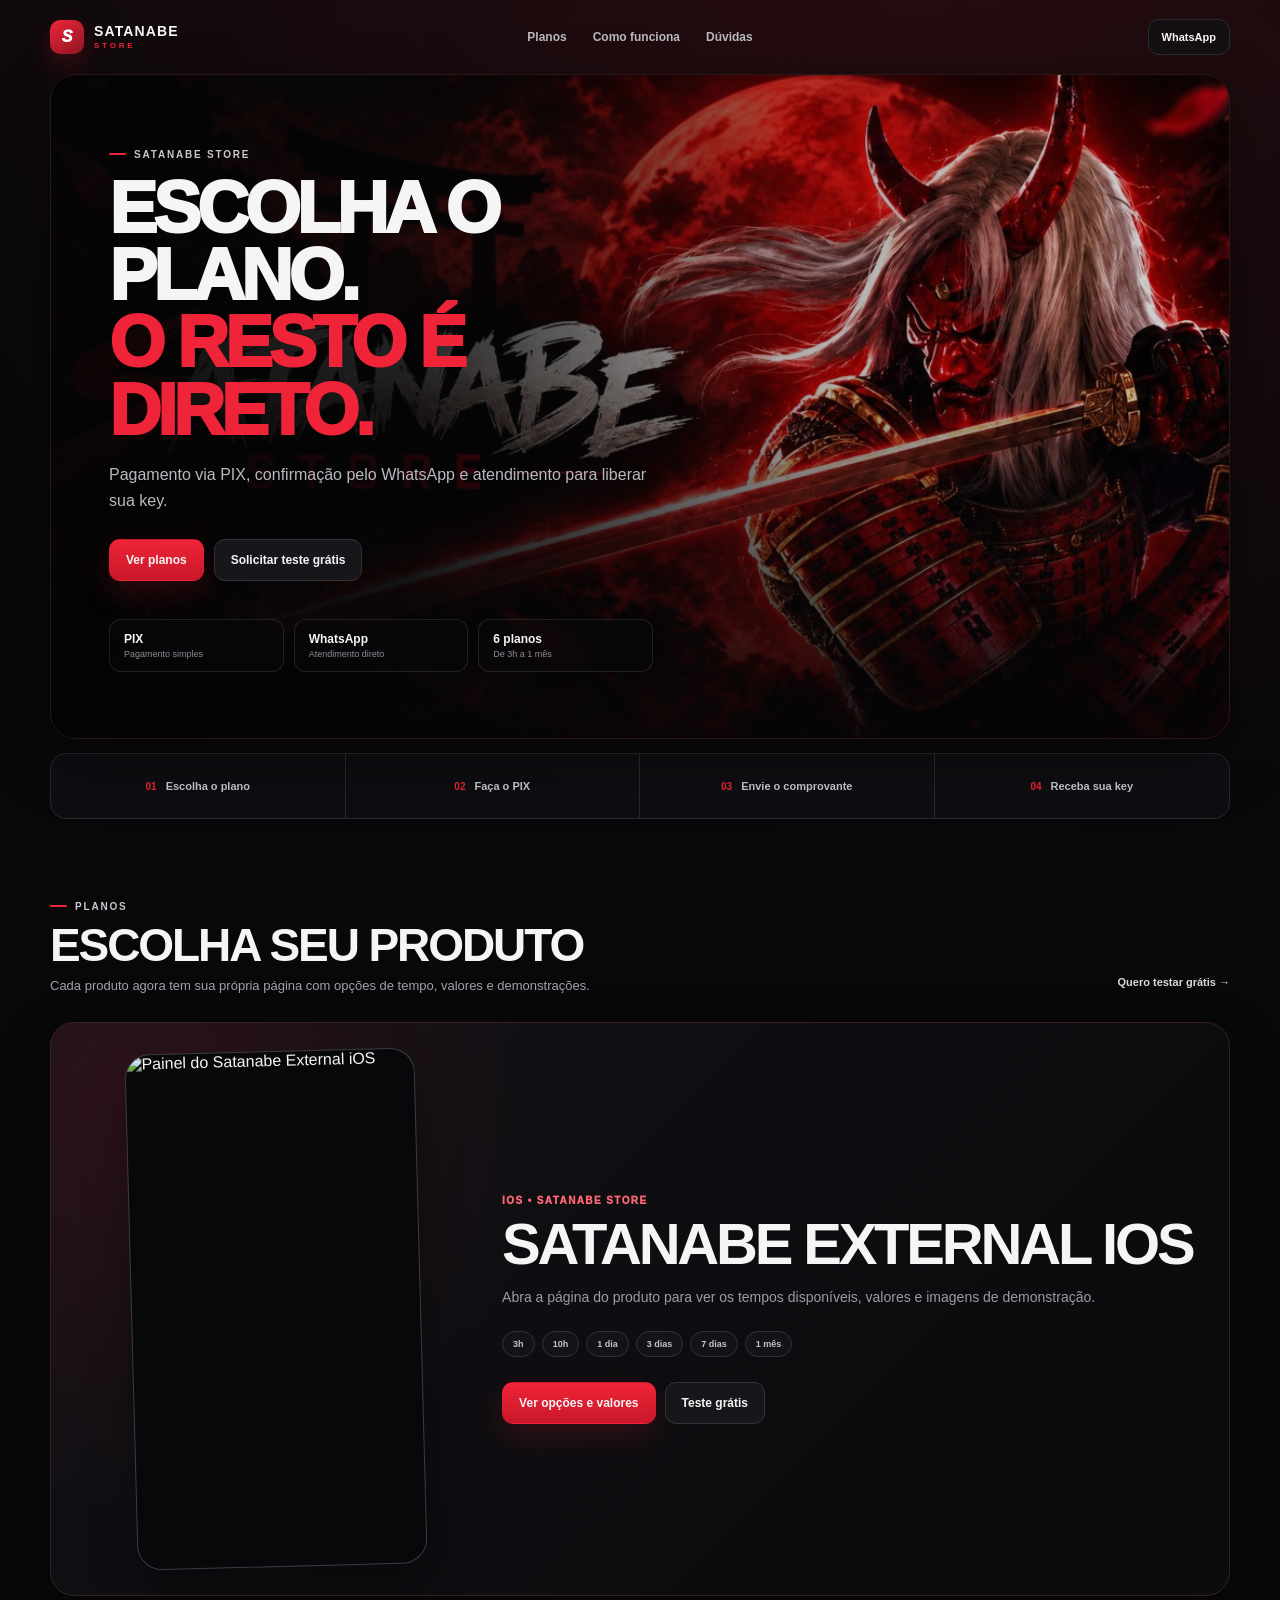
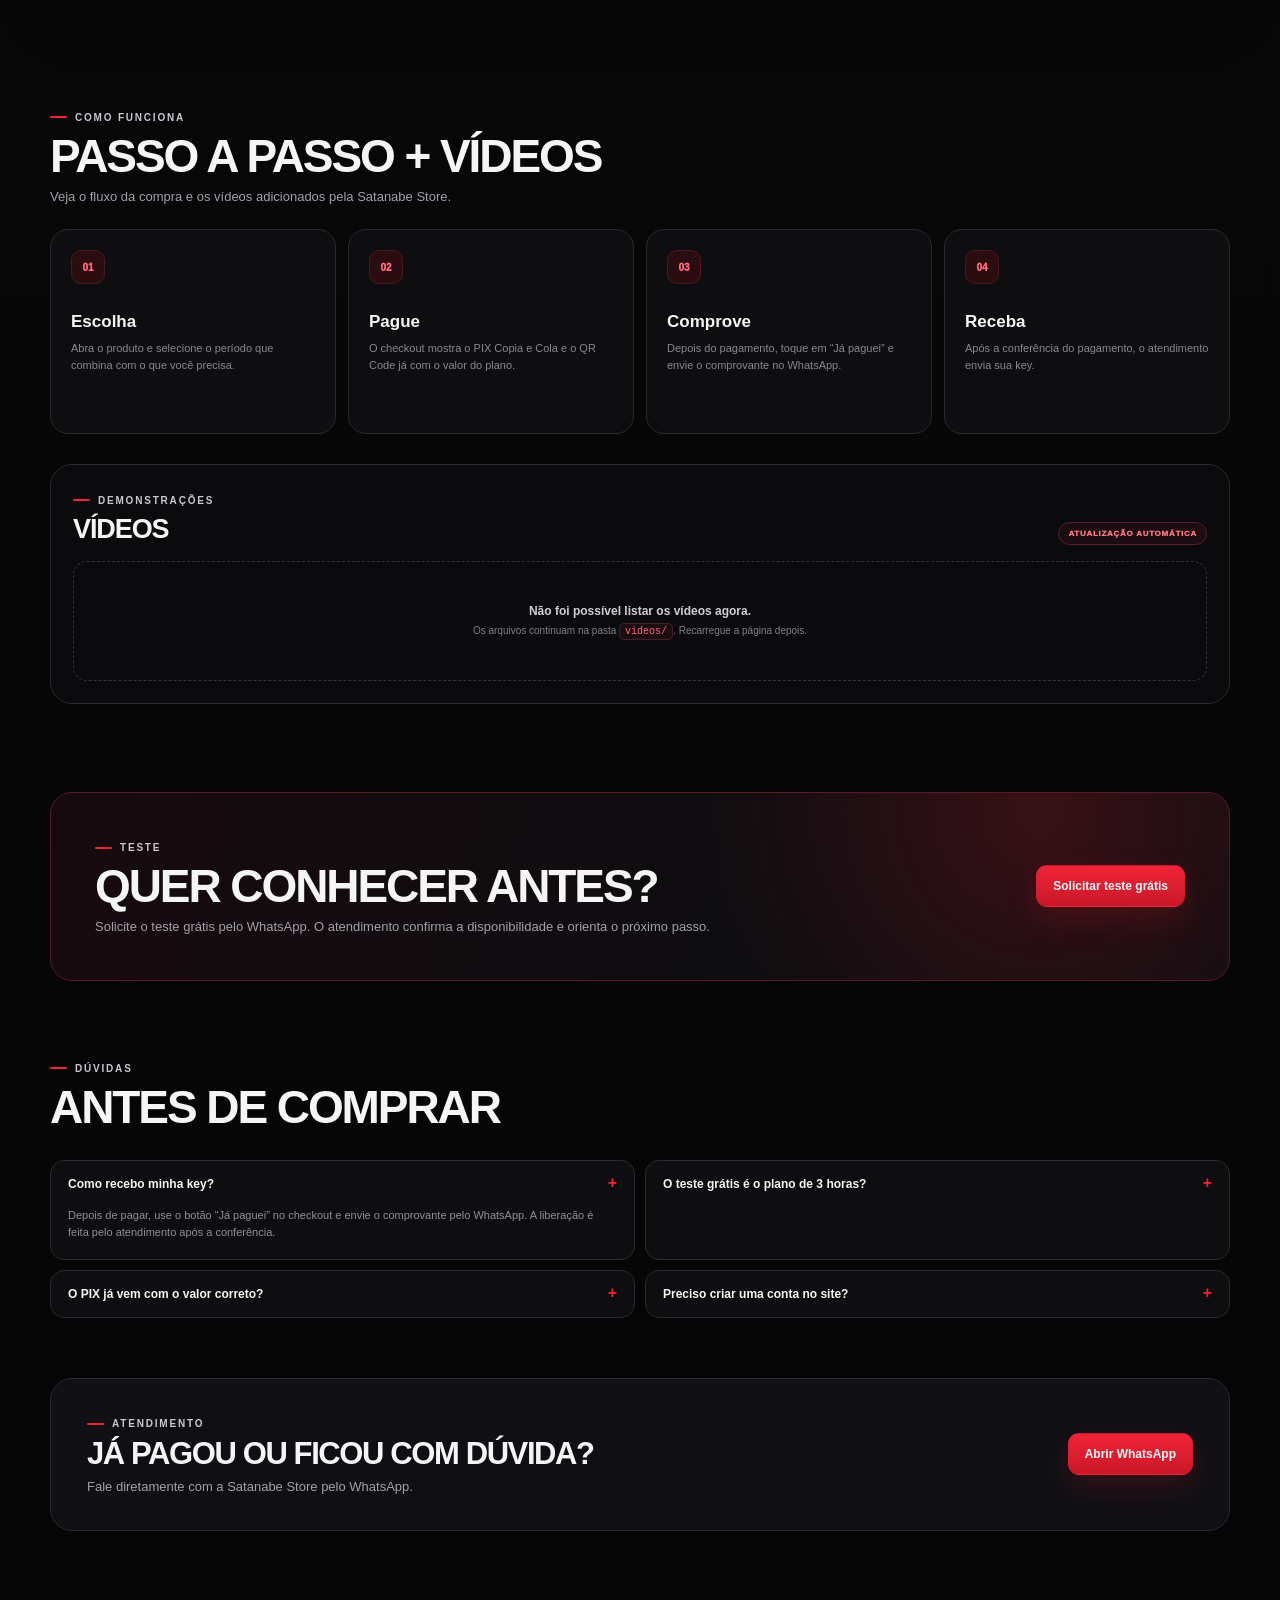
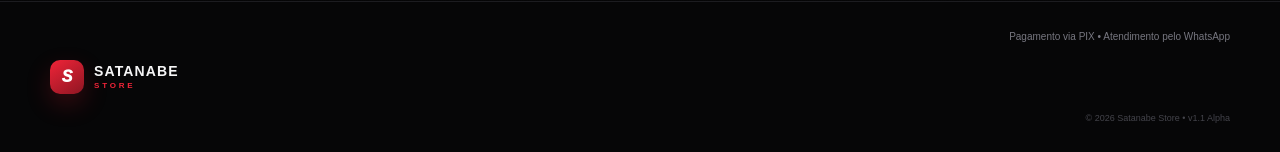
==== index.html @ 2d2bd542 "Add files via upload" ====
<!doctype html>
<html lang="pt-BR">
<head>
  <meta charset="utf-8">
  <meta name="viewport" content="width=device-width,initial-scale=1,viewport-fit=cover">
  <meta name="theme-color" content="#09090b">
  <meta name="color-scheme" content="dark">
  <title>Satanabe Store — Planos e Keys</title>
  <meta name="description" content="Satanabe Store — escolha seu plano, pague via PIX e envie o comprovante pelo WhatsApp para receber sua key.">
  <link rel="canonical" href="https://espancashots.github.io/satanabe-store/">
  <meta property="og:type" content="website">
  <meta property="og:locale" content="pt_BR">
  <meta property="og:site_name" content="Satanabe Store">
  <meta property="og:title" content="Satanabe Store">
  <meta property="og:description" content="Escolha seu plano, pague via PIX e envie o comprovante pelo WhatsApp.">
  <meta property="og:url" content="https://espancashots.github.io/satanabe-store/">
  <meta property="og:image" content="https://espancashots.github.io/satanabe-store/assets/satanabe-preview.jpg">
  <meta property="og:image:width" content="1200">
  <meta property="og:image:height" content="628">
  <meta property="og:image:alt" content="Satanabe Store">
  <meta name="twitter:card" content="summary_large_image">
  <meta name="twitter:title" content="Satanabe Store">
  <meta name="twitter:description" content="Planos, pagamento via PIX e atendimento pelo WhatsApp.">
  <meta name="twitter:image" content="https://espancashots.github.io/satanabe-store/assets/satanabe-preview.jpg">
  <link rel="stylesheet" href="styles.css?v=11">
</head>
<body>
  <header class="topbar">
    <a class="brand" href="#top" aria-label="Satanabe Store">
      <span class="brand-mark">S</span>
      <span class="brand-copy"><b>SATANABE</b><small>STORE</small></span>
    </a>
    <nav class="desktop-nav" aria-label="Navegação principal">
      <a href="#planos">Planos</a>
      <a href="#como-funciona">Como funciona</a>
      <a href="#duvidas">Dúvidas</a>
    </nav>
    <a class="btn btn-ghost btn-small" href="https://wa.me/5521987269193" target="_blank" rel="noopener">WhatsApp</a>
  </header>

  <main id="top">
    <section class="hero-shell">
      <div class="hero-media" role="img" aria-label="Satanabe Store"></div>
      <div class="hero-overlay"></div>
      <div class="hero-content">
        <span class="eyebrow"><i></i> SATANABE STORE</span>
        <h1>ESCOLHA O PLANO.<br><span>O RESTO É DIRETO.</span></h1>
        <p>Pagamento via PIX, confirmação pelo WhatsApp e atendimento para liberar sua key.</p>
        <div class="hero-actions">
          <a class="btn btn-primary" href="#planos">Ver planos</a>
          <button class="btn btn-soft" type="button" data-trial>Solicitar teste grátis</button>
        </div>
        <div class="hero-points" aria-label="Vantagens">
          <span><b>PIX</b><small>Pagamento simples</small></span>
          <span><b>WhatsApp</b><small>Atendimento direto</small></span>
          <span><b>6 planos</b><small>De 3h a 1 mês</small></span>
        </div>
      </div>
    </section>

    <section class="trust-strip" aria-label="Fluxo da compra">
      <span><b>01</b> Escolha o plano</span>
      <span><b>02</b> Faça o PIX</span>
      <span><b>03</b> Envie o comprovante</span>
      <span><b>04</b> Receba sua key</span>
    </section>

    <section id="planos" class="section plans-section">
      <div class="section-heading">
        <div>
          <span class="eyebrow"><i></i> PLANOS</span>
          <h2>ESCOLHA SEU PRODUTO</h2>
          <p>Cada produto agora tem sua própria página com opções de tempo, valores e demonstrações.</p>
        </div>
        <button class="text-action" type="button" data-trial>Quero testar grátis →</button>
      </div>

      <article class="product-card product-card-external">
        <div class="product-shot">
          <img src="assets/satanabe-external-ios-panel.jpeg" alt="Painel do Satanabe External iOS" loading="lazy">
        </div>
        <div class="product-copy">
          <span class="product-kicker">iOS • Satanabe Store</span>
          <h3>SATANABE EXTERNAL IOS</h3>
          <p>Abra a página do produto para ver os tempos disponíveis, valores e imagens de demonstração.</p>
          <div class="product-chips" aria-label="Tempos disponíveis">
            <span>3h</span><span>10h</span><span>1 dia</span><span>3 dias</span><span>7 dias</span><span>1 mês</span>
          </div>
          <div class="product-actions">
            <a class="btn btn-primary" href="planos/satanabe-external-ios/">Ver opções e valores</a>
            <button class="btn btn-soft" type="button" data-trial>Teste grátis</button>
          </div>
        </div>
      </article>
    </section>

    <section id="como-funciona" class="section how-section">
      <div class="section-heading compact-heading">
        <div>
          <span class="eyebrow"><i></i> COMO FUNCIONA</span>
          <h2>PASSO A PASSO + VÍDEOS</h2>
          <p>Veja o fluxo da compra e os vídeos adicionados pela Satanabe Store.</p>
        </div>
      </div>
      <div class="steps-grid">
        <article class="step-card"><span>01</span><h3>Escolha</h3><p>Abra o produto e selecione o período que combina com o que você precisa.</p></article>
        <article class="step-card"><span>02</span><h3>Pague</h3><p>O checkout mostra o PIX Copia e Cola e o QR Code já com o valor do plano.</p></article>
        <article class="step-card"><span>03</span><h3>Comprove</h3><p>Depois do pagamento, toque em “Já paguei” e envie o comprovante no WhatsApp.</p></article>
        <article class="step-card"><span>04</span><h3>Receba</h3><p>Após a conferência do pagamento, o atendimento envia sua key.</p></article>
      </div>

      <div class="videos-block">
        <div class="videos-heading">
          <div>
            <span class="eyebrow"><i></i> DEMONSTRAÇÕES</span>
            <h3>VÍDEOS</h3>
          </div>
          <span class="videos-auto-badge">Atualização automática</span>
        </div>
        <div id="videosGrid" class="videos-grid" aria-live="polite">
          <div class="videos-empty">Carregando vídeos…</div>
        </div>
      </div>
    </section>

    <section class="section spotlight">
      <div>
        <span class="eyebrow"><i></i> TESTE</span>
        <h2>QUER CONHECER ANTES?</h2>
        <p>Solicite o teste grátis pelo WhatsApp. O atendimento confirma a disponibilidade e orienta o próximo passo.</p>
      </div>
      <button class="btn btn-primary" type="button" data-trial>Solicitar teste grátis</button>
    </section>

    <section id="duvidas" class="section faq-section">
      <div class="section-heading compact-heading">
        <div>
          <span class="eyebrow"><i></i> DÚVIDAS</span>
          <h2>ANTES DE COMPRAR</h2>
        </div>
      </div>
      <div class="faq-grid">
        <details open>
          <summary>Como recebo minha key?<span>+</span></summary>
          <p>Depois de pagar, use o botão “Já paguei” no checkout e envie o comprovante pelo WhatsApp. A liberação é feita pelo atendimento após a conferência.</p>
        </details>
        <details>
          <summary>O teste grátis é o plano de 3 horas?<span>+</span></summary>
          <p>Não. O plano de 3 horas custa R$ 4. O teste grátis é solicitado separadamente pelo WhatsApp e depende da disponibilidade do atendimento.</p>
        </details>
        <details>
          <summary>O PIX já vem com o valor correto?<span>+</span></summary>
          <p>Sim. Ao escolher um plano pago, o checkout abre o QR Code e o PIX Copia e Cola correspondentes ao valor daquele plano.</p>
        </details>
        <details>
          <summary>Preciso criar uma conta no site?<span>+</span></summary>
          <p>Não. O fluxo da Store é direto: plano, PIX e WhatsApp.</p>
        </details>
      </div>
    </section>

    <section class="section final-cta">
      <div>
        <span class="eyebrow"><i></i> ATENDIMENTO</span>
        <h2>JÁ PAGOU OU FICOU COM DÚVIDA?</h2>
        <p>Fale diretamente com a Satanabe Store pelo WhatsApp.</p>
      </div>
      <a class="btn btn-primary" href="https://wa.me/5521987269193" target="_blank" rel="noopener">Abrir WhatsApp</a>
    </section>
  </main>

  <div class="mobile-buybar" aria-label="Atalho de compra">
    <div><small>A partir de</small><strong>R$ 4</strong></div>
    <a class="btn btn-primary" href="#planos">Ver planos</a>
  </div>

  <footer>
    <div class="footer-inner">
      <a class="brand footer-brand" href="#top"><span class="brand-mark">S</span><span class="brand-copy"><b>SATANABE</b><small>STORE</small></span></a>
      <p>Pagamento via PIX • Atendimento pelo WhatsApp</p>
      <small>© 2026 Satanabe Store • v1.1 Alpha</small>
    </div>
  </footer>

  <div id="toast" class="toast" role="status" aria-live="polite"></div>
  <script src="app.js?v=11"></script>
</body>
</html>
---- styles.css ----
:root{
  --bg:#08080a;
  --bg-deep:#050506;
  --surface:#101014;
  --surface-2:#151519;
  --surface-3:#1b1b20;
  --line:#29292f;
  --line-red:#4a171d;
  --text:#f5f5f6;
  --muted:#a1a1aa;
  --muted-2:#6f6f78;
  --red:#e11d2e;
  --red-strong:#f02438;
  --red-dark:#8f1623;
  --red-soft:#2a0c11;
  --green:#31c46c;
  --shadow:0 22px 60px rgba(0,0,0,.36);
  --radius:18px;
  --content:1180px;
}
*{box-sizing:border-box}
html{scroll-behavior:smooth;background:var(--bg)}
body{
  margin:0;
  color:var(--text);
  background:
    radial-gradient(circle at 72% -8%,rgba(225,29,46,.16),transparent 30%),
    linear-gradient(180deg,#09090b 0%,#070708 58%,#050506 100%);
  font-family:Inter,-apple-system,BlinkMacSystemFont,"Segoe UI",Roboto,Helvetica,Arial,sans-serif;
  -webkit-font-smoothing:antialiased;
}
a{color:inherit;text-decoration:none}
button,input,textarea{font:inherit}
button{color:inherit}
button,a{-webkit-tap-highlight-color:transparent}
img{max-width:100%}

.topbar{
  width:min(calc(100% - 34px),var(--content));
  min-height:74px;
  margin:auto;
  display:grid;
  grid-template-columns:1fr auto 1fr;
  align-items:center;
  gap:24px;
  position:relative;
  z-index:20;
}
.brand{display:inline-flex;align-items:center;gap:10px;width:max-content}
.brand-mark{
  width:34px;height:34px;border-radius:10px;
  display:grid;place-items:center;
  color:white;font-weight:1000;font-style:italic;
  background:linear-gradient(145deg,var(--red-strong),var(--red-dark));
  box-shadow:0 10px 24px rgba(225,29,46,.22);
}
.brand-copy{display:flex;flex-direction:column;line-height:.9}
.brand-copy b{font-size:14px;letter-spacing:.08em}
.brand-copy small{margin-top:5px;color:var(--red-strong);font-size:8px;letter-spacing:.35em;font-weight:900}
.desktop-nav{display:flex;align-items:center;gap:26px}
.desktop-nav a{font-size:12px;color:#b8b8c0;font-weight:750;transition:.18s}
.desktop-nav a:hover{color:white}
.topbar>.btn{justify-self:end}

main{width:min(calc(100% - 34px),var(--content));margin:auto}
.section{padding:74px 0}
.eyebrow{display:inline-flex;align-items:center;gap:8px;color:#c8c8cf;font-size:10px;font-weight:900;letter-spacing:.18em;text-transform:uppercase}
.eyebrow i{display:block;width:17px;height:2px;background:var(--red-strong);border-radius:999px}

.btn{
  min-height:42px;
  border:1px solid transparent;
  border-radius:11px;
  padding:10px 16px;
  display:inline-flex;align-items:center;justify-content:center;gap:8px;
  cursor:pointer;
  font-size:12px;font-weight:900;
  transition:transform .18s ease,border-color .18s ease,background .18s ease,box-shadow .18s ease;
}
.btn:hover{transform:translateY(-1px)}
.btn:active{transform:translateY(0)}
.btn-primary{background:linear-gradient(180deg,var(--red-strong),#c91829);box-shadow:0 12px 30px rgba(225,29,46,.17)}
.btn-primary:hover{box-shadow:0 15px 36px rgba(225,29,46,.25)}
.btn-soft{background:#17171b;border-color:#33333a}
.btn-soft:hover{border-color:#55555f;background:#1d1d22}
.btn-ghost{background:rgba(16,16,20,.78);border-color:#2c2c32}
.btn-small{min-height:36px;padding:8px 13px;font-size:11px}
.btn-full{width:100%}
.btn-large{min-height:50px}

.hero-shell{
  min-height:620px;
  border:1px solid #2b171a;
  border-radius:26px;
  overflow:hidden;
  position:relative;
  display:flex;align-items:flex-end;
  box-shadow:var(--shadow);
  isolation:isolate;
}
.hero-media{
  position:absolute;inset:0;
  background-image:url("assets/satanabe-preview.jpg");
  background-size:cover;background-position:center;
  transform:scale(1.025);
  z-index:-3;
}
.hero-overlay{
  position:absolute;inset:0;z-index:-2;
  background:
    linear-gradient(90deg,rgba(4,4,5,.96) 0%,rgba(5,5,6,.88) 30%,rgba(6,6,8,.32) 62%,rgba(7,7,8,.16) 100%),
    linear-gradient(0deg,rgba(4,4,5,.92),transparent 55%);
}
.hero-content{width:min(660px,62%);padding:66px 58px}
.hero-content h1{font-size:clamp(44px,5.6vw,74px);line-height:.94;letter-spacing:-.055em;margin:15px 0 18px;font-weight:950}
.hero-content h1 span{color:var(--red-strong)}
.hero-content>p{max-width:540px;color:#b9b9c0;font-size:16px;line-height:1.6;margin:0 0 26px}
.hero-actions{display:flex;gap:10px;flex-wrap:wrap}
.hero-points{margin-top:38px;display:grid;grid-template-columns:repeat(3,1fr);gap:10px}
.hero-points span{display:flex;flex-direction:column;gap:3px;padding:12px 14px;border:1px solid rgba(255,255,255,.11);border-radius:12px;background:rgba(8,8,10,.5);backdrop-filter:blur(10px)}
.hero-points b{font-size:12px}
.hero-points small{color:#8e8e97;font-size:9px}

.trust-strip{
  margin-top:14px;
  min-height:66px;
  border:1px solid var(--line);
  border-radius:16px;
  background:rgba(16,16,20,.82);
  display:grid;grid-template-columns:repeat(4,1fr);
  overflow:hidden;
}
.trust-strip span{display:flex;align-items:center;justify-content:center;gap:9px;border-right:1px solid var(--line);font-size:11px;font-weight:800;color:#c9c9cf}
.trust-strip span:last-child{border-right:0}
.trust-strip b{color:var(--red-strong);font-size:10px}

.section-heading{display:flex;align-items:flex-end;justify-content:space-between;gap:28px;margin-bottom:26px}
.section-heading h2,.spotlight h2,.final-cta h2{font-size:clamp(30px,4vw,46px);line-height:1;letter-spacing:-.045em;margin:10px 0 8px}
.section-heading p,.spotlight p,.final-cta p{color:var(--muted);font-size:13px;line-height:1.6;margin:0}
.text-action{border:0;background:none;color:#d8d8dd;font-size:11px;font-weight:850;cursor:pointer;padding:8px 0}
.text-action:hover{color:var(--red-strong)}
.plans-section{padding-bottom:54px}
.plans-grid{display:grid;grid-template-columns:repeat(3,1fr);gap:12px}
.plan-card{
  min-height:300px;
  padding:20px;
  border:1px solid var(--line);
  border-radius:var(--radius);
  background:linear-gradient(180deg,#121216 0%,#0d0d10 100%);
  display:flex;flex-direction:column;
  position:relative;
  transition:transform .2s ease,border-color .2s ease,box-shadow .2s ease;
}
.plan-card:hover{transform:translateY(-3px);border-color:#3a3a42;box-shadow:0 18px 42px rgba(0,0,0,.22)}
.plan-card.featured{border-color:#5a1d25;background:linear-gradient(180deg,#190e11,#0e0d10)}
.plan-card-top{display:flex;justify-content:space-between;align-items:center}
.plan-number{color:#61616a;font-size:10px;font-weight:900;letter-spacing:.1em}
.plan-tag{padding:5px 8px;border-radius:999px;background:#281015;border:1px solid #591b24;color:#ff7180;font-size:8px;font-weight:950;letter-spacing:.08em}
.plan-card h3{font-size:26px;letter-spacing:-.04em;margin:30px 0 4px}
.plan-card>p{margin:0;color:#75757e;font-size:11px}
.plan-price{margin:28px 0 14px;display:flex;align-items:flex-end;gap:8px}
.plan-price strong{font-size:34px;line-height:1;letter-spacing:-.04em}
.plan-price small{color:#6d6d76;font-size:8px;margin-bottom:4px;text-transform:uppercase;letter-spacing:.06em}
.plan-card .btn{margin-top:auto}
.plan-trial{border:0;background:transparent;color:#aaaab3;font-size:9px;font-weight:800;margin:9px 0 -4px;cursor:pointer;padding:4px}
.plan-trial:hover{color:white}

.how-section{padding-top:54px}
.compact-heading{margin-bottom:22px}
.steps-grid{display:grid;grid-template-columns:repeat(4,1fr);gap:12px}
.step-card{min-height:205px;padding:20px;border:1px solid var(--line);border-radius:var(--radius);background:#0e0e11}
.step-card>span{display:inline-grid;place-items:center;width:34px;height:34px;border-radius:10px;background:var(--red-soft);border:1px solid var(--line-red);color:#ff6979;font-size:10px;font-weight:950}
.step-card h3{font-size:17px;margin:28px 0 8px}
.step-card p{color:#878790;font-size:11px;line-height:1.55;margin:0}

.spotlight{
  margin:14px 0 0;
  padding:42px 44px;
  border:1px solid #571b24;
  border-radius:22px;
  background:
    radial-gradient(circle at 84% 10%,rgba(225,29,46,.2),transparent 34%),
    linear-gradient(110deg,#170a0e,#0d0d10 66%);
  display:flex;justify-content:space-between;align-items:center;gap:28px;
}
.spotlight>div{max-width:690px}

.faq-section{padding-bottom:60px}
.faq-grid{display:grid;grid-template-columns:1fr 1fr;gap:10px}
.faq-grid details{border:1px solid var(--line);border-radius:14px;background:#0e0e11;overflow:hidden}
.faq-grid summary{list-style:none;cursor:pointer;padding:16px 17px;font-size:12px;font-weight:850;display:flex;justify-content:space-between;gap:14px}
.faq-grid summary::-webkit-details-marker{display:none}
.faq-grid summary span{color:var(--red-strong);font-size:16px;line-height:.8}
.faq-grid p{margin:0;padding:0 17px 17px;color:#8f8f98;font-size:11px;line-height:1.6}

.final-cta{
  margin-bottom:70px;
  padding:32px 36px;
  border:1px solid var(--line);
  border-radius:22px;
  background:#101014;
  display:flex;align-items:center;justify-content:space-between;gap:28px;
}
.final-cta h2{font-size:31px;margin-top:9px}

footer{border-top:1px solid #1c1c20;background:#060607}
.footer-inner{width:min(calc(100% - 34px),var(--content));margin:auto;min-height:150px;display:grid;grid-template-columns:1fr auto;align-items:center;gap:14px}
.footer-brand{grid-row:1/3}
.footer-inner p{color:#777780;font-size:10px;margin:0;text-align:right}
.footer-inner>small{color:#44444b;font-size:9px;text-align:right}
.mobile-buybar{display:none}

/* Checkout */
.checkout-page main{width:min(calc(100% - 34px),1020px)}
.checkout-main{padding:54px 0 80px}
.checkout-title{max-width:660px;margin-bottom:26px}
.checkout-title h1{font-size:clamp(34px,5vw,54px);letter-spacing:-.05em;line-height:1;margin:10px 0}
.checkout-title>p{color:var(--muted);font-size:13px;line-height:1.55;margin:0}
.checkout-grid{display:grid;grid-template-columns:.9fr 1.1fr;gap:14px;align-items:start}
.order-card,.payment-card{border:1px solid var(--line);border-radius:20px;background:linear-gradient(180deg,#121216,#0c0c0f);padding:22px;box-shadow:0 18px 45px rgba(0,0,0,.15)}
.order-head{display:flex;align-items:center;gap:13px}
.plan-icon{width:42px;height:42px;border-radius:12px;display:grid;place-items:center;background:var(--red-soft);border:1px solid var(--line-red);color:#ff6373;font-size:16px;font-weight:1000;font-style:italic}
.order-head small{display:block;color:#777780;font-size:9px;margin-bottom:3px;text-transform:uppercase;letter-spacing:.08em}
.order-head h2{font-size:22px;margin:0}
.checkout-price{font-size:48px;letter-spacing:-.05em;font-weight:950;color:#ff4051;margin:28px 0 18px}
.order-meta{margin:0;display:grid;border:1px solid var(--line);border-radius:12px;overflow:hidden}
.order-meta>div{display:flex;justify-content:space-between;gap:14px;padding:10px 12px;border-bottom:1px solid var(--line)}
.order-meta>div:last-child{border-bottom:0}
.order-meta dt{color:#777780;font-size:9px}
.order-meta dd{margin:0;color:#d7d7dc;font-size:9px;font-weight:850;text-align:right}
.checkout-fields{display:grid;gap:10px;margin-top:14px}
.checkout-fields label,.pix-code-label{display:grid;gap:6px;color:#a5a5ad;font-size:10px;font-weight:750}
.checkout-fields label small{color:#57575f;font-size:8px;margin-left:4px}
input,textarea{width:100%;border:1px solid #2d2d34;border-radius:11px;background:#08080a;color:white;outline:none;padding:11px 12px;font-size:14px}
input:focus,textarea:focus{border-color:#71303a;box-shadow:0 0 0 3px rgba(225,29,46,.08)}
textarea{resize:none;line-height:1.35}
.order-note{margin-top:12px;color:#676770;font-size:9px;line-height:1.5}
.payment-head{display:flex;justify-content:space-between;gap:14px;align-items:flex-start}
.payment-head h2{font-size:25px;margin:6px 0 0}
.status-pill{padding:6px 9px;border-radius:999px;border:1px solid #55400e;background:#1b1608;color:#d8b349;font-size:8px;font-weight:950;text-transform:uppercase;letter-spacing:.08em}
.qr-wrap{width:min(270px,76%);aspect-ratio:1;margin:20px auto;padding:12px;border-radius:18px;background:white;box-shadow:0 18px 45px rgba(0,0,0,.2)}
.qr-wrap img{display:block;width:100%;height:100%;object-fit:contain}
.receiver{display:flex;justify-content:space-between;gap:14px;border:1px solid var(--line);border-radius:11px;padding:10px 12px;margin-bottom:11px;color:#777780;font-size:9px}
.receiver strong{color:#d7d7dc;text-align:right}
.payment-card .btn{margin-top:9px}
.checkout-warning{margin:12px 0 2px;padding:11px 12px;border-radius:11px;border:1px solid #4d1a21;background:#180b0e;color:#bba1a5;font-size:10px;line-height:1.5}
.checkout-warning b{color:#f0d9dc}
.help-link{display:block;text-align:center;color:#7d7d86;font-size:9px;font-weight:800;margin:12px 0 0}
.help-link:hover{color:white}

.toast{position:fixed;left:50%;bottom:24px;transform:translate(-50%,15px);opacity:0;z-index:100;padding:10px 14px;border-radius:10px;border:1px solid #35353c;background:#151519;box-shadow:0 15px 35px rgba(0,0,0,.28);font-size:11px;font-weight:800;pointer-events:none;transition:.18s}
.toast.show{opacity:1;transform:translate(-50%,0)}

@media(max-width:900px){
  .hero-shell{min-height:560px}
  .hero-content{width:72%;padding:46px 40px}
  .plans-grid{grid-template-columns:repeat(2,1fr)}
  .steps-grid{grid-template-columns:repeat(2,1fr)}
}

@media(max-width:700px){
  body{padding-bottom:74px}
  .topbar{width:min(calc(100% - 22px),var(--content));min-height:64px;grid-template-columns:1fr auto}
  .desktop-nav{display:none}
  .topbar>.btn{font-size:9px;min-height:34px;padding:7px 10px}
  main,.checkout-page main{width:min(calc(100% - 22px),var(--content))}
  .section{padding:52px 0}
  .hero-shell{min-height:570px;border-radius:20px;align-items:flex-end}
  .hero-media{background-position:66% center}
  .hero-overlay{background:linear-gradient(0deg,rgba(5,5,6,.98) 0%,rgba(5,5,6,.89) 48%,rgba(6,6,7,.24) 82%,rgba(6,6,7,.08) 100%)}
  .hero-content{width:100%;padding:32px 22px 24px}
  .hero-content h1{font-size:42px;margin-top:12px}
  .hero-content>p{font-size:13px;line-height:1.52}
  .hero-actions{display:grid;grid-template-columns:1fr 1fr}
  .hero-actions .btn{padding-left:8px;padding-right:8px;font-size:10px}
  .hero-points{margin-top:24px;gap:6px}
  .hero-points span{padding:9px 8px}
  .hero-points b{font-size:10px}
  .hero-points small{font-size:7px}
  .trust-strip{grid-template-columns:1fr 1fr;min-height:auto}
  .trust-strip span{min-height:48px;font-size:9px}
  .trust-strip span:nth-child(2){border-right:0}
  .trust-strip span:nth-child(-n+2){border-bottom:1px solid var(--line)}
  .section-heading{align-items:flex-start;flex-direction:column;margin-bottom:18px}
  .section-heading h2,.spotlight h2{font-size:31px}
  .text-action{margin-top:-14px}
  .plans-grid{grid-template-columns:1fr 1fr;gap:8px}
  .plan-card{min-height:250px;padding:14px;border-radius:15px}
  .plan-card h3{font-size:20px;margin-top:23px}
  .plan-card>p{font-size:9px}
  .plan-price{margin-top:22px;display:block}
  .plan-price strong{font-size:27px}
  .plan-price small{display:block;margin-top:4px}
  .plan-card .btn{min-height:38px;font-size:10px;padding:8px}
  .plan-tag{font-size:6px;padding:4px 5px}
  .steps-grid{grid-template-columns:1fr 1fr;gap:8px}
  .step-card{min-height:180px;padding:15px;border-radius:15px}
  .step-card h3{margin-top:22px}
  .spotlight{padding:26px 22px;flex-direction:column;align-items:stretch}
  .spotlight .btn{width:100%}
  .faq-grid{grid-template-columns:1fr}
  .final-cta{padding:25px 22px;flex-direction:column;align-items:stretch;margin-bottom:36px}
  .final-cta .btn{width:100%}
  .footer-inner{width:min(calc(100% - 22px),var(--content));grid-template-columns:1fr;min-height:170px;align-content:center}
  .footer-brand{grid-row:auto}
  .footer-inner p,.footer-inner>small{text-align:left}
  .mobile-buybar{display:flex;position:fixed;z-index:80;left:10px;right:10px;bottom:calc(10px + env(safe-area-inset-bottom));min-height:58px;border:1px solid #37373e;border-radius:16px;background:rgba(16,16,20,.94);backdrop-filter:blur(16px);box-shadow:0 18px 45px rgba(0,0,0,.45);padding:7px 8px 7px 13px;align-items:center;justify-content:space-between;gap:12px}
  .mobile-buybar div{display:flex;flex-direction:column}
  .mobile-buybar small{color:#777780;font-size:8px}
  .mobile-buybar strong{font-size:16px}
  .mobile-buybar .btn{min-height:42px;padding:9px 16px}

  .checkout-main{padding:34px 0 45px}
  .checkout-title{margin-bottom:18px}
  .checkout-title h1{font-size:36px}
  .checkout-grid{grid-template-columns:1fr}
  .order-card,.payment-card{padding:16px;border-radius:17px}
  .checkout-price{font-size:40px;margin:22px 0 14px}
  .qr-wrap{width:min(245px,82%)}
  .checkout-page{padding-bottom:0}
  .checkout-page .mobile-buybar{display:none}
}

@media(max-width:390px){
  .hero-content h1{font-size:37px}
  .plans-grid{grid-template-columns:1fr}
  .plan-card{min-height:240px}
  .steps-grid{grid-template-columns:1fr}
}

@media(prefers-reduced-motion:reduce){*{scroll-behavior:auto!important;transition:none!important}}

/* v1.1 — produtos, subpáginas e vídeos */
.product-card{
  display:grid;
  grid-template-columns:minmax(220px,.72fr) 1.28fr;
  gap:30px;
  align-items:center;
  padding:28px;
  border:1px solid #352126;
  border-radius:24px;
  background:
    radial-gradient(circle at 8% 14%,rgba(225,29,46,.13),transparent 34%),
    linear-gradient(135deg,#121216,#0c0c0f 72%);
  box-shadow:0 20px 55px rgba(0,0,0,.22);
  overflow:hidden;
}
.product-shot{
  width:min(100%,290px);
  justify-self:center;
  aspect-ratio:9/16;
  border-radius:25px;
  overflow:hidden;
  border:1px solid #3b3b43;
  background:#08080a;
  box-shadow:0 22px 45px rgba(0,0,0,.34);
  transform:rotate(-1.5deg);
}
.product-shot img{width:100%;height:100%;object-fit:cover;display:block}
.product-kicker{display:block;color:#ff6675;font-size:10px;font-weight:950;letter-spacing:.14em;text-transform:uppercase;margin-bottom:10px}
.product-copy h3{font-size:clamp(32px,5vw,58px);letter-spacing:-.055em;line-height:.95;margin:0 0 15px;max-width:700px}
.product-copy>p{color:#9b9ba4;font-size:14px;line-height:1.65;max-width:650px;margin:0}
.product-chips{display:flex;flex-wrap:wrap;gap:7px;margin:22px 0 25px}
.product-chips span{padding:7px 10px;border:1px solid #313139;border-radius:999px;background:#141418;color:#c2c2ca;font-size:9px;font-weight:850}
.product-actions{display:flex;flex-wrap:wrap;gap:9px}

.videos-block{margin-top:30px;padding:22px;border:1px solid var(--line);border-radius:22px;background:#0b0b0e}
.videos-heading{display:flex;align-items:flex-end;justify-content:space-between;gap:20px;margin-bottom:16px}
.videos-heading h3{font-size:27px;letter-spacing:-.04em;margin:8px 0 0}
.videos-auto-badge{font-size:8px;font-weight:950;letter-spacing:.09em;text-transform:uppercase;color:#ff7885;border:1px solid #55202a;background:#1b0d11;border-radius:999px;padding:6px 9px}
.videos-grid{display:grid;grid-template-columns:repeat(2,minmax(0,1fr));gap:12px}
.video-card{overflow:hidden;border:1px solid #2c2c33;border-radius:16px;background:#111115}
.video-card video{display:block;width:100%;aspect-ratio:16/9;background:#050506;object-fit:contain}
.video-info{display:flex;align-items:center;justify-content:space-between;gap:12px;padding:11px 13px}
.video-info strong{font-size:11px;line-height:1.25;overflow:hidden;text-overflow:ellipsis;white-space:nowrap}
.video-info span{color:#6f6f78;font-size:8px;flex:0 0 auto}
.videos-empty{grid-column:1/-1;min-height:120px;border:1px dashed #33333a;border-radius:14px;display:flex;flex-direction:column;align-items:center;justify-content:center;text-align:center;gap:7px;color:#7f7f88;padding:20px;font-size:10px}
.videos-empty b{color:#cfcfd5;font-size:12px}
.videos-empty code{color:#ff6979;background:#1b0d11;border:1px solid #442029;border-radius:5px;padding:2px 5px}

/* Product subpage */
.product-page main{width:min(calc(100% - 34px),var(--content));margin:auto}
.product-hero{
  min-height:650px;
  display:grid;
  grid-template-columns:1.15fr .85fr;
  align-items:center;
  gap:42px;
  padding:48px 54px;
  border:1px solid #392027;
  border-radius:28px;
  background:
    radial-gradient(circle at 78% 18%,rgba(225,29,46,.22),transparent 30%),
    radial-gradient(circle at 12% 84%,rgba(143,22,35,.13),transparent 32%),
    linear-gradient(135deg,#111115,#070709 72%);
  overflow:hidden;
  box-shadow:var(--shadow);
}
.back-link{display:inline-flex;color:#7f7f88;font-size:10px;font-weight:800;margin-bottom:28px;transition:.18s}
.back-link:hover{color:white}
.product-hero-copy h1{font-size:clamp(52px,7vw,86px);line-height:.86;letter-spacing:-.065em;margin:15px 0 22px;font-weight:1000}
.product-hero-copy h1 span{color:var(--red-strong)}
.product-hero-copy>p{max-width:660px;color:#ababB3;font-size:15px;line-height:1.65;margin:0 0 26px}
.product-hero-actions{display:flex;flex-wrap:wrap;gap:9px}
.product-meta-row{display:grid;grid-template-columns:repeat(3,1fr);gap:8px;margin-top:34px;max-width:600px}
.product-meta-row span{padding:11px 12px;border:1px solid #29292f;border-radius:12px;background:rgba(18,18,22,.72)}
.product-meta-row b,.product-meta-row small{display:block}
.product-meta-row b{font-size:10px}
.product-meta-row small{color:#6f6f78;font-size:8px;margin-top:4px}
.product-hero-shot{display:flex;align-items:center;justify-content:center;min-width:0}
.phone-frame{width:min(100%,320px);aspect-ratio:9/18.6;border-radius:43px;padding:7px;background:linear-gradient(145deg,#37373f,#111116);border:1px solid #4b4b54;box-shadow:0 30px 70px rgba(0,0,0,.48);transform:rotate(2deg)}
.phone-frame img{display:block;width:100%;height:100%;object-fit:cover;border-radius:36px;background:#08080a}
.product-options-section{padding-bottom:36px}
.product-showcase-section{padding-top:36px}
.showcase-grid{display:grid;grid-template-columns:repeat(2,1fr);gap:12px}
.showcase-card{padding:0;border:1px solid #303038;border-radius:18px;background:#0d0d10;overflow:hidden;cursor:zoom-in;min-height:0;transition:.18s;box-shadow:0 12px 28px rgba(0,0,0,.14)}
.showcase-card:hover{transform:translateY(-2px);border-color:#5a2630}
.showcase-card img{display:block;width:100%;aspect-ratio:16/10;object-fit:cover}
.product-help{margin-bottom:70px}
.gallery-modal{position:fixed;inset:0;z-index:200;background:rgba(2,2,3,.92);backdrop-filter:blur(12px);display:none;align-items:center;justify-content:center;padding:30px}
.gallery-modal.open{display:flex}
.gallery-modal img{max-width:min(1100px,94vw);max-height:88vh;border-radius:18px;border:1px solid #3b3b43;box-shadow:0 30px 90px rgba(0,0,0,.65);object-fit:contain;background:#08080a}
.gallery-close{position:absolute;top:calc(18px + env(safe-area-inset-top));right:18px;width:44px;height:44px;border-radius:50%;border:1px solid #45454d;background:#17171b;color:white;font-size:28px;line-height:1;cursor:pointer}
.modal-open{overflow:hidden}

@media(max-width:900px){
  .product-card{grid-template-columns:minmax(180px,.6fr) 1.4fr;gap:22px}
  .product-hero{grid-template-columns:1fr .72fr;padding:40px 34px;gap:28px;min-height:600px}
  .phone-frame{width:min(100%,270px)}
}

@media(max-width:700px){
  .product-card{grid-template-columns:1fr;padding:16px;gap:18px;border-radius:19px}
  .product-shot{width:min(64vw,245px);transform:none}
  .product-copy{padding:2px 3px 4px}
  .product-copy h3{font-size:36px}
  .product-copy>p{font-size:12px}
  .product-actions{display:grid;grid-template-columns:1fr 1fr}
  .product-actions .btn{padding-left:8px;padding-right:8px;font-size:10px}
  .videos-block{padding:14px;border-radius:17px;margin-top:22px}
  .videos-heading{align-items:flex-start;flex-direction:column;gap:10px}
  .videos-grid{grid-template-columns:1fr}
  .video-info span{display:none}

  .product-page main{width:min(calc(100% - 22px),var(--content))}
  .product-hero{min-height:auto;grid-template-columns:1fr;padding:28px 20px 22px;gap:28px;border-radius:20px}
  .product-hero-copy{order:2}
  .product-hero-shot{order:1}
  .phone-frame{width:min(68vw,260px);transform:none;border-radius:36px}
  .phone-frame img{border-radius:30px}
  .back-link{margin-bottom:18px}
  .product-hero-copy h1{font-size:50px;margin:13px 0 18px}
  .product-hero-copy>p{font-size:13px}
  .product-hero-actions{display:grid;grid-template-columns:1fr 1fr}
  .product-hero-actions .btn{font-size:9px;padding:8px}
  .product-meta-row{margin-top:24px;gap:6px}
  .product-meta-row span{padding:9px 8px}
  .showcase-grid{grid-template-columns:1fr;gap:9px}
  .showcase-card{border-radius:14px}
  .gallery-modal{padding:14px}
  .product-help{margin-bottom:36px}
}

@media(max-width:390px){
  .product-actions,.product-hero-actions{grid-template-columns:1fr}
  .product-hero-copy h1{font-size:43px}
  .product-meta-row{grid-template-columns:1fr 1fr}
  .product-meta-row span:last-child{grid-column:1/-1}
}
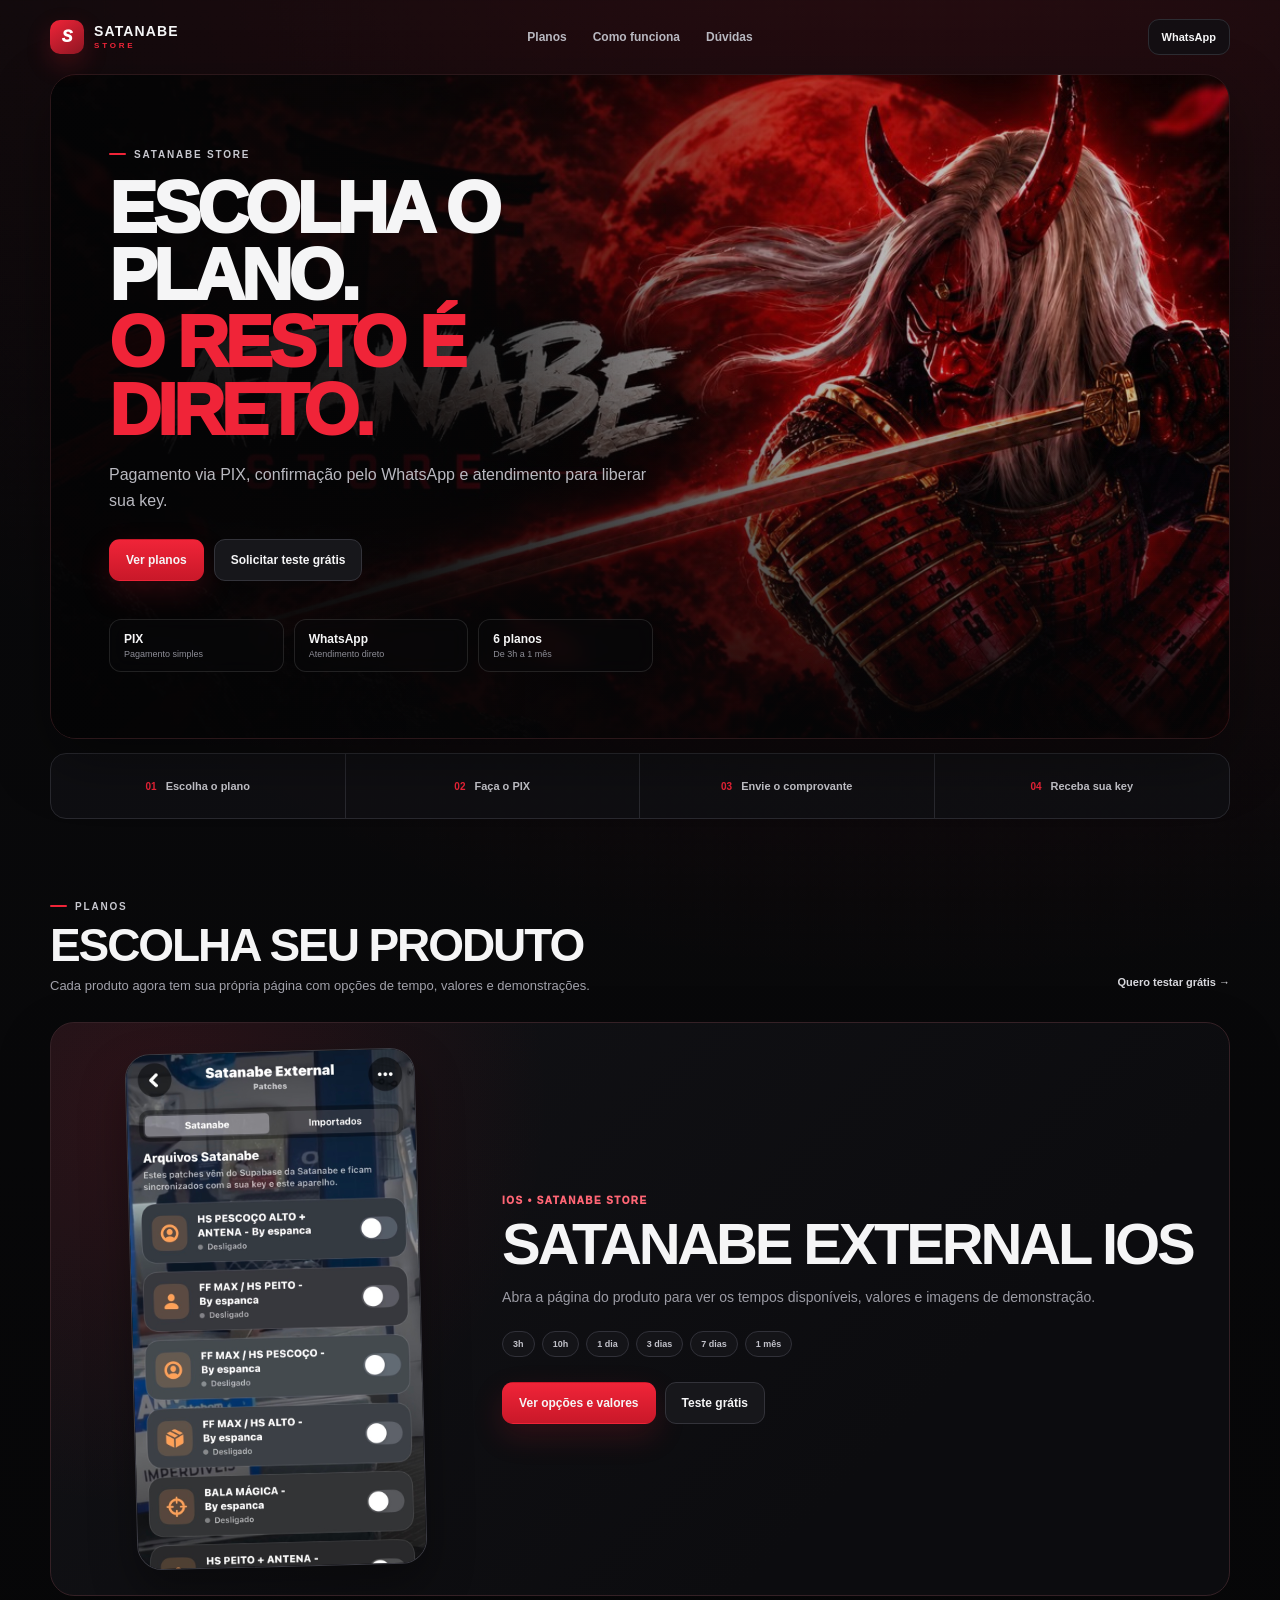
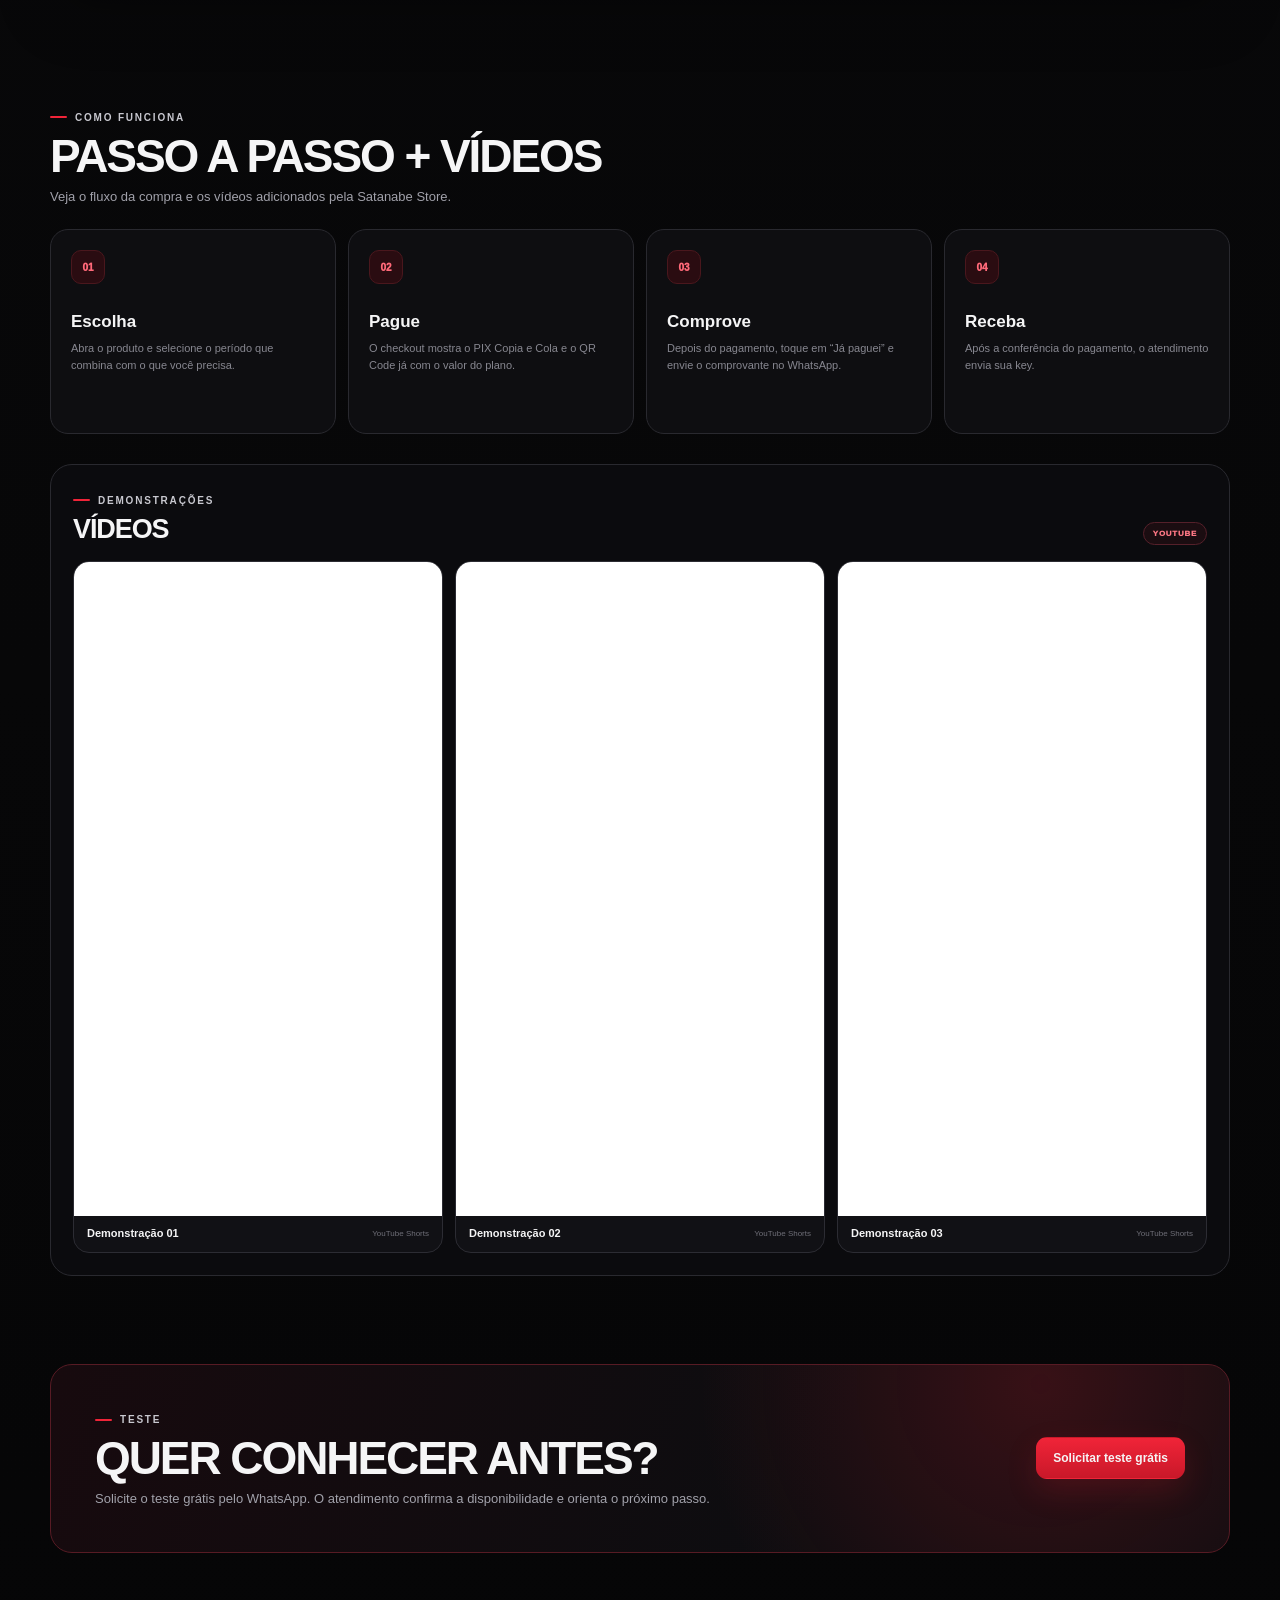
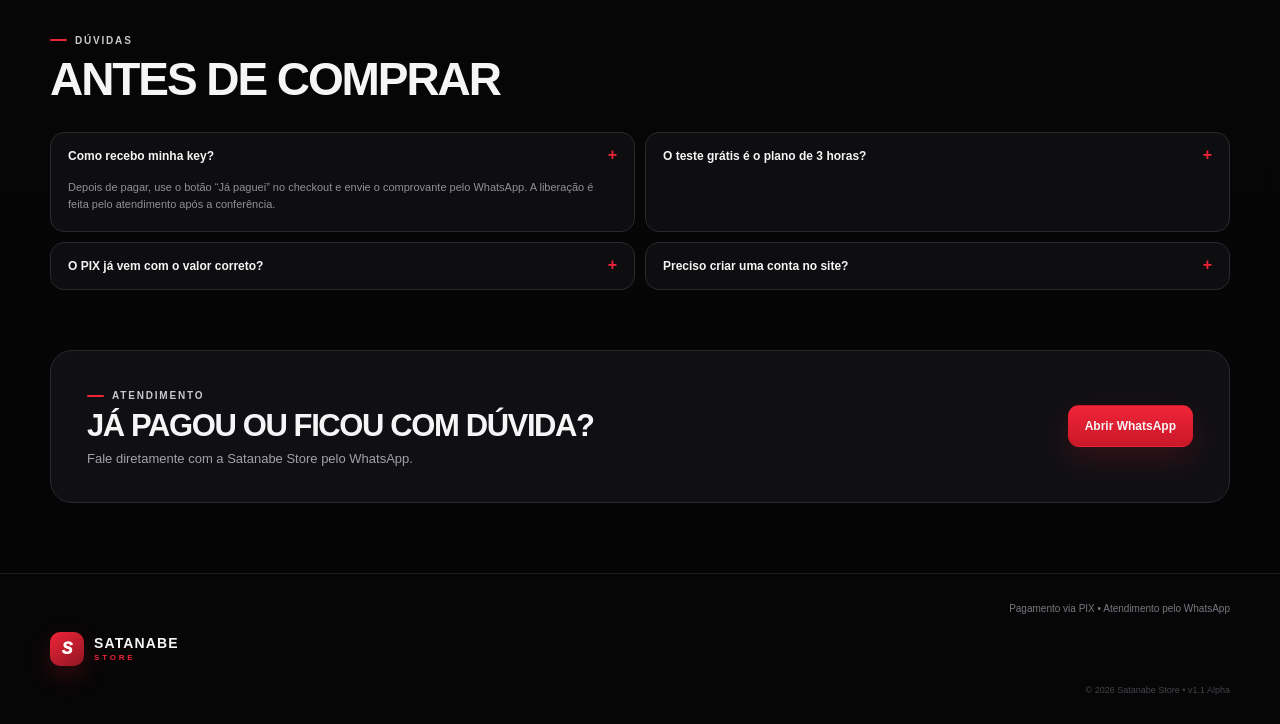
==== commit 290e3818: "Add files via upload" ====
--- a/index.html
+++ b/index.html
@@ -115,10 +115,10 @@
             <span class="eyebrow"><i></i> DEMONSTRAÇÕES</span>
             <h3>VÍDEOS</h3>
           </div>
-          <span class="videos-auto-badge">Atualização automática</span>
+          <span class="videos-auto-badge">YouTube</span>
         </div>
         <div id="videosGrid" class="videos-grid" aria-live="polite">
-          <div class="videos-empty">Carregando vídeos…</div>
+          <div class="videos-empty">Carregando vídeos do YouTube…</div>
         </div>
       </div>
     </section>
--- a/styles.css
+++ b/styles.css
@@ -368,9 +368,12 @@
 .videos-heading{display:flex;align-items:flex-end;justify-content:space-between;gap:20px;margin-bottom:16px}
 .videos-heading h3{font-size:27px;letter-spacing:-.04em;margin:8px 0 0}
 .videos-auto-badge{font-size:8px;font-weight:950;letter-spacing:.09em;text-transform:uppercase;color:#ff7885;border:1px solid #55202a;background:#1b0d11;border-radius:999px;padding:6px 9px}
-.videos-grid{display:grid;grid-template-columns:repeat(2,minmax(0,1fr));gap:12px}
+.videos-grid{display:grid;grid-template-columns:repeat(3,minmax(0,1fr));gap:12px;align-items:start}
 .video-card{overflow:hidden;border:1px solid #2c2c33;border-radius:16px;background:#111115}
 .video-card video{display:block;width:100%;aspect-ratio:16/9;background:#050506;object-fit:contain}
+.youtube-card{max-width:430px;justify-self:center;width:100%}
+.youtube-frame{position:relative;width:100%;aspect-ratio:9/16;background:#050506;overflow:hidden}
+.youtube-frame iframe{position:absolute;inset:0;width:100%;height:100%;border:0;display:block}
 .video-info{display:flex;align-items:center;justify-content:space-between;gap:12px;padding:11px 13px}
 .video-info strong{font-size:11px;line-height:1.25;overflow:hidden;text-overflow:ellipsis;white-space:nowrap}
 .video-info span{color:#6f6f78;font-size:8px;flex:0 0 auto}
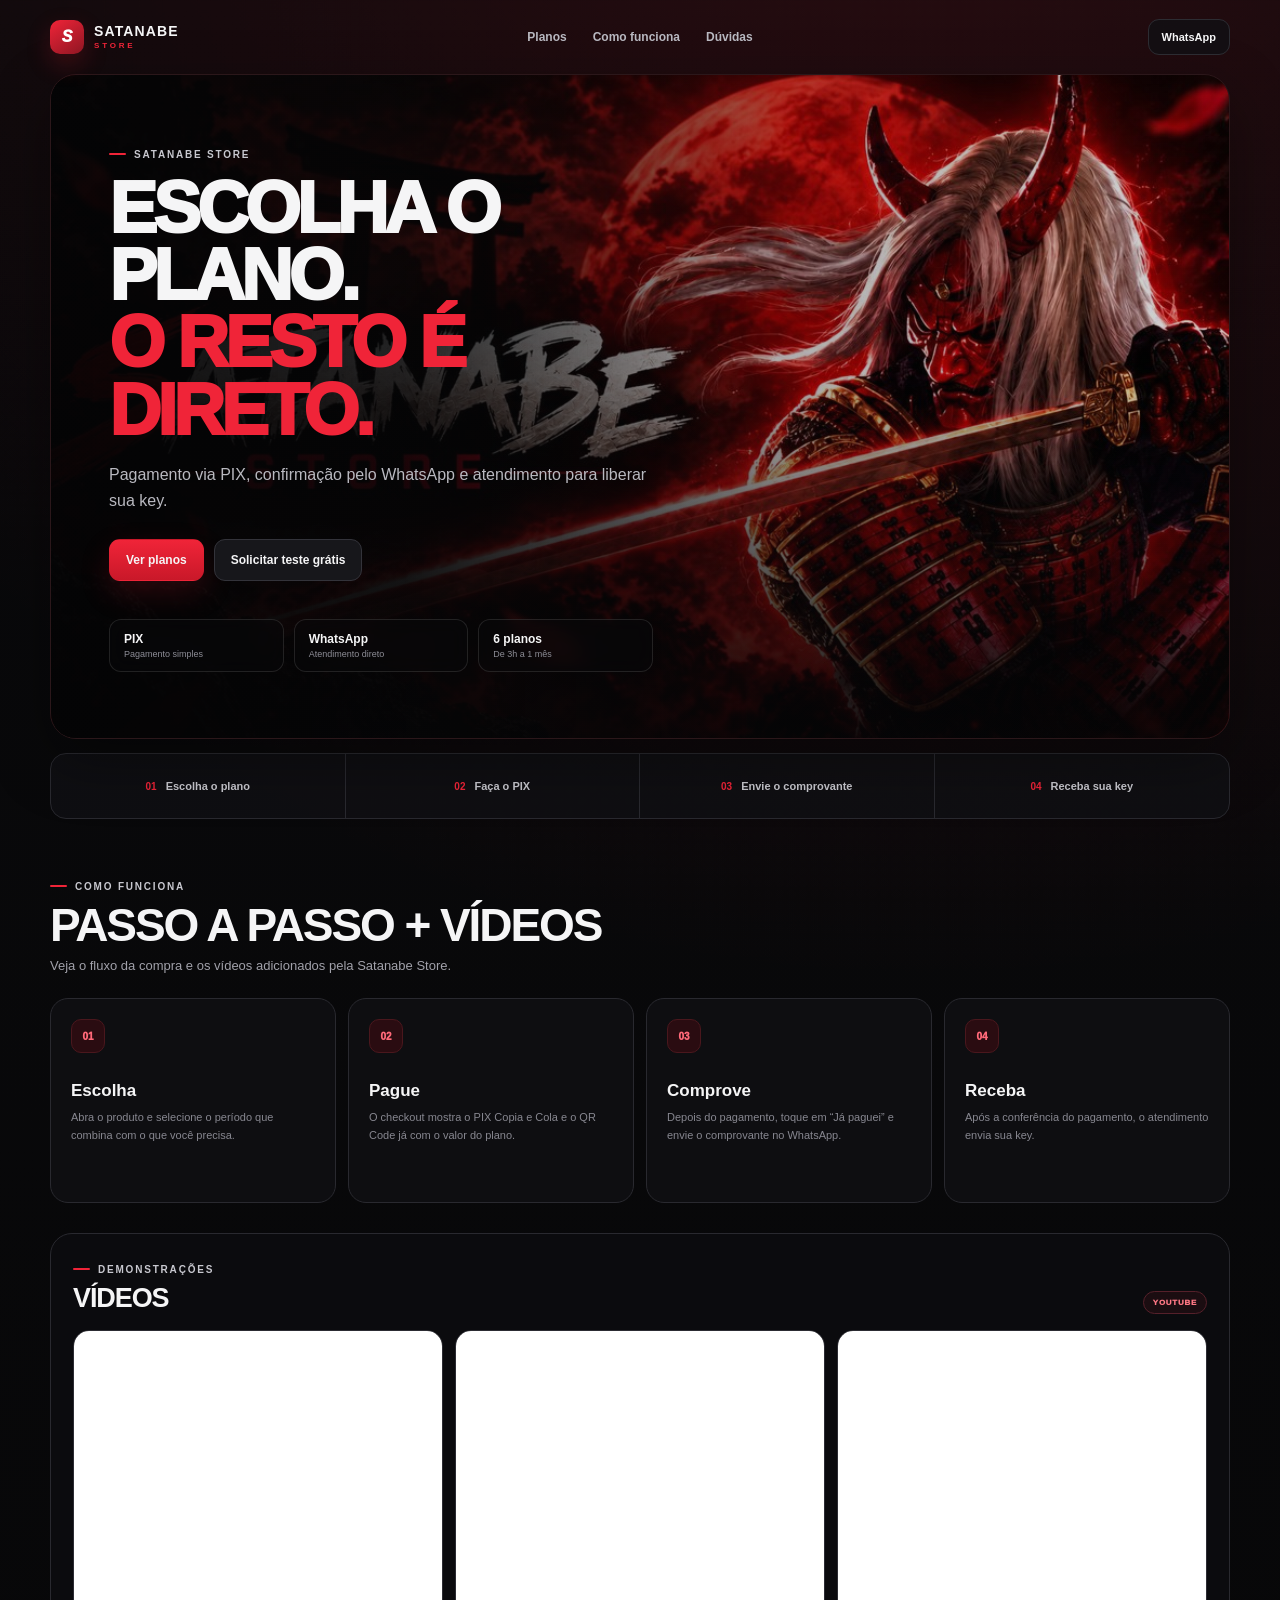
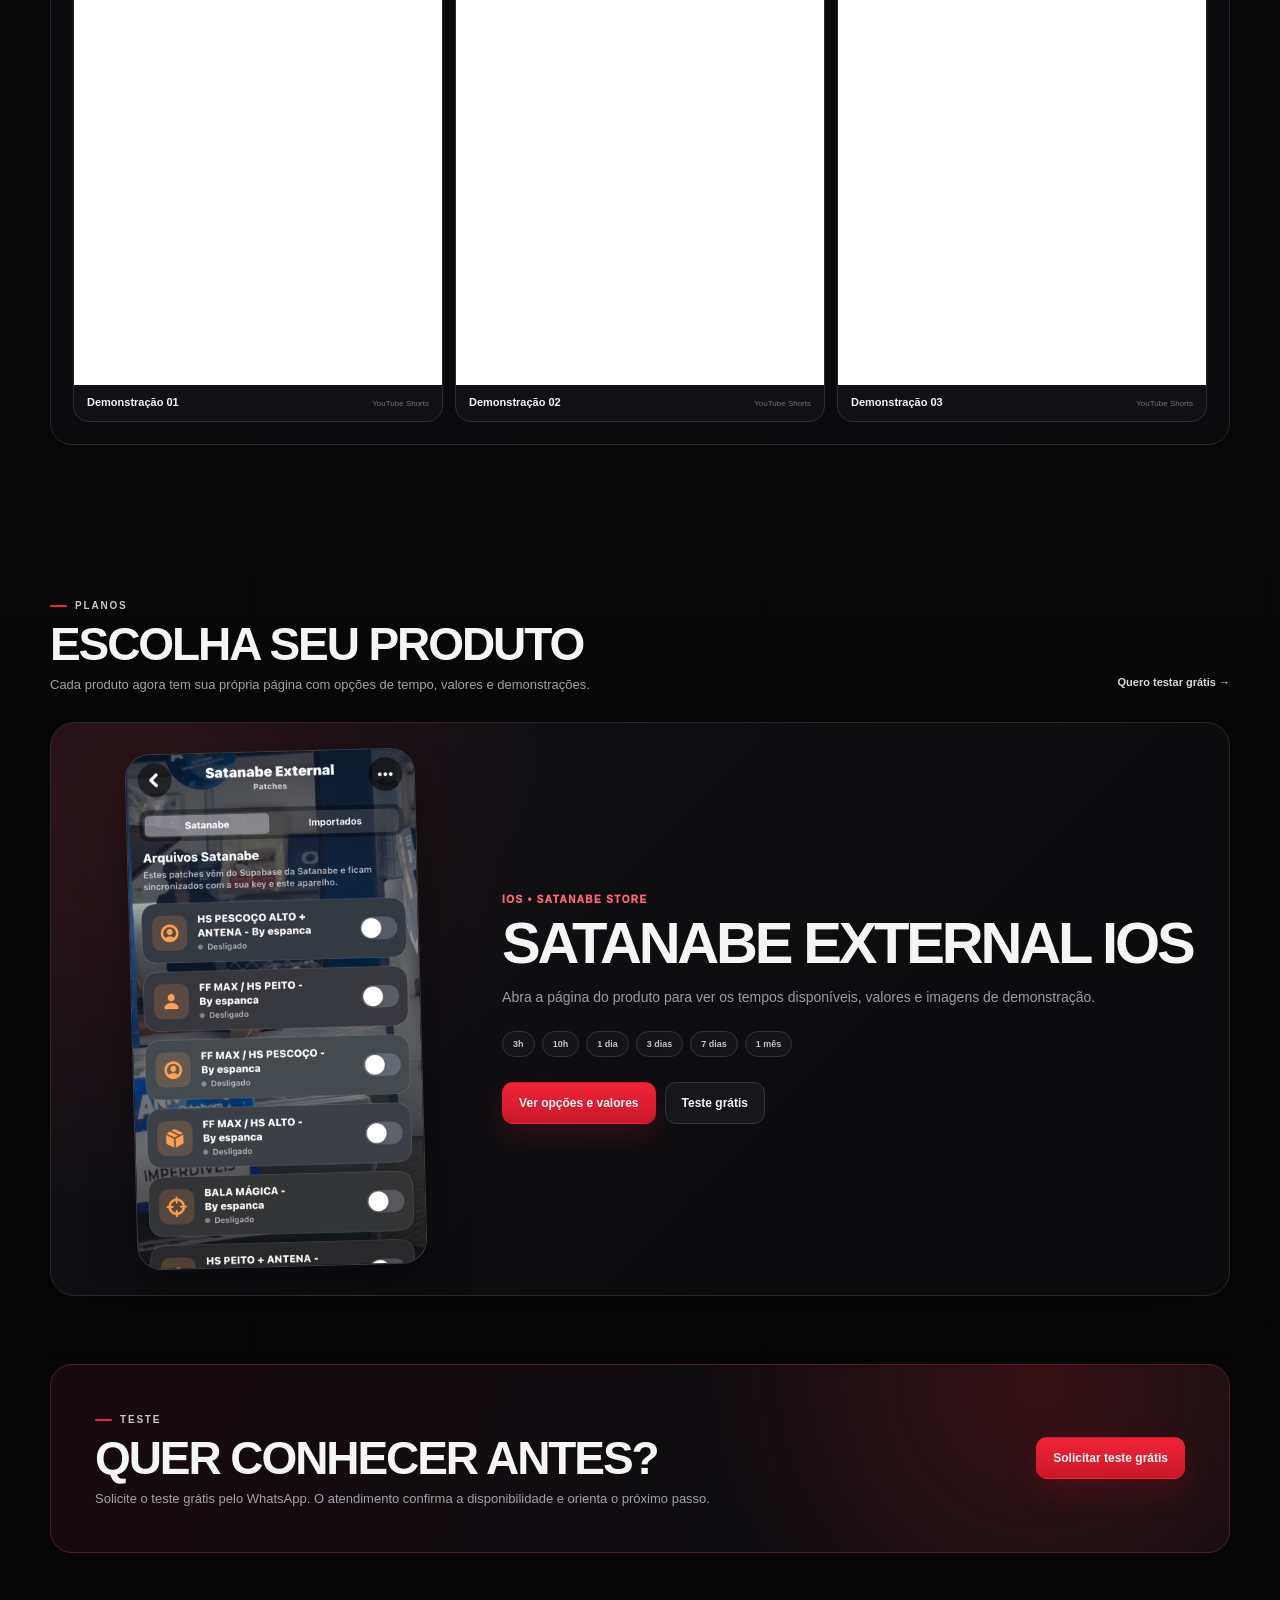
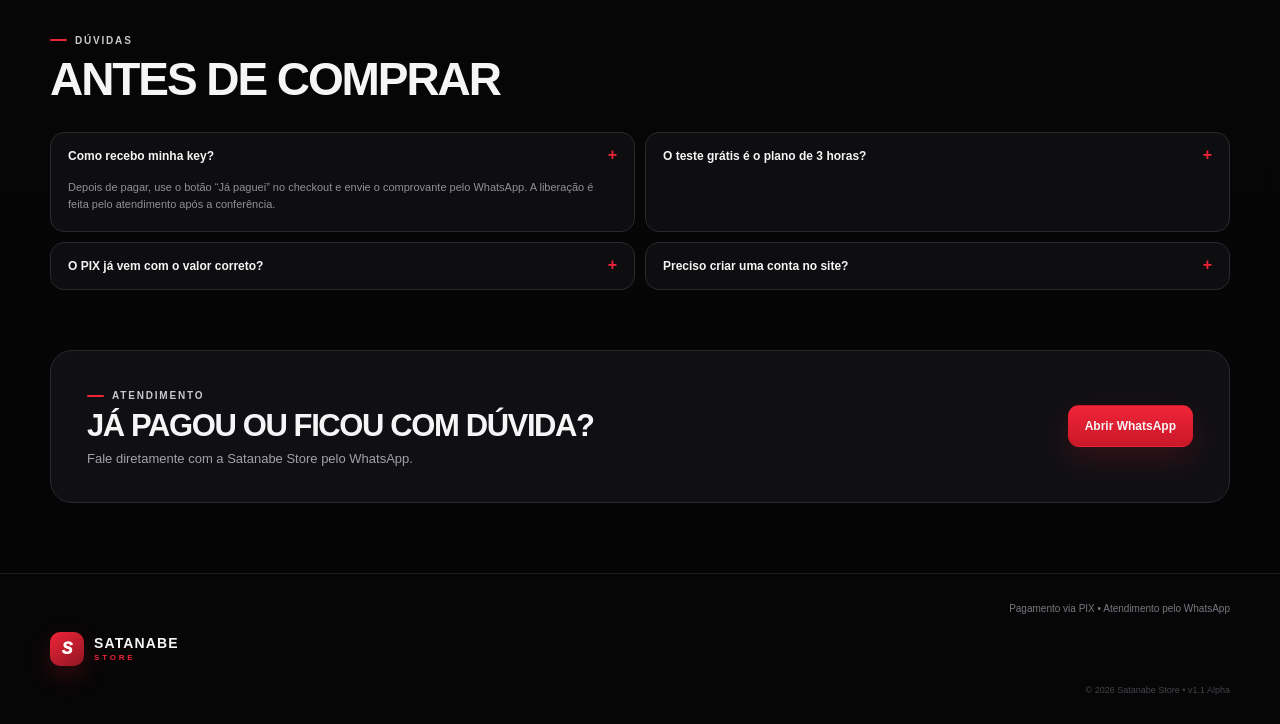
==== commit fbfef2d7: "Add files via upload" ====
--- a/index.html
+++ b/index.html
@@ -65,6 +65,53 @@
       <span><b>04</b> Receba sua key</span>
     </section>
 
+    <section id="como-funciona" class="section how-section">
+      <div class="section-heading compact-heading">
+        <div>
+          <span class="eyebrow"><i></i> COMO FUNCIONA</span>
+          <h2>PASSO A PASSO + VÍDEOS</h2>
+          <p>Veja o fluxo da compra e os vídeos adicionados pela Satanabe Store.</p>
+        </div>
+      </div>
+      <div class="steps-grid">
+        <article class="step-card"><span>01</span><h3>Escolha</h3><p>Abra o produto e selecione o período que combina com o que você precisa.</p></article>
+        <article class="step-card"><span>02</span><h3>Pague</h3><p>O checkout mostra o PIX Copia e Cola e o QR Code já com o valor do plano.</p></article>
+        <article class="step-card"><span>03</span><h3>Comprove</h3><p>Depois do pagamento, toque em “Já paguei” e envie o comprovante no WhatsApp.</p></article>
+        <article class="step-card"><span>04</span><h3>Receba</h3><p>Após a conferência do pagamento, o atendimento envia sua key.</p></article>
+      </div>
+
+      <div class="videos-block">
+        <div class="videos-heading">
+          <div>
+            <span class="eyebrow"><i></i> DEMONSTRAÇÕES</span>
+            <h3>VÍDEOS</h3>
+          </div>
+          <span class="videos-auto-badge">YouTube</span>
+        </div>
+        <div id="videosGrid" class="videos-grid" aria-label="Demonstrações em vídeo">
+          <article class="video-card youtube-card">
+            <div class="youtube-frame">
+              <iframe src="https://www.youtube-nocookie.com/embed/o0QebYpxfCA?rel=0&amp;playsinline=1" title="Demonstração 01" loading="lazy" allow="accelerometer; autoplay; clipboard-write; encrypted-media; gyroscope; picture-in-picture; web-share" referrerpolicy="strict-origin-when-cross-origin" allowfullscreen></iframe>
+            </div>
+            <div class="video-info"><strong>Demonstração 01</strong><span>YouTube Shorts</span></div>
+          </article>
+          <article class="video-card youtube-card">
+            <div class="youtube-frame">
+              <iframe src="https://www.youtube-nocookie.com/embed/PXmhWlTUtaA?rel=0&amp;playsinline=1" title="Demonstração 02" loading="lazy" allow="accelerometer; autoplay; clipboard-write; encrypted-media; gyroscope; picture-in-picture; web-share" referrerpolicy="strict-origin-when-cross-origin" allowfullscreen></iframe>
+            </div>
+            <div class="video-info"><strong>Demonstração 02</strong><span>YouTube Shorts</span></div>
+          </article>
+          <article class="video-card youtube-card">
+            <div class="youtube-frame">
+              <iframe src="https://www.youtube-nocookie.com/embed/f8fMdw7Pz6U?rel=0&amp;playsinline=1" title="Demonstração 03" loading="lazy" allow="accelerometer; autoplay; clipboard-write; encrypted-media; gyroscope; picture-in-picture; web-share" referrerpolicy="strict-origin-when-cross-origin" allowfullscreen></iframe>
+            </div>
+            <div class="video-info"><strong>Demonstração 03</strong><span>YouTube Shorts</span></div>
+          </article>
+        </div>
+      </div>
+    </section>
+
+
     <section id="planos" class="section plans-section">
       <div class="section-heading">
         <div>
@@ -94,35 +141,6 @@
       </article>
     </section>
 
-    <section id="como-funciona" class="section how-section">
-      <div class="section-heading compact-heading">
-        <div>
-          <span class="eyebrow"><i></i> COMO FUNCIONA</span>
-          <h2>PASSO A PASSO + VÍDEOS</h2>
-          <p>Veja o fluxo da compra e os vídeos adicionados pela Satanabe Store.</p>
-        </div>
-      </div>
-      <div class="steps-grid">
-        <article class="step-card"><span>01</span><h3>Escolha</h3><p>Abra o produto e selecione o período que combina com o que você precisa.</p></article>
-        <article class="step-card"><span>02</span><h3>Pague</h3><p>O checkout mostra o PIX Copia e Cola e o QR Code já com o valor do plano.</p></article>
-        <article class="step-card"><span>03</span><h3>Comprove</h3><p>Depois do pagamento, toque em “Já paguei” e envie o comprovante no WhatsApp.</p></article>
-        <article class="step-card"><span>04</span><h3>Receba</h3><p>Após a conferência do pagamento, o atendimento envia sua key.</p></article>
-      </div>
-
-      <div class="videos-block">
-        <div class="videos-heading">
-          <div>
-            <span class="eyebrow"><i></i> DEMONSTRAÇÕES</span>
-            <h3>VÍDEOS</h3>
-          </div>
-          <span class="videos-auto-badge">YouTube</span>
-        </div>
-        <div id="videosGrid" class="videos-grid" aria-live="polite">
-          <div class="videos-empty">Carregando vídeos do YouTube…</div>
-        </div>
-      </div>
-    </section>
-
     <section class="section spotlight">
       <div>
         <span class="eyebrow"><i></i> TESTE</span>
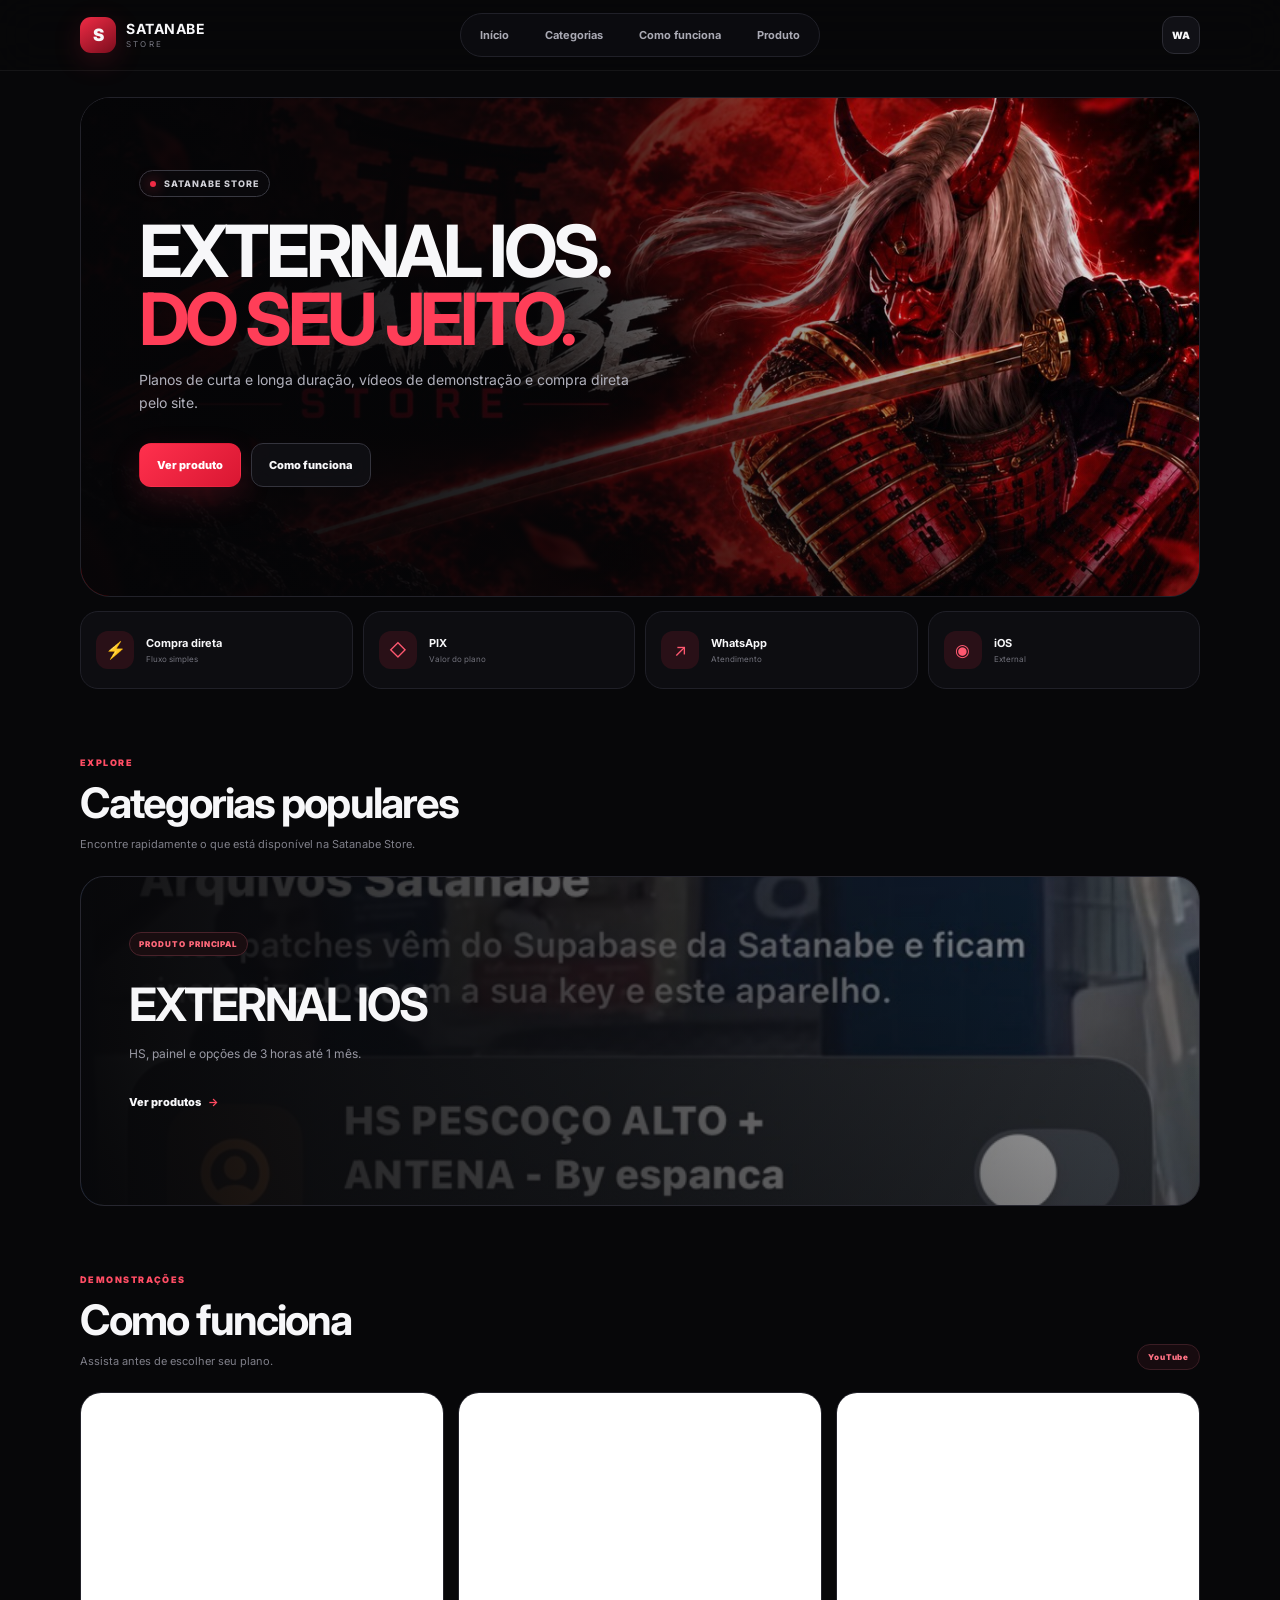
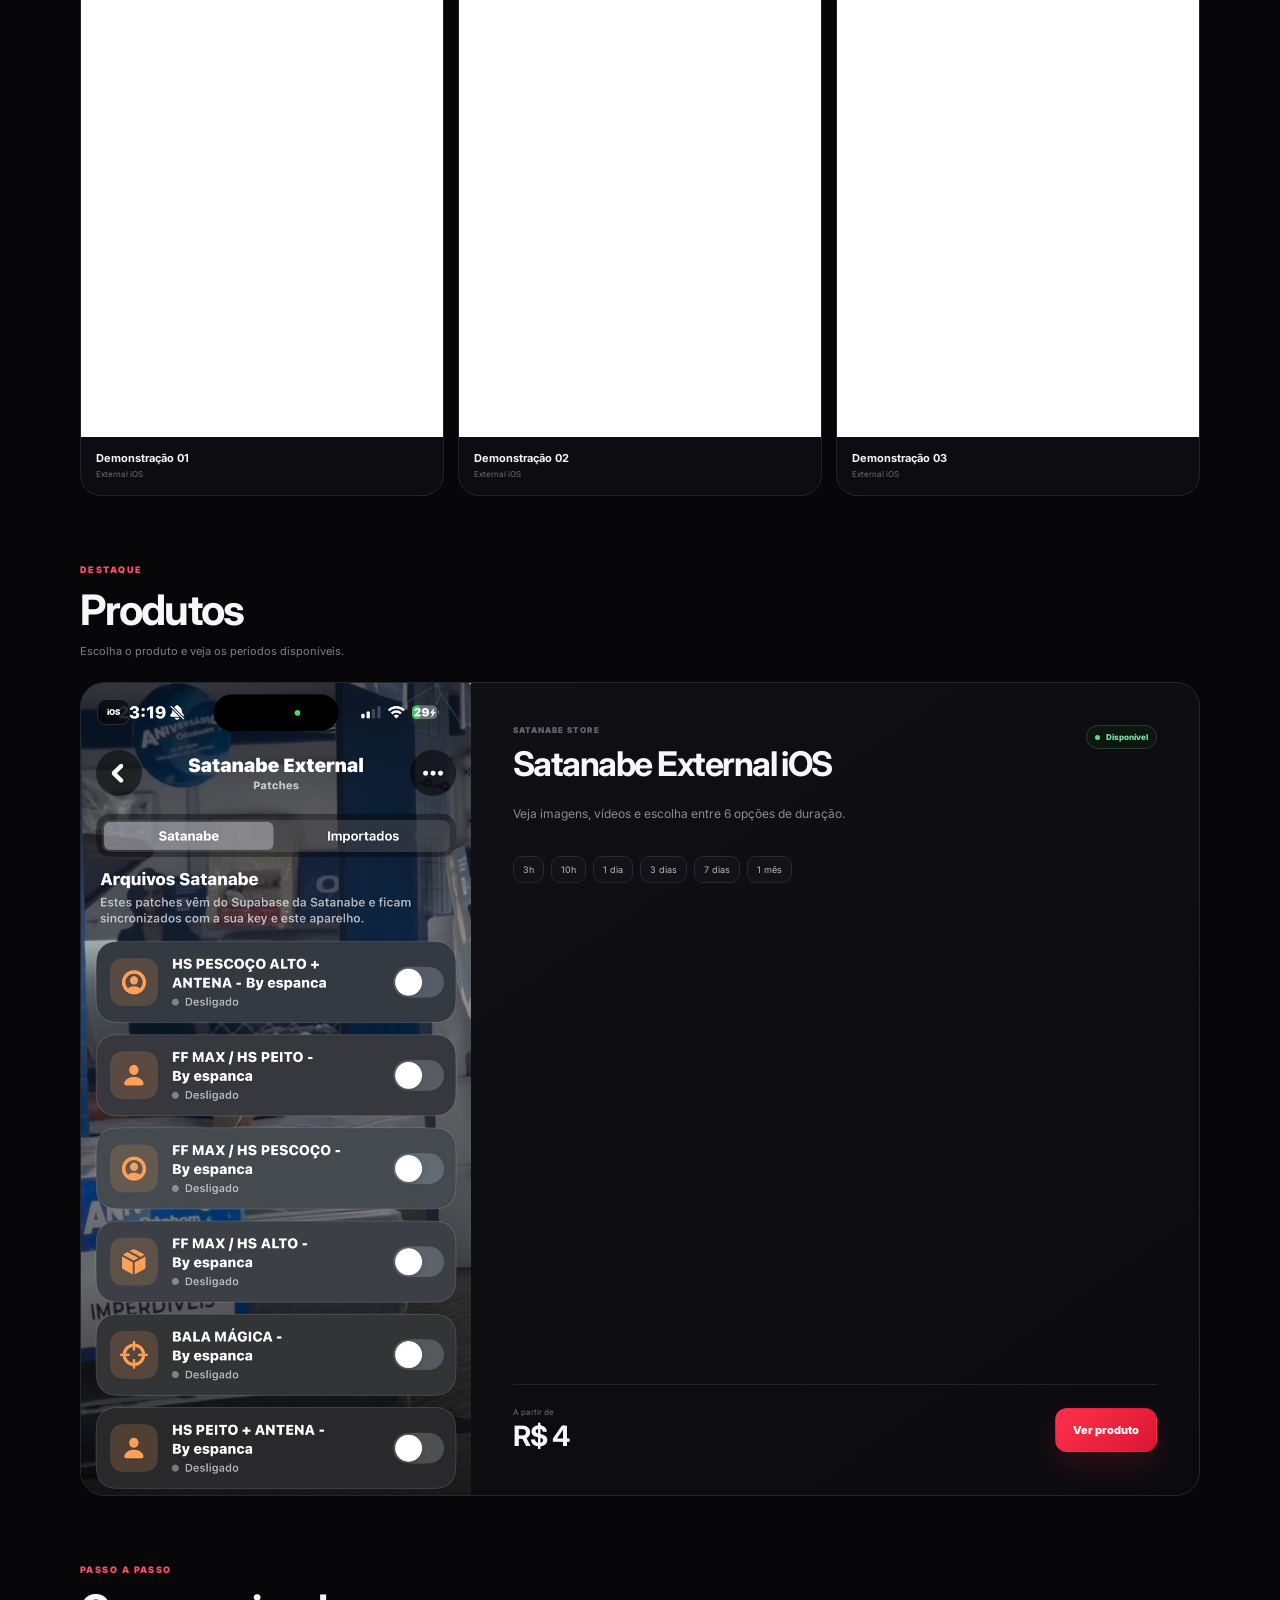
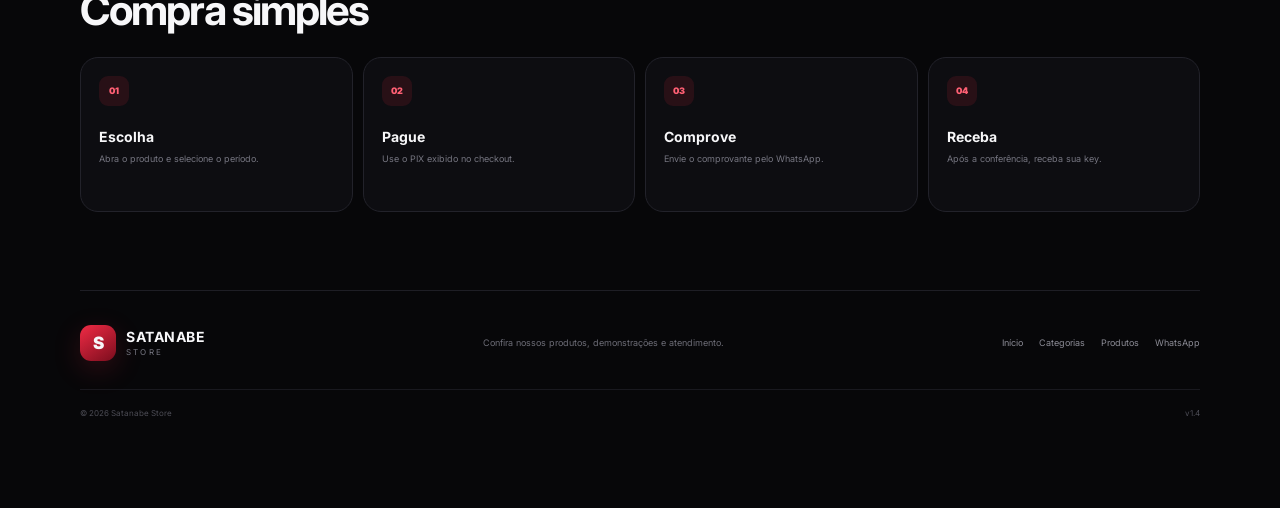
==== commit 69747b33: "Add files via upload" ====
--- a/index.html
+++ b/index.html
@@ -3,204 +3,173 @@
 <head>
   <meta charset="utf-8">
   <meta name="viewport" content="width=device-width,initial-scale=1,viewport-fit=cover">
-  <meta name="theme-color" content="#09090b">
+  <meta name="theme-color" content="#070709">
   <meta name="color-scheme" content="dark">
-  <title>Satanabe Store — Planos e Keys</title>
-  <meta name="description" content="Satanabe Store — escolha seu plano, pague via PIX e envie o comprovante pelo WhatsApp para receber sua key.">
+  <title>Satanabe Store</title>
+  <meta name="description" content="Satanabe Store — produtos, demonstrações, planos e checkout via PIX.">
   <link rel="canonical" href="https://espancashots.github.io/satanabe-store/">
   <meta property="og:type" content="website">
   <meta property="og:locale" content="pt_BR">
   <meta property="og:site_name" content="Satanabe Store">
   <meta property="og:title" content="Satanabe Store">
-  <meta property="og:description" content="Escolha seu plano, pague via PIX e envie o comprovante pelo WhatsApp.">
+  <meta property="og:description" content="Planos, demonstrações, pagamento via PIX e atendimento pelo WhatsApp.">
   <meta property="og:url" content="https://espancashots.github.io/satanabe-store/">
   <meta property="og:image" content="https://espancashots.github.io/satanabe-store/assets/satanabe-preview.jpg">
-  <meta property="og:image:width" content="1200">
-  <meta property="og:image:height" content="628">
-  <meta property="og:image:alt" content="Satanabe Store">
-  <meta name="twitter:card" content="summary_large_image">
-  <meta name="twitter:title" content="Satanabe Store">
-  <meta name="twitter:description" content="Planos, pagamento via PIX e atendimento pelo WhatsApp.">
-  <meta name="twitter:image" content="https://espancashots.github.io/satanabe-store/assets/satanabe-preview.jpg">
-  <link rel="stylesheet" href="styles.css?v=11">
+  <link rel="stylesheet" href="styles.css?v=14">
 </head>
 <body>
-  <header class="topbar">
-    <a class="brand" href="#top" aria-label="Satanabe Store">
-      <span class="brand-mark">S</span>
-      <span class="brand-copy"><b>SATANABE</b><small>STORE</small></span>
-    </a>
-    <nav class="desktop-nav" aria-label="Navegação principal">
-      <a href="#planos">Planos</a>
-      <a href="#como-funciona">Como funciona</a>
-      <a href="#duvidas">Dúvidas</a>
-    </nav>
-    <a class="btn btn-ghost btn-small" href="https://wa.me/5521987269193" target="_blank" rel="noopener">WhatsApp</a>
+  <header class="store-header">
+    <div class="header-inner">
+      <a class="brand" href="#top" aria-label="Satanabe Store">
+        <span class="brand-mark">S</span>
+        <span class="brand-copy"><b>SATANABE</b><small>STORE</small></span>
+      </a>
+      <nav class="desktop-nav" aria-label="Navegação principal">
+        <a href="#top">Início</a>
+        <a href="#categorias">Categorias</a>
+        <a href="#como-funciona">Como funciona</a>
+        <a href="#produto">Produto</a>
+      </nav>
+      <a class="icon-action" href="https://wa.me/5521987269193" target="_blank" rel="noopener" aria-label="Abrir WhatsApp">WA</a>
+    </div>
   </header>
 
   <main id="top">
-    <section class="hero-shell">
-      <div class="hero-media" role="img" aria-label="Satanabe Store"></div>
-      <div class="hero-overlay"></div>
-      <div class="hero-content">
-        <span class="eyebrow"><i></i> SATANABE STORE</span>
-        <h1>ESCOLHA O PLANO.<br><span>O RESTO É DIRETO.</span></h1>
-        <p>Pagamento via PIX, confirmação pelo WhatsApp e atendimento para liberar sua key.</p>
+    <section class="hero-banner">
+      <img src="assets/satanabe-preview.jpg" alt="Satanabe Store" class="hero-banner-img">
+      <div class="hero-banner-shade"></div>
+      <div class="hero-banner-content">
+        <span class="pill pill-live"><i></i> SATANABE STORE</span>
+        <h1>EXTERNAL IOS.<br><span>DO SEU JEITO.</span></h1>
+        <p>Planos de curta e longa duração, vídeos de demonstração e compra direta pelo site.</p>
         <div class="hero-actions">
-          <a class="btn btn-primary" href="#planos">Ver planos</a>
-          <button class="btn btn-soft" type="button" data-trial>Solicitar teste grátis</button>
-        </div>
-        <div class="hero-points" aria-label="Vantagens">
-          <span><b>PIX</b><small>Pagamento simples</small></span>
-          <span><b>WhatsApp</b><small>Atendimento direto</small></span>
-          <span><b>6 planos</b><small>De 3h a 1 mês</small></span>
+          <a class="btn btn-primary" href="#produto">Ver produto</a>
+          <a class="btn btn-glass" href="#como-funciona">Como funciona</a>
         </div>
       </div>
     </section>
 
-    <section class="trust-strip" aria-label="Fluxo da compra">
-      <span><b>01</b> Escolha o plano</span>
-      <span><b>02</b> Faça o PIX</span>
-      <span><b>03</b> Envie o comprovante</span>
-      <span><b>04</b> Receba sua key</span>
+    <section class="quick-benefits" aria-label="Vantagens da loja">
+      <article><span>⚡</span><div><b>Compra direta</b><small>Fluxo simples</small></div></article>
+      <article><span>◇</span><div><b>PIX</b><small>Valor do plano</small></div></article>
+      <article><span>↗</span><div><b>WhatsApp</b><small>Atendimento</small></div></article>
+      <article><span>◉</span><div><b>iOS</b><small>External</small></div></article>
     </section>
 
-    <section id="como-funciona" class="section how-section">
-      <div class="section-heading compact-heading">
+    <section id="categorias" class="section-block">
+      <div class="section-title-row">
         <div>
-          <span class="eyebrow"><i></i> COMO FUNCIONA</span>
-          <h2>PASSO A PASSO + VÍDEOS</h2>
-          <p>Veja o fluxo da compra e os vídeos adicionados pela Satanabe Store.</p>
+          <span class="section-kicker">EXPLORE</span>
+          <h2>Categorias populares</h2>
+          <p>Encontre rapidamente o que está disponível na Satanabe Store.</p>
         </div>
       </div>
-      <div class="steps-grid">
-        <article class="step-card"><span>01</span><h3>Escolha</h3><p>Abra o produto e selecione o período que combina com o que você precisa.</p></article>
-        <article class="step-card"><span>02</span><h3>Pague</h3><p>O checkout mostra o PIX Copia e Cola e o QR Code já com o valor do plano.</p></article>
-        <article class="step-card"><span>03</span><h3>Comprove</h3><p>Depois do pagamento, toque em “Já paguei” e envie o comprovante no WhatsApp.</p></article>
-        <article class="step-card"><span>04</span><h3>Receba</h3><p>Após a conferência do pagamento, o atendimento envia sua key.</p></article>
+
+      <a class="category-card" href="planos/satanabe-external-ios/">
+        <div class="category-image">
+          <img src="assets/satanabe-external-ios-panel.jpeg" alt="Satanabe External iOS" loading="lazy">
+        </div>
+        <div class="category-overlay"></div>
+        <div class="category-content">
+          <span class="category-badge">PRODUTO PRINCIPAL</span>
+          <h3>EXTERNAL IOS</h3>
+          <p>HS, painel e opções de 3 horas até 1 mês.</p>
+          <span class="category-link">Ver produtos <b>→</b></span>
+        </div>
+      </a>
+    </section>
+
+    <section id="como-funciona" class="section-block">
+      <div class="section-title-row">
+        <div>
+          <span class="section-kicker">DEMONSTRAÇÕES</span>
+          <h2>Como funciona</h2>
+          <p>Assista antes de escolher seu plano.</p>
+        </div>
+        <span class="youtube-badge">YouTube</span>
       </div>
 
-      <div class="videos-block">
-        <div class="videos-heading">
-          <div>
-            <span class="eyebrow"><i></i> DEMONSTRAÇÕES</span>
-            <h3>VÍDEOS</h3>
-          </div>
-          <span class="videos-auto-badge">YouTube</span>
-        </div>
-        <div id="videosGrid" class="videos-grid" aria-label="Demonstrações em vídeo">
-          <article class="video-card youtube-card">
-            <div class="youtube-frame">
-              <iframe src="https://www.youtube-nocookie.com/embed/o0QebYpxfCA?rel=0&amp;playsinline=1" title="Demonstração 01" loading="lazy" allow="accelerometer; autoplay; clipboard-write; encrypted-media; gyroscope; picture-in-picture; web-share" referrerpolicy="strict-origin-when-cross-origin" allowfullscreen></iframe>
-            </div>
-            <div class="video-info"><strong>Demonstração 01</strong><span>YouTube Shorts</span></div>
-          </article>
-          <article class="video-card youtube-card">
-            <div class="youtube-frame">
-              <iframe src="https://www.youtube-nocookie.com/embed/PXmhWlTUtaA?rel=0&amp;playsinline=1" title="Demonstração 02" loading="lazy" allow="accelerometer; autoplay; clipboard-write; encrypted-media; gyroscope; picture-in-picture; web-share" referrerpolicy="strict-origin-when-cross-origin" allowfullscreen></iframe>
-            </div>
-            <div class="video-info"><strong>Demonstração 02</strong><span>YouTube Shorts</span></div>
-          </article>
-          <article class="video-card youtube-card">
-            <div class="youtube-frame">
-              <iframe src="https://www.youtube-nocookie.com/embed/f8fMdw7Pz6U?rel=0&amp;playsinline=1" title="Demonstração 03" loading="lazy" allow="accelerometer; autoplay; clipboard-write; encrypted-media; gyroscope; picture-in-picture; web-share" referrerpolicy="strict-origin-when-cross-origin" allowfullscreen></iframe>
-            </div>
-            <div class="video-info"><strong>Demonstração 03</strong><span>YouTube Shorts</span></div>
-          </article>
-        </div>
+      <div class="video-strip" aria-label="Demonstrações em vídeo">
+        <article class="short-card">
+          <div class="short-frame"><iframe src="https://www.youtube-nocookie.com/embed/o0QebYpxfCA?rel=0&playsinline=1" title="Demonstração 1" loading="lazy" allow="accelerometer; autoplay; clipboard-write; encrypted-media; gyroscope; picture-in-picture; web-share" referrerpolicy="strict-origin-when-cross-origin" allowfullscreen></iframe></div>
+          <div class="short-meta"><b>Demonstração 01</b><span>External iOS</span></div>
+        </article>
+        <article class="short-card">
+          <div class="short-frame"><iframe src="https://www.youtube-nocookie.com/embed/PXmhWlTUtaA?rel=0&playsinline=1" title="Demonstração 2" loading="lazy" allow="accelerometer; autoplay; clipboard-write; encrypted-media; gyroscope; picture-in-picture; web-share" referrerpolicy="strict-origin-when-cross-origin" allowfullscreen></iframe></div>
+          <div class="short-meta"><b>Demonstração 02</b><span>External iOS</span></div>
+        </article>
+        <article class="short-card">
+          <div class="short-frame"><iframe src="https://www.youtube-nocookie.com/embed/f8fMdw7Pz6U?rel=0&playsinline=1" title="Demonstração 3" loading="lazy" allow="accelerometer; autoplay; clipboard-write; encrypted-media; gyroscope; picture-in-picture; web-share" referrerpolicy="strict-origin-when-cross-origin" allowfullscreen></iframe></div>
+          <div class="short-meta"><b>Demonstração 03</b><span>External iOS</span></div>
+        </article>
       </div>
     </section>
 
-
-    <section id="planos" class="section plans-section">
-      <div class="section-heading">
+    <section id="produto" class="section-block">
+      <div class="section-title-row">
         <div>
-          <span class="eyebrow"><i></i> PLANOS</span>
-          <h2>ESCOLHA SEU PRODUTO</h2>
-          <p>Cada produto agora tem sua própria página com opções de tempo, valores e demonstrações.</p>
+          <span class="section-kicker">DESTAQUE</span>
+          <h2>Produtos</h2>
+          <p>Escolha o produto e veja os períodos disponíveis.</p>
         </div>
-        <button class="text-action" type="button" data-trial>Quero testar grátis →</button>
       </div>
 
-      <article class="product-card product-card-external">
-        <div class="product-shot">
+      <article class="store-product-card">
+        <a class="store-product-image" href="planos/satanabe-external-ios/">
           <img src="assets/satanabe-external-ios-panel.jpeg" alt="Painel do Satanabe External iOS" loading="lazy">
-        </div>
-        <div class="product-copy">
-          <span class="product-kicker">iOS • Satanabe Store</span>
-          <h3>SATANABE EXTERNAL IOS</h3>
-          <p>Abra a página do produto para ver os tempos disponíveis, valores e imagens de demonstração.</p>
-          <div class="product-chips" aria-label="Tempos disponíveis">
-            <span>3h</span><span>10h</span><span>1 dia</span><span>3 dias</span><span>7 dias</span><span>1 mês</span>
+          <span class="floating-badge">iOS</span>
+        </a>
+        <div class="store-product-body">
+          <div class="product-headline">
+            <div>
+              <span class="muted-label">SATANABE STORE</span>
+              <h3>Satanabe External iOS</h3>
+            </div>
+            <span class="status-dot">Disponível</span>
           </div>
-          <div class="product-actions">
-            <a class="btn btn-primary" href="planos/satanabe-external-ios/">Ver opções e valores</a>
-            <button class="btn btn-soft" type="button" data-trial>Teste grátis</button>
+          <p>Veja imagens, vídeos e escolha entre 6 opções de duração.</p>
+          <div class="duration-chips"><span>3h</span><span>10h</span><span>1 dia</span><span>3 dias</span><span>7 dias</span><span>1 mês</span></div>
+          <div class="product-buy-row">
+            <div><small>A partir de</small><strong>R$ 4</strong></div>
+            <a class="btn btn-primary" href="planos/satanabe-external-ios/">Ver produto</a>
           </div>
         </div>
       </article>
     </section>
 
-    <section class="section spotlight">
-      <div>
-        <span class="eyebrow"><i></i> TESTE</span>
-        <h2>QUER CONHECER ANTES?</h2>
-        <p>Solicite o teste grátis pelo WhatsApp. O atendimento confirma a disponibilidade e orienta o próximo passo.</p>
-      </div>
-      <button class="btn btn-primary" type="button" data-trial>Solicitar teste grátis</button>
-    </section>
-
-    <section id="duvidas" class="section faq-section">
-      <div class="section-heading compact-heading">
+    <section class="purchase-flow section-block">
+      <div class="section-title-row">
         <div>
-          <span class="eyebrow"><i></i> DÚVIDAS</span>
-          <h2>ANTES DE COMPRAR</h2>
+          <span class="section-kicker">PASSO A PASSO</span>
+          <h2>Compra simples</h2>
         </div>
       </div>
-      <div class="faq-grid">
-        <details open>
-          <summary>Como recebo minha key?<span>+</span></summary>
-          <p>Depois de pagar, use o botão “Já paguei” no checkout e envie o comprovante pelo WhatsApp. A liberação é feita pelo atendimento após a conferência.</p>
-        </details>
-        <details>
-          <summary>O teste grátis é o plano de 3 horas?<span>+</span></summary>
-          <p>Não. O plano de 3 horas custa R$ 4. O teste grátis é solicitado separadamente pelo WhatsApp e depende da disponibilidade do atendimento.</p>
-        </details>
-        <details>
-          <summary>O PIX já vem com o valor correto?<span>+</span></summary>
-          <p>Sim. Ao escolher um plano pago, o checkout abre o QR Code e o PIX Copia e Cola correspondentes ao valor daquele plano.</p>
-        </details>
-        <details>
-          <summary>Preciso criar uma conta no site?<span>+</span></summary>
-          <p>Não. O fluxo da Store é direto: plano, PIX e WhatsApp.</p>
-        </details>
+      <div class="flow-grid">
+        <article><span>01</span><b>Escolha</b><p>Abra o produto e selecione o período.</p></article>
+        <article><span>02</span><b>Pague</b><p>Use o PIX exibido no checkout.</p></article>
+        <article><span>03</span><b>Comprove</b><p>Envie o comprovante pelo WhatsApp.</p></article>
+        <article><span>04</span><b>Receba</b><p>Após a conferência, receba sua key.</p></article>
       </div>
-    </section>
-
-    <section class="section final-cta">
-      <div>
-        <span class="eyebrow"><i></i> ATENDIMENTO</span>
-        <h2>JÁ PAGOU OU FICOU COM DÚVIDA?</h2>
-        <p>Fale diretamente com a Satanabe Store pelo WhatsApp.</p>
-      </div>
-      <a class="btn btn-primary" href="https://wa.me/5521987269193" target="_blank" rel="noopener">Abrir WhatsApp</a>
     </section>
   </main>
 
-  <div class="mobile-buybar" aria-label="Atalho de compra">
-    <div><small>A partir de</small><strong>R$ 4</strong></div>
-    <a class="btn btn-primary" href="#planos">Ver planos</a>
-  </div>
-
-  <footer>
-    <div class="footer-inner">
-      <a class="brand footer-brand" href="#top"><span class="brand-mark">S</span><span class="brand-copy"><b>SATANABE</b><small>STORE</small></span></a>
-      <p>Pagamento via PIX • Atendimento pelo WhatsApp</p>
-      <small>© 2026 Satanabe Store • v1.1 Alpha</small>
+  <footer class="store-footer">
+    <div class="footer-main">
+      <a class="brand" href="#top"><span class="brand-mark">S</span><span class="brand-copy"><b>SATANABE</b><small>STORE</small></span></a>
+      <p>Confira nossos produtos, demonstrações e atendimento.</p>
+      <div class="footer-links"><a href="#top">Início</a><a href="#categorias">Categorias</a><a href="#produto">Produtos</a><a href="https://wa.me/5521987269193" target="_blank" rel="noopener">WhatsApp</a></div>
     </div>
+    <div class="footer-bottom"><span>© 2026 Satanabe Store</span><span>v1.4</span></div>
   </footer>
 
+  <nav class="mobile-nav" aria-label="Navegação móvel">
+    <a href="#top"><span>⌂</span><small>Início</small></a>
+    <a href="#categorias"><span>▦</span><small>Categorias</small></a>
+    <a href="#como-funciona"><span>▶</span><small>Vídeos</small></a>
+    <a href="#produto"><span>◈</span><small>Produtos</small></a>
+  </nav>
+
   <div id="toast" class="toast" role="status" aria-live="polite"></div>
-  <script src="app.js?v=11"></script>
+  <script src="app.js?v=14"></script>
 </body>
 </html>
--- a/styles.css
+++ b/styles.css
@@ -1,472 +1,49 @@
+@import url('https://fonts.googleapis.com/css2?family=Inter:wght@400;500;600;700;800;900&display=swap');
+
 :root{
-  --bg:#08080a;
-  --bg-deep:#050506;
-  --surface:#101014;
-  --surface-2:#151519;
-  --surface-3:#1b1b20;
-  --line:#29292f;
-  --line-red:#4a171d;
-  --text:#f5f5f6;
-  --muted:#a1a1aa;
-  --muted-2:#6f6f78;
-  --red:#e11d2e;
-  --red-strong:#f02438;
-  --red-dark:#8f1623;
-  --red-soft:#2a0c11;
-  --green:#31c46c;
-  --shadow:0 22px 60px rgba(0,0,0,.36);
-  --radius:18px;
-  --content:1180px;
+  --bg:#070709;--panel:#0d0d11;--panel-2:#121218;--panel-3:#17171d;
+  --text:#f7f7f9;--muted:#9898a3;--muted-2:#676772;--line:#26262f;
+  --red:#f02b45;--red-2:#b5152c;--red-soft:rgba(240,43,69,.12);
+  --green:#62d58a;--radius:22px;--content:1120px;
 }
-*{box-sizing:border-box}
-html{scroll-behavior:smooth;background:var(--bg)}
-body{
-  margin:0;
-  color:var(--text);
-  background:
-    radial-gradient(circle at 72% -8%,rgba(225,29,46,.16),transparent 30%),
-    linear-gradient(180deg,#09090b 0%,#070708 58%,#050506 100%);
-  font-family:Inter,-apple-system,BlinkMacSystemFont,"Segoe UI",Roboto,Helvetica,Arial,sans-serif;
-  -webkit-font-smoothing:antialiased;
-}
-a{color:inherit;text-decoration:none}
-button,input,textarea{font:inherit}
-button{color:inherit}
-button,a{-webkit-tap-highlight-color:transparent}
-img{max-width:100%}
+*{box-sizing:border-box}html{scroll-behavior:smooth}body{margin:0;background:var(--bg);color:var(--text);font-family:Inter,-apple-system,BlinkMacSystemFont,"Segoe UI",sans-serif;-webkit-font-smoothing:antialiased}a{color:inherit;text-decoration:none}button,input,textarea{font:inherit}button{color:inherit}img{max-width:100%}body.modal-open{overflow:hidden}
 
-.topbar{
-  width:min(calc(100% - 34px),var(--content));
-  min-height:74px;
-  margin:auto;
-  display:grid;
-  grid-template-columns:1fr auto 1fr;
-  align-items:center;
-  gap:24px;
-  position:relative;
-  z-index:20;
-}
-.brand{display:inline-flex;align-items:center;gap:10px;width:max-content}
-.brand-mark{
-  width:34px;height:34px;border-radius:10px;
-  display:grid;place-items:center;
-  color:white;font-weight:1000;font-style:italic;
-  background:linear-gradient(145deg,var(--red-strong),var(--red-dark));
-  box-shadow:0 10px 24px rgba(225,29,46,.22);
-}
-.brand-copy{display:flex;flex-direction:column;line-height:.9}
-.brand-copy b{font-size:14px;letter-spacing:.08em}
-.brand-copy small{margin-top:5px;color:var(--red-strong);font-size:8px;letter-spacing:.35em;font-weight:900}
-.desktop-nav{display:flex;align-items:center;gap:26px}
-.desktop-nav a{font-size:12px;color:#b8b8c0;font-weight:750;transition:.18s}
-.desktop-nav a:hover{color:white}
-.topbar>.btn{justify-self:end}
+.store-header{position:sticky;top:0;z-index:70;background:rgba(7,7,9,.86);backdrop-filter:blur(20px);border-bottom:1px solid rgba(255,255,255,.06)}
+.header-inner{width:min(calc(100% - 34px),var(--content));height:70px;margin:auto;display:grid;grid-template-columns:1fr auto 1fr;align-items:center;gap:20px}
+.brand{display:inline-flex;align-items:center;gap:10px;width:max-content}.brand-mark{width:36px;height:36px;border-radius:11px;display:grid;place-items:center;font-weight:950;font-size:17px;background:linear-gradient(145deg,var(--red),#7b0d1d);box-shadow:0 8px 28px rgba(240,43,69,.18)}.brand-copy{display:grid;line-height:1}.brand-copy b{font-size:14px;letter-spacing:.04em}.brand-copy small{font-size:8px;letter-spacing:.28em;color:#777782;margin-top:4px}
+.desktop-nav{display:flex;gap:8px;padding:5px;border:1px solid #202028;background:#0b0b0f;border-radius:999px}.desktop-nav a{padding:9px 14px;border-radius:999px;color:#aaaab4;font-size:11px;font-weight:700;transition:.2s}.desktop-nav a:hover{background:#17171d;color:white}.icon-action{justify-self:end;width:38px;height:38px;border:1px solid #2b2b33;border-radius:12px;display:grid;place-items:center;background:#111116;font-size:10px;font-weight:900}.secure-label{font-size:9px;color:#8d8d97;font-weight:800;letter-spacing:.12em}
 
-main{width:min(calc(100% - 34px),var(--content));margin:auto}
-.section{padding:74px 0}
-.eyebrow{display:inline-flex;align-items:center;gap:8px;color:#c8c8cf;font-size:10px;font-weight:900;letter-spacing:.18em;text-transform:uppercase}
-.eyebrow i{display:block;width:17px;height:2px;background:var(--red-strong);border-radius:999px}
+main{width:min(calc(100% - 34px),var(--content));margin:auto}.hero-banner{position:relative;height:500px;margin-top:26px;border:1px solid #22222a;border-radius:30px;overflow:hidden;background:#111}.hero-banner-img{position:absolute;inset:0;width:100%;height:100%;object-fit:cover}.hero-banner-shade{position:absolute;inset:0;background:linear-gradient(90deg,rgba(5,5,7,.98) 0%,rgba(5,5,7,.82) 42%,rgba(5,5,7,.22) 76%,rgba(5,5,7,.08) 100%),linear-gradient(0deg,rgba(5,5,7,.42),transparent 55%)}.hero-banner-content{position:relative;z-index:2;max-width:630px;padding:72px 58px}.pill{display:inline-flex;align-items:center;gap:8px;border:1px solid #393942;border-radius:999px;padding:7px 10px;font-size:9px;font-weight:800;letter-spacing:.11em;color:#ceced5;background:rgba(12,12,15,.66);backdrop-filter:blur(8px)}.pill i{width:6px;height:6px;border-radius:50%;background:var(--red);box-shadow:0 0 14px var(--red)}.hero-banner h1{font-size:clamp(44px,6vw,72px);line-height:.94;letter-spacing:-.06em;margin:20px 0 16px;text-transform:uppercase}.hero-banner h1 span{color:#ff3e58}.hero-banner p{max-width:520px;color:#b0b0bb;font-size:14px;line-height:1.65;margin:0}.hero-actions{display:flex;gap:10px;margin-top:28px}.btn{min-height:44px;padding:10px 17px;border-radius:12px;border:1px solid transparent;display:inline-flex;align-items:center;justify-content:center;font-size:11px;font-weight:850;cursor:pointer;transition:.2s}.btn-primary{background:linear-gradient(135deg,#ff304d,#d91732);color:white;box-shadow:0 12px 30px rgba(240,43,69,.17)}.btn-primary:hover{transform:translateY(-1px);filter:brightness(1.05)}.btn-glass{background:rgba(18,18,24,.72);border-color:#34343d;backdrop-filter:blur(12px)}.btn-dark{background:#17171d;border-color:#303039}.btn-full{width:100%}.btn-large{min-height:50px}
 
-.btn{
-  min-height:42px;
-  border:1px solid transparent;
-  border-radius:11px;
-  padding:10px 16px;
-  display:inline-flex;align-items:center;justify-content:center;gap:8px;
-  cursor:pointer;
-  font-size:12px;font-weight:900;
-  transition:transform .18s ease,border-color .18s ease,background .18s ease,box-shadow .18s ease;
-}
-.btn:hover{transform:translateY(-1px)}
-.btn:active{transform:translateY(0)}
-.btn-primary{background:linear-gradient(180deg,var(--red-strong),#c91829);box-shadow:0 12px 30px rgba(225,29,46,.17)}
-.btn-primary:hover{box-shadow:0 15px 36px rgba(225,29,46,.25)}
-.btn-soft{background:#17171b;border-color:#33333a}
-.btn-soft:hover{border-color:#55555f;background:#1d1d22}
-.btn-ghost{background:rgba(16,16,20,.78);border-color:#2c2c32}
-.btn-small{min-height:36px;padding:8px 13px;font-size:11px}
-.btn-full{width:100%}
-.btn-large{min-height:50px}
+.quick-benefits{display:grid;grid-template-columns:repeat(4,1fr);gap:10px;margin:14px 0 0}.quick-benefits article{min-height:78px;border:1px solid #202028;border-radius:18px;background:#0d0d11;display:flex;align-items:center;gap:12px;padding:15px}.quick-benefits article>span{width:38px;height:38px;border-radius:12px;background:var(--red-soft);color:#ff5870;display:grid;place-items:center;font-size:17px}.quick-benefits b{display:block;font-size:11px}.quick-benefits small{display:block;font-size:8px;color:#72727c;margin-top:4px}
 
-.hero-shell{
-  min-height:620px;
-  border:1px solid #2b171a;
-  border-radius:26px;
-  overflow:hidden;
-  position:relative;
-  display:flex;align-items:flex-end;
-  box-shadow:var(--shadow);
-  isolation:isolate;
-}
-.hero-media{
-  position:absolute;inset:0;
-  background-image:url("assets/satanabe-preview.jpg");
-  background-size:cover;background-position:center;
-  transform:scale(1.025);
-  z-index:-3;
-}
-.hero-overlay{
-  position:absolute;inset:0;z-index:-2;
-  background:
-    linear-gradient(90deg,rgba(4,4,5,.96) 0%,rgba(5,5,6,.88) 30%,rgba(6,6,8,.32) 62%,rgba(7,7,8,.16) 100%),
-    linear-gradient(0deg,rgba(4,4,5,.92),transparent 55%);
-}
-.hero-content{width:min(660px,62%);padding:66px 58px}
-.hero-content h1{font-size:clamp(44px,5.6vw,74px);line-height:.94;letter-spacing:-.055em;margin:15px 0 18px;font-weight:950}
-.hero-content h1 span{color:var(--red-strong)}
-.hero-content>p{max-width:540px;color:#b9b9c0;font-size:16px;line-height:1.6;margin:0 0 26px}
-.hero-actions{display:flex;gap:10px;flex-wrap:wrap}
-.hero-points{margin-top:38px;display:grid;grid-template-columns:repeat(3,1fr);gap:10px}
-.hero-points span{display:flex;flex-direction:column;gap:3px;padding:12px 14px;border:1px solid rgba(255,255,255,.11);border-radius:12px;background:rgba(8,8,10,.5);backdrop-filter:blur(10px)}
-.hero-points b{font-size:12px}
-.hero-points small{color:#8e8e97;font-size:9px}
+.section-block{padding:68px 0 0}.compact-section{padding-top:54px}.section-title-row{display:flex;align-items:flex-end;justify-content:space-between;gap:20px;margin-bottom:22px}.section-kicker{display:block;color:#ff4d64;font-size:9px;font-weight:900;letter-spacing:.16em;margin-bottom:9px}.section-title-row h2{font-size:clamp(28px,4vw,42px);letter-spacing:-.045em;margin:0}.section-title-row p{color:#7f7f89;font-size:11px;line-height:1.6;margin:8px 0 0}.youtube-badge{border:1px solid #3b1d24;background:#170b0f;color:#ff7284;padding:7px 10px;border-radius:999px;font-size:8px;font-weight:900;letter-spacing:.1em}
 
-.trust-strip{
-  margin-top:14px;
-  min-height:66px;
-  border:1px solid var(--line);
-  border-radius:16px;
-  background:rgba(16,16,20,.82);
-  display:grid;grid-template-columns:repeat(4,1fr);
-  overflow:hidden;
-}
-.trust-strip span{display:flex;align-items:center;justify-content:center;gap:9px;border-right:1px solid var(--line);font-size:11px;font-weight:800;color:#c9c9cf}
-.trust-strip span:last-child{border-right:0}
-.trust-strip b{color:var(--red-strong);font-size:10px}
+.category-card{position:relative;display:block;height:330px;overflow:hidden;border:1px solid #272730;border-radius:24px;background:#111}.category-image{position:absolute;inset:0}.category-image img{width:100%;height:100%;object-fit:cover;object-position:50% 28%;filter:saturate(.85)}.category-overlay{position:absolute;inset:0;background:linear-gradient(90deg,rgba(7,7,9,.98),rgba(7,7,9,.64) 47%,rgba(7,7,9,.14)),linear-gradient(0deg,rgba(7,7,9,.35),transparent)}.category-content{position:relative;z-index:2;max-width:520px;padding:54px 48px}.category-badge{display:inline-flex;padding:6px 9px;border:1px solid #49222a;border-radius:999px;color:#ff687a;background:#190d10;font-size:8px;font-weight:900;letter-spacing:.12em}.category-content h3{font-size:46px;letter-spacing:-.05em;margin:20px 0 10px}.category-content p{max-width:410px;color:#9898a3;font-size:12px;line-height:1.6}.category-link{display:inline-flex;gap:7px;margin-top:20px;font-size:11px;font-weight:850}.category-link b{color:#ff4960}
 
-.section-heading{display:flex;align-items:flex-end;justify-content:space-between;gap:28px;margin-bottom:26px}
-.section-heading h2,.spotlight h2,.final-cta h2{font-size:clamp(30px,4vw,46px);line-height:1;letter-spacing:-.045em;margin:10px 0 8px}
-.section-heading p,.spotlight p,.final-cta p{color:var(--muted);font-size:13px;line-height:1.6;margin:0}
-.text-action{border:0;background:none;color:#d8d8dd;font-size:11px;font-weight:850;cursor:pointer;padding:8px 0}
-.text-action:hover{color:var(--red-strong)}
-.plans-section{padding-bottom:54px}
-.plans-grid{display:grid;grid-template-columns:repeat(3,1fr);gap:12px}
-.plan-card{
-  min-height:300px;
-  padding:20px;
-  border:1px solid var(--line);
-  border-radius:var(--radius);
-  background:linear-gradient(180deg,#121216 0%,#0d0d10 100%);
-  display:flex;flex-direction:column;
-  position:relative;
-  transition:transform .2s ease,border-color .2s ease,box-shadow .2s ease;
-}
-.plan-card:hover{transform:translateY(-3px);border-color:#3a3a42;box-shadow:0 18px 42px rgba(0,0,0,.22)}
-.plan-card.featured{border-color:#5a1d25;background:linear-gradient(180deg,#190e11,#0e0d10)}
-.plan-card-top{display:flex;justify-content:space-between;align-items:center}
-.plan-number{color:#61616a;font-size:10px;font-weight:900;letter-spacing:.1em}
-.plan-tag{padding:5px 8px;border-radius:999px;background:#281015;border:1px solid #591b24;color:#ff7180;font-size:8px;font-weight:950;letter-spacing:.08em}
-.plan-card h3{font-size:26px;letter-spacing:-.04em;margin:30px 0 4px}
-.plan-card>p{margin:0;color:#75757e;font-size:11px}
-.plan-price{margin:28px 0 14px;display:flex;align-items:flex-end;gap:8px}
-.plan-price strong{font-size:34px;line-height:1;letter-spacing:-.04em}
-.plan-price small{color:#6d6d76;font-size:8px;margin-bottom:4px;text-transform:uppercase;letter-spacing:.06em}
-.plan-card .btn{margin-top:auto}
-.plan-trial{border:0;background:transparent;color:#aaaab3;font-size:9px;font-weight:800;margin:9px 0 -4px;cursor:pointer;padding:4px}
-.plan-trial:hover{color:white}
+.video-strip{display:grid;grid-template-columns:repeat(3,minmax(0,1fr));gap:14px}.short-card{border:1px solid #23232b;border-radius:21px;overflow:hidden;background:#0d0d11}.short-frame{aspect-ratio:9/16;background:#050506}.short-frame iframe{width:100%;height:100%;border:0;display:block}.short-meta{padding:14px 15px 16px}.short-meta b{display:block;font-size:11px}.short-meta span{display:block;color:#6d6d78;font-size:8px;margin-top:4px}
 
-.how-section{padding-top:54px}
-.compact-heading{margin-bottom:22px}
-.steps-grid{display:grid;grid-template-columns:repeat(4,1fr);gap:12px}
-.step-card{min-height:205px;padding:20px;border:1px solid var(--line);border-radius:var(--radius);background:#0e0e11}
-.step-card>span{display:inline-grid;place-items:center;width:34px;height:34px;border-radius:10px;background:var(--red-soft);border:1px solid var(--line-red);color:#ff6979;font-size:10px;font-weight:950}
-.step-card h3{font-size:17px;margin:28px 0 8px}
-.step-card p{color:#878790;font-size:11px;line-height:1.55;margin:0}
+.store-product-card{display:grid;grid-template-columns:390px 1fr;border:1px solid #26262e;border-radius:24px;overflow:hidden;background:linear-gradient(145deg,#101015,#0b0b0f)}.store-product-image{position:relative;min-height:410px;background:#15151a;overflow:hidden}.store-product-image img{width:100%;height:100%;object-fit:cover;object-position:center 30%;transition:.3s}.store-product-card:hover .store-product-image img{transform:scale(1.025)}.floating-badge{position:absolute;left:16px;top:16px;padding:7px 9px;border:1px solid rgba(255,255,255,.14);border-radius:9px;background:rgba(5,5,7,.72);backdrop-filter:blur(10px);font-size:8px;font-weight:900}.store-product-body{padding:42px;display:flex;flex-direction:column;justify-content:center}.product-headline{display:flex;justify-content:space-between;gap:20px;align-items:flex-start}.muted-label{display:block;color:#676772;font-size:8px;font-weight:900;letter-spacing:.13em}.store-product-body h3{font-size:34px;letter-spacing:-.045em;margin:8px 0}.status-dot{display:inline-flex;align-items:center;gap:6px;border:1px solid #24402e;background:#0c1710;color:#77dfa0;padding:6px 8px;border-radius:999px;font-size:8px;font-weight:850;white-space:nowrap}.status-dot:before{content:"";width:5px;height:5px;border-radius:50%;background:#65d88e}.store-product-body>p{color:#8a8a95;font-size:12px;line-height:1.65}.duration-chips{display:flex;flex-wrap:wrap;gap:7px;margin:20px 0 30px}.duration-chips span{border:1px solid #282831;border-radius:9px;background:#121217;padding:7px 9px;font-size:9px;color:#b9b9c2}.product-buy-row{margin-top:auto;padding-top:22px;border-top:1px solid #222229;display:flex;align-items:center;justify-content:space-between;gap:18px}.product-buy-row div{display:grid}.product-buy-row small{color:#70707a;font-size:8px}.product-buy-row strong{font-size:28px;letter-spacing:-.04em;margin-top:2px}
 
-.spotlight{
-  margin:14px 0 0;
-  padding:42px 44px;
-  border:1px solid #571b24;
-  border-radius:22px;
-  background:
-    radial-gradient(circle at 84% 10%,rgba(225,29,46,.2),transparent 34%),
-    linear-gradient(110deg,#170a0e,#0d0d10 66%);
-  display:flex;justify-content:space-between;align-items:center;gap:28px;
-}
-.spotlight>div{max-width:690px}
+.flow-grid{display:grid;grid-template-columns:repeat(4,1fr);gap:10px}.flow-grid article{min-height:155px;border:1px solid #22222a;border-radius:18px;background:#0d0d11;padding:18px}.flow-grid article>span{display:grid;place-items:center;width:30px;height:30px;border-radius:9px;background:var(--red-soft);color:#ff6074;font-size:9px;font-weight:900}.flow-grid b{display:block;font-size:14px;margin-top:22px}.flow-grid p{color:#767681;font-size:9px;line-height:1.55;margin:7px 0 0}
 
-.faq-section{padding-bottom:60px}
-.faq-grid{display:grid;grid-template-columns:1fr 1fr;gap:10px}
-.faq-grid details{border:1px solid var(--line);border-radius:14px;background:#0e0e11;overflow:hidden}
-.faq-grid summary{list-style:none;cursor:pointer;padding:16px 17px;font-size:12px;font-weight:850;display:flex;justify-content:space-between;gap:14px}
-.faq-grid summary::-webkit-details-marker{display:none}
-.faq-grid summary span{color:var(--red-strong);font-size:16px;line-height:.8}
-.faq-grid p{margin:0;padding:0 17px 17px;color:#8f8f98;font-size:11px;line-height:1.6}
+.store-footer{width:min(calc(100% - 34px),var(--content));margin:78px auto 0;border-top:1px solid #1e1e25;padding:34px 0 90px}.footer-main{display:flex;align-items:center;justify-content:space-between;gap:25px}.footer-main p{color:#6d6d77;font-size:9px}.footer-links{display:flex;gap:16px}.footer-links a{font-size:9px;color:#8c8c96}.footer-bottom{display:flex;justify-content:space-between;margin-top:28px;padding-top:18px;border-top:1px solid #19191f;color:#4d4d56;font-size:8px}.mobile-nav{display:none}
 
-.final-cta{
-  margin-bottom:70px;
-  padding:32px 36px;
-  border:1px solid var(--line);
-  border-radius:22px;
-  background:#101014;
-  display:flex;align-items:center;justify-content:space-between;gap:28px;
-}
-.final-cta h2{font-size:31px;margin-top:9px}
+/* Product */
+.product-detail-shell{padding:38px 0 0}.back-chip{display:inline-flex;border:1px solid #25252d;background:#0f0f13;padding:8px 11px;border-radius:10px;color:#8c8c96;font-size:9px;font-weight:750;margin-bottom:18px}.product-detail-grid{display:grid;grid-template-columns:1fr 1fr;gap:18px;align-items:stretch}.product-detail-media,.product-detail-copy{border:1px solid #24242c;border-radius:24px;background:#0d0d11}.product-detail-media{padding:14px}.detail-main-image{height:500px;border-radius:17px;overflow:hidden;background:#141419}.detail-main-image img{width:100%;height:100%;object-fit:cover;object-position:center 25%}.detail-thumbs{display:grid;grid-template-columns:repeat(4,1fr);gap:8px;margin-top:10px}.detail-thumbs button{border:1px solid #2b2b33;border-radius:10px;padding:0;overflow:hidden;background:#111;aspect-ratio:1.35;cursor:pointer}.detail-thumbs img{width:100%;height:100%;object-fit:cover}.product-detail-copy{padding:44px;display:flex;flex-direction:column;justify-content:center}.product-detail-copy>.status-dot{width:max-content;margin-bottom:18px}.product-detail-copy h1{font-size:50px;line-height:1;letter-spacing:-.055em;margin:10px 0 17px}.detail-description{color:#8d8d98;font-size:12px;line-height:1.68;margin:0}.detail-price{display:grid;margin:28px 0 22px}.detail-price small{color:#6b6b75;font-size:8px}.detail-price strong{font-size:38px;letter-spacing:-.05em}.detail-facts{display:grid;grid-template-columns:repeat(3,1fr);gap:8px;margin-bottom:22px}.detail-facts span{border:1px solid #25252d;background:#121217;border-radius:12px;padding:11px}.detail-facts b{display:block;font-size:11px}.detail-facts small{display:block;color:#6e6e78;font-size:7px;margin-top:4px}.product-detail-copy .btn+.btn{margin-top:8px}
 
-footer{border-top:1px solid #1c1c20;background:#060607}
-.footer-inner{width:min(calc(100% - 34px),var(--content));margin:auto;min-height:150px;display:grid;grid-template-columns:1fr auto;align-items:center;gap:14px}
-.footer-brand{grid-row:1/3}
-.footer-inner p{color:#777780;font-size:10px;margin:0;text-align:right}
-.footer-inner>small{color:#44444b;font-size:9px;text-align:right}
-.mobile-buybar{display:none}
+.plans-grid{display:grid;grid-template-columns:repeat(3,1fr);gap:10px}.plan-card{border:1px solid #25252d;border-radius:18px;background:#0d0d11;padding:18px;display:flex;min-height:245px;flex-direction:column}.plan-card.featured{border-color:#54212b;background:linear-gradient(145deg,#160c10,#0d0d11)}.plan-card-top{display:flex;justify-content:space-between;align-items:center}.plan-number{color:#565660;font-size:9px;font-weight:900}.plan-tag{padding:5px 7px;border-radius:999px;background:#281018;color:#ff6478;font-size:6px;font-weight:900}.plan-card h3{font-size:21px;margin:25px 0 5px}.plan-card>p{font-size:9px;color:#70707a;margin:0}.plan-price{display:grid;margin:24px 0 14px}.plan-price strong{font-size:28px;letter-spacing:-.04em}.plan-price small{color:#5f5f69;font-size:7px;margin-top:3px}.plan-card .btn{margin-top:auto}.plan-trial{border:0;background:transparent;color:#7c7c86;font-size:8px;font-weight:750;margin-top:8px;cursor:pointer}.showcase-grid{display:grid;grid-template-columns:repeat(2,1fr);gap:10px}.showcase-card{padding:0;border:1px solid #25252d;border-radius:17px;background:#111;overflow:hidden;cursor:pointer;aspect-ratio:1.55}.showcase-card img{width:100%;height:100%;object-fit:cover;display:block;transition:.2s}.showcase-card:hover img{transform:scale(1.02)}.product-sticky-buy{display:none}
+
+.gallery-modal{position:fixed;inset:0;z-index:100;background:rgba(0,0,0,.9);backdrop-filter:blur(10px);display:none;place-items:center;padding:24px}.gallery-modal.open{display:grid}.gallery-modal img{max-width:min(100%,1100px);max-height:85vh;border-radius:16px}.gallery-close{position:fixed;top:18px;right:18px;width:42px;height:42px;border:1px solid #3b3b43;border-radius:50%;background:#15151a;font-size:24px;cursor:pointer}
 
 /* Checkout */
-.checkout-page main{width:min(calc(100% - 34px),1020px)}
-.checkout-main{padding:54px 0 80px}
-.checkout-title{max-width:660px;margin-bottom:26px}
-.checkout-title h1{font-size:clamp(34px,5vw,54px);letter-spacing:-.05em;line-height:1;margin:10px 0}
-.checkout-title>p{color:var(--muted);font-size:13px;line-height:1.55;margin:0}
-.checkout-grid{display:grid;grid-template-columns:.9fr 1.1fr;gap:14px;align-items:start}
-.order-card,.payment-card{border:1px solid var(--line);border-radius:20px;background:linear-gradient(180deg,#121216,#0c0c0f);padding:22px;box-shadow:0 18px 45px rgba(0,0,0,.15)}
-.order-head{display:flex;align-items:center;gap:13px}
-.plan-icon{width:42px;height:42px;border-radius:12px;display:grid;place-items:center;background:var(--red-soft);border:1px solid var(--line-red);color:#ff6373;font-size:16px;font-weight:1000;font-style:italic}
-.order-head small{display:block;color:#777780;font-size:9px;margin-bottom:3px;text-transform:uppercase;letter-spacing:.08em}
-.order-head h2{font-size:22px;margin:0}
-.checkout-price{font-size:48px;letter-spacing:-.05em;font-weight:950;color:#ff4051;margin:28px 0 18px}
-.order-meta{margin:0;display:grid;border:1px solid var(--line);border-radius:12px;overflow:hidden}
-.order-meta>div{display:flex;justify-content:space-between;gap:14px;padding:10px 12px;border-bottom:1px solid var(--line)}
-.order-meta>div:last-child{border-bottom:0}
-.order-meta dt{color:#777780;font-size:9px}
-.order-meta dd{margin:0;color:#d7d7dc;font-size:9px;font-weight:850;text-align:right}
-.checkout-fields{display:grid;gap:10px;margin-top:14px}
-.checkout-fields label,.pix-code-label{display:grid;gap:6px;color:#a5a5ad;font-size:10px;font-weight:750}
-.checkout-fields label small{color:#57575f;font-size:8px;margin-left:4px}
-input,textarea{width:100%;border:1px solid #2d2d34;border-radius:11px;background:#08080a;color:white;outline:none;padding:11px 12px;font-size:14px}
-input:focus,textarea:focus{border-color:#71303a;box-shadow:0 0 0 3px rgba(225,29,46,.08)}
-textarea{resize:none;line-height:1.35}
-.order-note{margin-top:12px;color:#676770;font-size:9px;line-height:1.5}
-.payment-head{display:flex;justify-content:space-between;gap:14px;align-items:flex-start}
-.payment-head h2{font-size:25px;margin:6px 0 0}
-.status-pill{padding:6px 9px;border-radius:999px;border:1px solid #55400e;background:#1b1608;color:#d8b349;font-size:8px;font-weight:950;text-transform:uppercase;letter-spacing:.08em}
-.qr-wrap{width:min(270px,76%);aspect-ratio:1;margin:20px auto;padding:12px;border-radius:18px;background:white;box-shadow:0 18px 45px rgba(0,0,0,.2)}
-.qr-wrap img{display:block;width:100%;height:100%;object-fit:contain}
-.receiver{display:flex;justify-content:space-between;gap:14px;border:1px solid var(--line);border-radius:11px;padding:10px 12px;margin-bottom:11px;color:#777780;font-size:9px}
-.receiver strong{color:#d7d7dc;text-align:right}
-.payment-card .btn{margin-top:9px}
-.checkout-warning{margin:12px 0 2px;padding:11px 12px;border-radius:11px;border:1px solid #4d1a21;background:#180b0e;color:#bba1a5;font-size:10px;line-height:1.5}
-.checkout-warning b{color:#f0d9dc}
-.help-link{display:block;text-align:center;color:#7d7d86;font-size:9px;font-weight:800;margin:12px 0 0}
-.help-link:hover{color:white}
+.checkout-main{padding:46px 0 80px}.checkout-heading{max-width:620px;margin-bottom:24px}.checkout-heading h1{font-size:44px;letter-spacing:-.05em;margin:7px 0}.checkout-heading p{color:#7b7b85;font-size:11px;line-height:1.55}.checkout-grid{display:grid;grid-template-columns:.9fr 1.1fr;gap:14px;align-items:start}.order-card,.payment-card{border:1px solid #26262e;border-radius:22px;background:#0d0d11;padding:22px}.checkout-card-title{display:flex;align-items:center;gap:11px;margin-bottom:20px}.checkout-card-title>div{flex:1}.checkout-card-title small{display:block;color:#63636d;font-size:7px;font-weight:900;letter-spacing:.12em}.checkout-card-title h2{font-size:18px;margin:4px 0 0}.checkout-step{width:34px;height:34px;border-radius:10px;background:var(--red-soft);color:#ff6074;display:grid;place-items:center;font-size:10px;font-weight:900}.selected-product-mini{display:grid;grid-template-columns:auto 1fr auto;align-items:center;gap:12px;border:1px solid #27272f;background:#121217;border-radius:14px;padding:13px}.selected-product-icon{width:39px;height:39px;border-radius:11px;background:linear-gradient(145deg,var(--red),#7d0d1d);display:grid;place-items:center;font-weight:900}.selected-product-mini small{display:block;color:#777781;font-size:8px}.selected-product-mini b{display:block;font-size:12px;margin-top:3px}.selected-product-mini>strong{font-size:18px}.order-meta{margin:12px 0 0;display:grid;border:1px solid #24242c;border-radius:12px;overflow:hidden}.order-meta>div{display:flex;justify-content:space-between;padding:10px 11px;border-bottom:1px solid #222229}.order-meta>div:last-child{border-bottom:0}.order-meta dt,.order-meta dd{font-size:8px}.order-meta dt{color:#686872}.order-meta dd{margin:0;font-weight:750}.checkout-fields{display:grid;gap:10px;margin-top:12px}.checkout-fields label,.pix-code-label{display:grid;gap:6px;color:#8d8d97;font-size:9px;font-weight:700}.checkout-fields small{color:#55555f}.checkout-fields input,.pix-code-label textarea{width:100%;border:1px solid #2a2a33;border-radius:11px;background:#09090c;color:white;padding:11px 12px;outline:none}.checkout-fields input:focus,.pix-code-label textarea:focus{border-color:#63303a}.pix-code-label textarea{resize:none}.status-pill{padding:6px 8px;border-radius:999px;border:1px solid #4d3a0f;background:#171308;color:#d6b44d;font-size:7px;font-weight:900}.qr-wrap{width:min(265px,78%);aspect-ratio:1;margin:14px auto 18px;padding:10px;background:white;border-radius:17px}.qr-wrap img{width:100%;height:100%;object-fit:contain}.receiver{display:flex;justify-content:space-between;gap:10px;padding:10px 11px;border:1px solid #27272f;border-radius:11px;margin-bottom:10px;color:#70707a;font-size:8px}.receiver strong{color:#ceced5}.payment-card .btn{margin-top:9px}.checkout-warning{margin-top:11px;border:1px solid #4a1c24;background:#160b0e;border-radius:11px;padding:10px 11px;color:#a98e93;font-size:9px;line-height:1.5}.checkout-warning b{color:#e3c9cd}.help-link{display:block;text-align:center;color:#70707a;font-size:8px;font-weight:750;margin-top:11px}
 
-.toast{position:fixed;left:50%;bottom:24px;transform:translate(-50%,15px);opacity:0;z-index:100;padding:10px 14px;border-radius:10px;border:1px solid #35353c;background:#151519;box-shadow:0 15px 35px rgba(0,0,0,.28);font-size:11px;font-weight:800;pointer-events:none;transition:.18s}
-.toast.show{opacity:1;transform:translate(-50%,0)}
+.toast{position:fixed;left:50%;bottom:25px;z-index:120;transform:translate(-50%,15px);opacity:0;pointer-events:none;padding:10px 13px;border:1px solid #383841;border-radius:10px;background:#15151a;font-size:10px;font-weight:800;transition:.18s}.toast.show{opacity:1;transform:translate(-50%,0)}
 
-@media(max-width:900px){
-  .hero-shell{min-height:560px}
-  .hero-content{width:72%;padding:46px 40px}
-  .plans-grid{grid-template-columns:repeat(2,1fr)}
-  .steps-grid{grid-template-columns:repeat(2,1fr)}
+@media(max-width:850px){
+  body{padding-bottom:74px}.header-inner{height:64px;grid-template-columns:1fr auto}.desktop-nav,.secure-label{display:none}.hero-banner{height:570px;margin-top:12px;border-radius:23px}.hero-banner-img{object-position:67% center}.hero-banner-shade{background:linear-gradient(0deg,rgba(5,5,7,.98) 0%,rgba(5,5,7,.88) 51%,rgba(5,5,7,.22) 86%,rgba(5,5,7,.05))}.hero-banner-content{position:absolute;left:0;right:0;bottom:0;padding:28px 22px}.hero-banner h1{font-size:43px}.hero-banner p{font-size:12px;max-width:94%}.hero-actions{display:grid;grid-template-columns:1fr 1fr}.quick-benefits{grid-template-columns:1fr 1fr}.section-block{padding-top:52px}.section-title-row{align-items:flex-start}.section-title-row h2{font-size:31px}.category-card{height:360px}.category-image img{object-position:55% 25%}.category-overlay{background:linear-gradient(0deg,rgba(7,7,9,.98),rgba(7,7,9,.73) 54%,rgba(7,7,9,.2))}.category-content{position:absolute;left:0;right:0;bottom:0;padding:24px 22px}.category-content h3{font-size:35px}.video-strip{display:flex;overflow-x:auto;scroll-snap-type:x mandatory;gap:10px;padding-bottom:6px;scrollbar-width:none}.video-strip::-webkit-scrollbar{display:none}.short-card{min-width:76%;scroll-snap-align:start}.store-product-card{grid-template-columns:1fr}.store-product-image{min-height:320px}.store-product-body{padding:22px}.product-headline{display:block}.product-headline .status-dot{margin-top:8px}.store-product-body h3{font-size:29px}.flow-grid{grid-template-columns:1fr 1fr}.footer-main{display:grid;justify-items:start}.footer-links{flex-wrap:wrap}.store-footer{padding-bottom:32px}.mobile-nav{position:fixed;z-index:80;left:10px;right:10px;bottom:calc(8px + env(safe-area-inset-bottom));display:grid;grid-template-columns:repeat(4,1fr);border:1px solid #2e2e36;background:rgba(15,15,19,.94);backdrop-filter:blur(18px);border-radius:18px;padding:7px;box-shadow:0 15px 40px rgba(0,0,0,.45)}.mobile-nav a{min-height:47px;border-radius:12px;display:flex;flex-direction:column;align-items:center;justify-content:center;gap:3px;color:#74747f}.mobile-nav a:active{background:#1b1b21;color:white}.mobile-nav span{font-size:14px}.mobile-nav small{font-size:7px;font-weight:750}
+  .product-detail-shell{padding-top:18px}.product-detail-grid{grid-template-columns:1fr}.detail-main-image{height:450px}.product-detail-copy{padding:24px}.product-detail-copy h1{font-size:38px}.plans-grid{grid-template-columns:1fr 1fr;gap:8px}.plan-card{min-height:225px;padding:14px}.plan-card h3{font-size:18px}.plan-price strong{font-size:24px}.showcase-grid{grid-template-columns:1fr 1fr;gap:8px}.product-sticky-buy{position:fixed;z-index:85;left:10px;right:10px;bottom:calc(8px + env(safe-area-inset-bottom));min-height:60px;border:1px solid #35353d;background:rgba(15,15,19,.96);backdrop-filter:blur(18px);border-radius:17px;padding:8px 8px 8px 14px;display:flex;align-items:center;justify-content:space-between;gap:10px;box-shadow:0 15px 40px rgba(0,0,0,.5)}.product-sticky-buy div{display:grid}.product-sticky-buy small{font-size:7px;color:#6d6d78}.product-sticky-buy strong{font-size:17px}.product-page{padding-bottom:80px}.product-page .store-footer{padding-bottom:20px}
+  .checkout-grid{grid-template-columns:1fr}.checkout-main{padding-top:30px}.checkout-heading h1{font-size:36px}.order-card,.payment-card{padding:16px}.qr-wrap{width:min(240px,82%)}.checkout-page{padding-bottom:0}
 }
-
-@media(max-width:700px){
-  body{padding-bottom:74px}
-  .topbar{width:min(calc(100% - 22px),var(--content));min-height:64px;grid-template-columns:1fr auto}
-  .desktop-nav{display:none}
-  .topbar>.btn{font-size:9px;min-height:34px;padding:7px 10px}
-  main,.checkout-page main{width:min(calc(100% - 22px),var(--content))}
-  .section{padding:52px 0}
-  .hero-shell{min-height:570px;border-radius:20px;align-items:flex-end}
-  .hero-media{background-position:66% center}
-  .hero-overlay{background:linear-gradient(0deg,rgba(5,5,6,.98) 0%,rgba(5,5,6,.89) 48%,rgba(6,6,7,.24) 82%,rgba(6,6,7,.08) 100%)}
-  .hero-content{width:100%;padding:32px 22px 24px}
-  .hero-content h1{font-size:42px;margin-top:12px}
-  .hero-content>p{font-size:13px;line-height:1.52}
-  .hero-actions{display:grid;grid-template-columns:1fr 1fr}
-  .hero-actions .btn{padding-left:8px;padding-right:8px;font-size:10px}
-  .hero-points{margin-top:24px;gap:6px}
-  .hero-points span{padding:9px 8px}
-  .hero-points b{font-size:10px}
-  .hero-points small{font-size:7px}
-  .trust-strip{grid-template-columns:1fr 1fr;min-height:auto}
-  .trust-strip span{min-height:48px;font-size:9px}
-  .trust-strip span:nth-child(2){border-right:0}
-  .trust-strip span:nth-child(-n+2){border-bottom:1px solid var(--line)}
-  .section-heading{align-items:flex-start;flex-direction:column;margin-bottom:18px}
-  .section-heading h2,.spotlight h2{font-size:31px}
-  .text-action{margin-top:-14px}
-  .plans-grid{grid-template-columns:1fr 1fr;gap:8px}
-  .plan-card{min-height:250px;padding:14px;border-radius:15px}
-  .plan-card h3{font-size:20px;margin-top:23px}
-  .plan-card>p{font-size:9px}
-  .plan-price{margin-top:22px;display:block}
-  .plan-price strong{font-size:27px}
-  .plan-price small{display:block;margin-top:4px}
-  .plan-card .btn{min-height:38px;font-size:10px;padding:8px}
-  .plan-tag{font-size:6px;padding:4px 5px}
-  .steps-grid{grid-template-columns:1fr 1fr;gap:8px}
-  .step-card{min-height:180px;padding:15px;border-radius:15px}
-  .step-card h3{margin-top:22px}
-  .spotlight{padding:26px 22px;flex-direction:column;align-items:stretch}
-  .spotlight .btn{width:100%}
-  .faq-grid{grid-template-columns:1fr}
-  .final-cta{padding:25px 22px;flex-direction:column;align-items:stretch;margin-bottom:36px}
-  .final-cta .btn{width:100%}
-  .footer-inner{width:min(calc(100% - 22px),var(--content));grid-template-columns:1fr;min-height:170px;align-content:center}
-  .footer-brand{grid-row:auto}
-  .footer-inner p,.footer-inner>small{text-align:left}
-  .mobile-buybar{display:flex;position:fixed;z-index:80;left:10px;right:10px;bottom:calc(10px + env(safe-area-inset-bottom));min-height:58px;border:1px solid #37373e;border-radius:16px;background:rgba(16,16,20,.94);backdrop-filter:blur(16px);box-shadow:0 18px 45px rgba(0,0,0,.45);padding:7px 8px 7px 13px;align-items:center;justify-content:space-between;gap:12px}
-  .mobile-buybar div{display:flex;flex-direction:column}
-  .mobile-buybar small{color:#777780;font-size:8px}
-  .mobile-buybar strong{font-size:16px}
-  .mobile-buybar .btn{min-height:42px;padding:9px 16px}
-
-  .checkout-main{padding:34px 0 45px}
-  .checkout-title{margin-bottom:18px}
-  .checkout-title h1{font-size:36px}
-  .checkout-grid{grid-template-columns:1fr}
-  .order-card,.payment-card{padding:16px;border-radius:17px}
-  .checkout-price{font-size:40px;margin:22px 0 14px}
-  .qr-wrap{width:min(245px,82%)}
-  .checkout-page{padding-bottom:0}
-  .checkout-page .mobile-buybar{display:none}
-}
-
-@media(max-width:390px){
-  .hero-content h1{font-size:37px}
-  .plans-grid{grid-template-columns:1fr}
-  .plan-card{min-height:240px}
-  .steps-grid{grid-template-columns:1fr}
-}
-
-@media(prefers-reduced-motion:reduce){*{scroll-behavior:auto!important;transition:none!important}}
-
-/* v1.1 — produtos, subpáginas e vídeos */
-.product-card{
-  display:grid;
-  grid-template-columns:minmax(220px,.72fr) 1.28fr;
-  gap:30px;
-  align-items:center;
-  padding:28px;
-  border:1px solid #352126;
-  border-radius:24px;
-  background:
-    radial-gradient(circle at 8% 14%,rgba(225,29,46,.13),transparent 34%),
-    linear-gradient(135deg,#121216,#0c0c0f 72%);
-  box-shadow:0 20px 55px rgba(0,0,0,.22);
-  overflow:hidden;
-}
-.product-shot{
-  width:min(100%,290px);
-  justify-self:center;
-  aspect-ratio:9/16;
-  border-radius:25px;
-  overflow:hidden;
-  border:1px solid #3b3b43;
-  background:#08080a;
-  box-shadow:0 22px 45px rgba(0,0,0,.34);
-  transform:rotate(-1.5deg);
-}
-.product-shot img{width:100%;height:100%;object-fit:cover;display:block}
-.product-kicker{display:block;color:#ff6675;font-size:10px;font-weight:950;letter-spacing:.14em;text-transform:uppercase;margin-bottom:10px}
-.product-copy h3{font-size:clamp(32px,5vw,58px);letter-spacing:-.055em;line-height:.95;margin:0 0 15px;max-width:700px}
-.product-copy>p{color:#9b9ba4;font-size:14px;line-height:1.65;max-width:650px;margin:0}
-.product-chips{display:flex;flex-wrap:wrap;gap:7px;margin:22px 0 25px}
-.product-chips span{padding:7px 10px;border:1px solid #313139;border-radius:999px;background:#141418;color:#c2c2ca;font-size:9px;font-weight:850}
-.product-actions{display:flex;flex-wrap:wrap;gap:9px}
-
-.videos-block{margin-top:30px;padding:22px;border:1px solid var(--line);border-radius:22px;background:#0b0b0e}
-.videos-heading{display:flex;align-items:flex-end;justify-content:space-between;gap:20px;margin-bottom:16px}
-.videos-heading h3{font-size:27px;letter-spacing:-.04em;margin:8px 0 0}
-.videos-auto-badge{font-size:8px;font-weight:950;letter-spacing:.09em;text-transform:uppercase;color:#ff7885;border:1px solid #55202a;background:#1b0d11;border-radius:999px;padding:6px 9px}
-.videos-grid{display:grid;grid-template-columns:repeat(3,minmax(0,1fr));gap:12px;align-items:start}
-.video-card{overflow:hidden;border:1px solid #2c2c33;border-radius:16px;background:#111115}
-.video-card video{display:block;width:100%;aspect-ratio:16/9;background:#050506;object-fit:contain}
-.youtube-card{max-width:430px;justify-self:center;width:100%}
-.youtube-frame{position:relative;width:100%;aspect-ratio:9/16;background:#050506;overflow:hidden}
-.youtube-frame iframe{position:absolute;inset:0;width:100%;height:100%;border:0;display:block}
-.video-info{display:flex;align-items:center;justify-content:space-between;gap:12px;padding:11px 13px}
-.video-info strong{font-size:11px;line-height:1.25;overflow:hidden;text-overflow:ellipsis;white-space:nowrap}
-.video-info span{color:#6f6f78;font-size:8px;flex:0 0 auto}
-.videos-empty{grid-column:1/-1;min-height:120px;border:1px dashed #33333a;border-radius:14px;display:flex;flex-direction:column;align-items:center;justify-content:center;text-align:center;gap:7px;color:#7f7f88;padding:20px;font-size:10px}
-.videos-empty b{color:#cfcfd5;font-size:12px}
-.videos-empty code{color:#ff6979;background:#1b0d11;border:1px solid #442029;border-radius:5px;padding:2px 5px}
-
-/* Product subpage */
-.product-page main{width:min(calc(100% - 34px),var(--content));margin:auto}
-.product-hero{
-  min-height:650px;
-  display:grid;
-  grid-template-columns:1.15fr .85fr;
-  align-items:center;
-  gap:42px;
-  padding:48px 54px;
-  border:1px solid #392027;
-  border-radius:28px;
-  background:
-    radial-gradient(circle at 78% 18%,rgba(225,29,46,.22),transparent 30%),
-    radial-gradient(circle at 12% 84%,rgba(143,22,35,.13),transparent 32%),
-    linear-gradient(135deg,#111115,#070709 72%);
-  overflow:hidden;
-  box-shadow:var(--shadow);
-}
-.back-link{display:inline-flex;color:#7f7f88;font-size:10px;font-weight:800;margin-bottom:28px;transition:.18s}
-.back-link:hover{color:white}
-.product-hero-copy h1{font-size:clamp(52px,7vw,86px);line-height:.86;letter-spacing:-.065em;margin:15px 0 22px;font-weight:1000}
-.product-hero-copy h1 span{color:var(--red-strong)}
-.product-hero-copy>p{max-width:660px;color:#ababB3;font-size:15px;line-height:1.65;margin:0 0 26px}
-.product-hero-actions{display:flex;flex-wrap:wrap;gap:9px}
-.product-meta-row{display:grid;grid-template-columns:repeat(3,1fr);gap:8px;margin-top:34px;max-width:600px}
-.product-meta-row span{padding:11px 12px;border:1px solid #29292f;border-radius:12px;background:rgba(18,18,22,.72)}
-.product-meta-row b,.product-meta-row small{display:block}
-.product-meta-row b{font-size:10px}
-.product-meta-row small{color:#6f6f78;font-size:8px;margin-top:4px}
-.product-hero-shot{display:flex;align-items:center;justify-content:center;min-width:0}
-.phone-frame{width:min(100%,320px);aspect-ratio:9/18.6;border-radius:43px;padding:7px;background:linear-gradient(145deg,#37373f,#111116);border:1px solid #4b4b54;box-shadow:0 30px 70px rgba(0,0,0,.48);transform:rotate(2deg)}
-.phone-frame img{display:block;width:100%;height:100%;object-fit:cover;border-radius:36px;background:#08080a}
-.product-options-section{padding-bottom:36px}
-.product-showcase-section{padding-top:36px}
-.showcase-grid{display:grid;grid-template-columns:repeat(2,1fr);gap:12px}
-.showcase-card{padding:0;border:1px solid #303038;border-radius:18px;background:#0d0d10;overflow:hidden;cursor:zoom-in;min-height:0;transition:.18s;box-shadow:0 12px 28px rgba(0,0,0,.14)}
-.showcase-card:hover{transform:translateY(-2px);border-color:#5a2630}
-.showcase-card img{display:block;width:100%;aspect-ratio:16/10;object-fit:cover}
-.product-help{margin-bottom:70px}
-.gallery-modal{position:fixed;inset:0;z-index:200;background:rgba(2,2,3,.92);backdrop-filter:blur(12px);display:none;align-items:center;justify-content:center;padding:30px}
-.gallery-modal.open{display:flex}
-.gallery-modal img{max-width:min(1100px,94vw);max-height:88vh;border-radius:18px;border:1px solid #3b3b43;box-shadow:0 30px 90px rgba(0,0,0,.65);object-fit:contain;background:#08080a}
-.gallery-close{position:absolute;top:calc(18px + env(safe-area-inset-top));right:18px;width:44px;height:44px;border-radius:50%;border:1px solid #45454d;background:#17171b;color:white;font-size:28px;line-height:1;cursor:pointer}
-.modal-open{overflow:hidden}
-
-@media(max-width:900px){
-  .product-card{grid-template-columns:minmax(180px,.6fr) 1.4fr;gap:22px}
-  .product-hero{grid-template-columns:1fr .72fr;padding:40px 34px;gap:28px;min-height:600px}
-  .phone-frame{width:min(100%,270px)}
-}
-
-@media(max-width:700px){
-  .product-card{grid-template-columns:1fr;padding:16px;gap:18px;border-radius:19px}
-  .product-shot{width:min(64vw,245px);transform:none}
-  .product-copy{padding:2px 3px 4px}
-  .product-copy h3{font-size:36px}
-  .product-copy>p{font-size:12px}
-  .product-actions{display:grid;grid-template-columns:1fr 1fr}
-  .product-actions .btn{padding-left:8px;padding-right:8px;font-size:10px}
-  .videos-block{padding:14px;border-radius:17px;margin-top:22px}
-  .videos-heading{align-items:flex-start;flex-direction:column;gap:10px}
-  .videos-grid{grid-template-columns:1fr}
-  .video-info span{display:none}
-
-  .product-page main{width:min(calc(100% - 22px),var(--content))}
-  .product-hero{min-height:auto;grid-template-columns:1fr;padding:28px 20px 22px;gap:28px;border-radius:20px}
-  .product-hero-copy{order:2}
-  .product-hero-shot{order:1}
-  .phone-frame{width:min(68vw,260px);transform:none;border-radius:36px}
-  .phone-frame img{border-radius:30px}
-  .back-link{margin-bottom:18px}
-  .product-hero-copy h1{font-size:50px;margin:13px 0 18px}
-  .product-hero-copy>p{font-size:13px}
-  .product-hero-actions{display:grid;grid-template-columns:1fr 1fr}
-  .product-hero-actions .btn{font-size:9px;padding:8px}
-  .product-meta-row{margin-top:24px;gap:6px}
-  .product-meta-row span{padding:9px 8px}
-  .showcase-grid{grid-template-columns:1fr;gap:9px}
-  .showcase-card{border-radius:14px}
-  .gallery-modal{padding:14px}
-  .product-help{margin-bottom:36px}
-}
-
-@media(max-width:390px){
-  .product-actions,.product-hero-actions{grid-template-columns:1fr}
-  .product-hero-copy h1{font-size:43px}
-  .product-meta-row{grid-template-columns:1fr 1fr}
-  .product-meta-row span:last-child{grid-column:1/-1}
-}
+@media(max-width:430px){.quick-benefits article{padding:12px}.quick-benefits article>span{width:34px;height:34px}.hero-banner h1{font-size:40px}.plans-grid{grid-template-columns:1fr 1fr}.product-buy-row .btn{padding-left:12px;padding-right:12px}.detail-main-image{height:390px}.detail-facts{grid-template-columns:repeat(3,1fr)}}
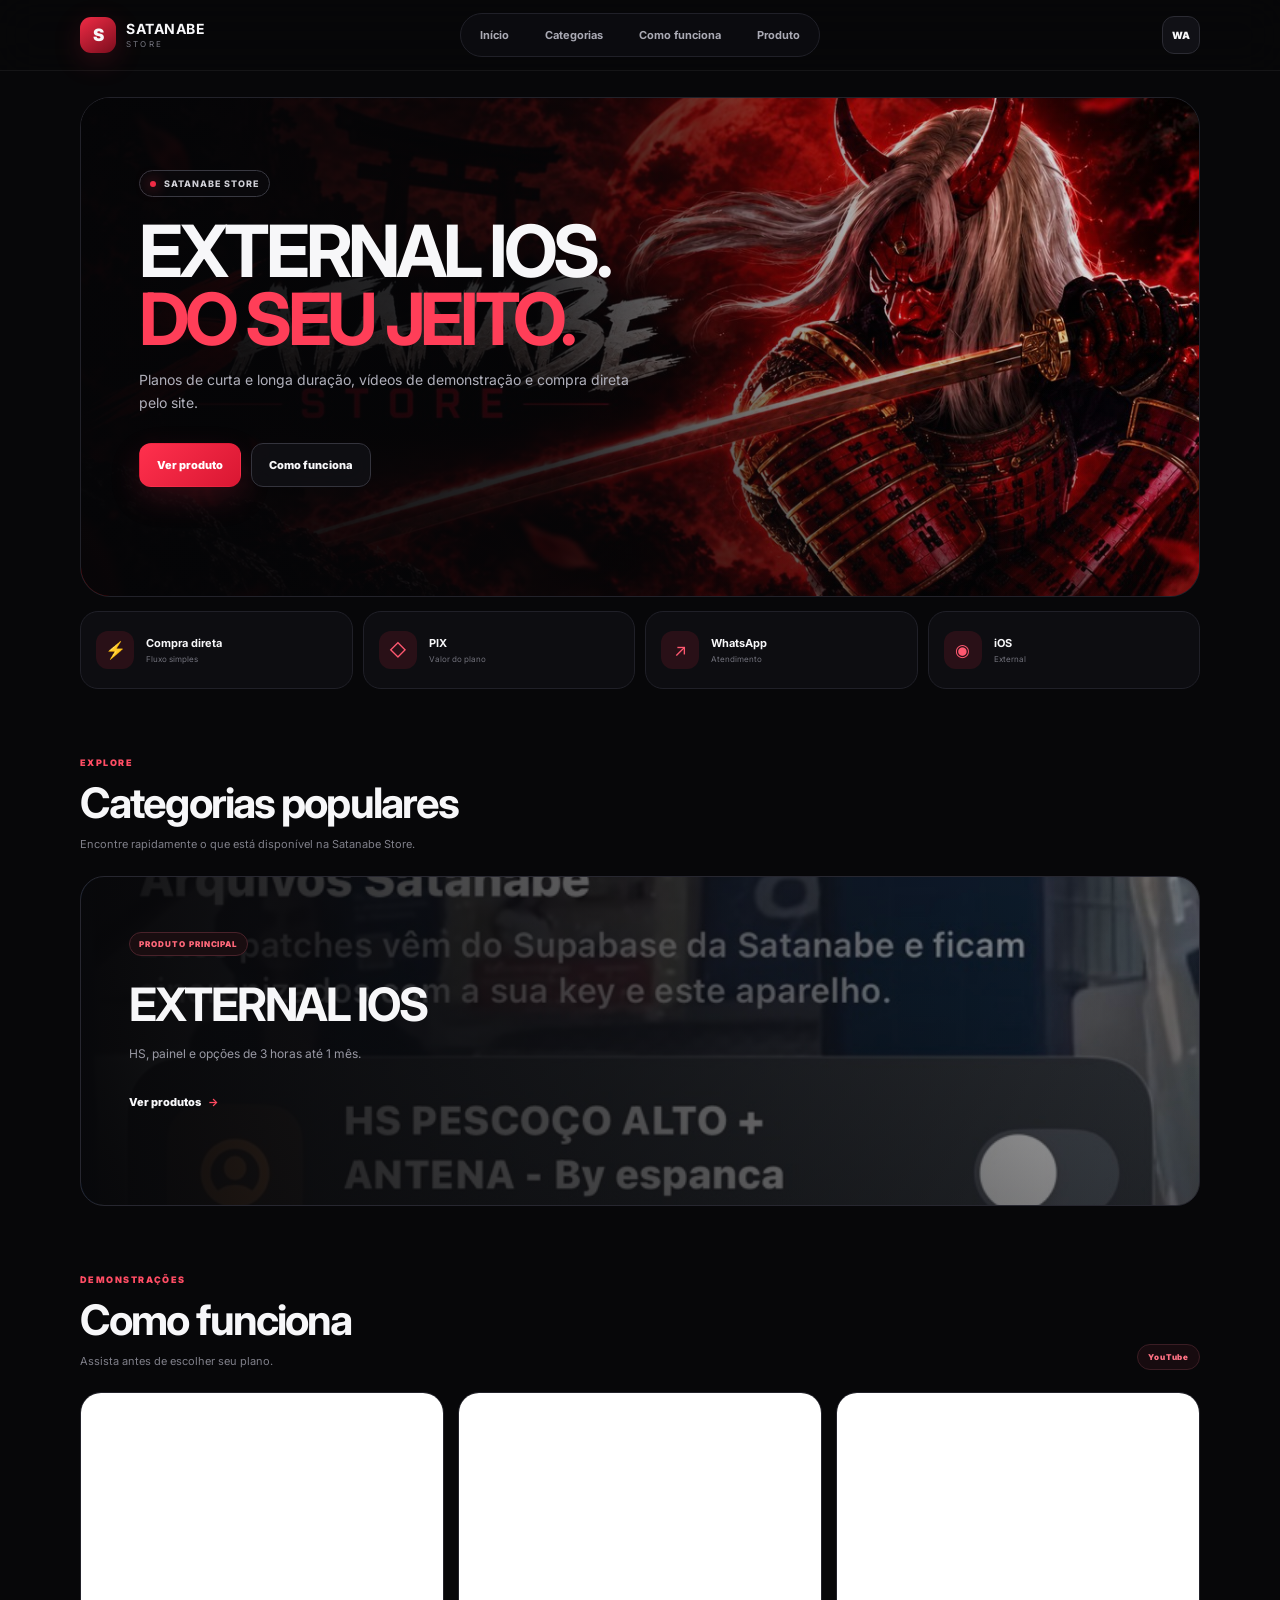
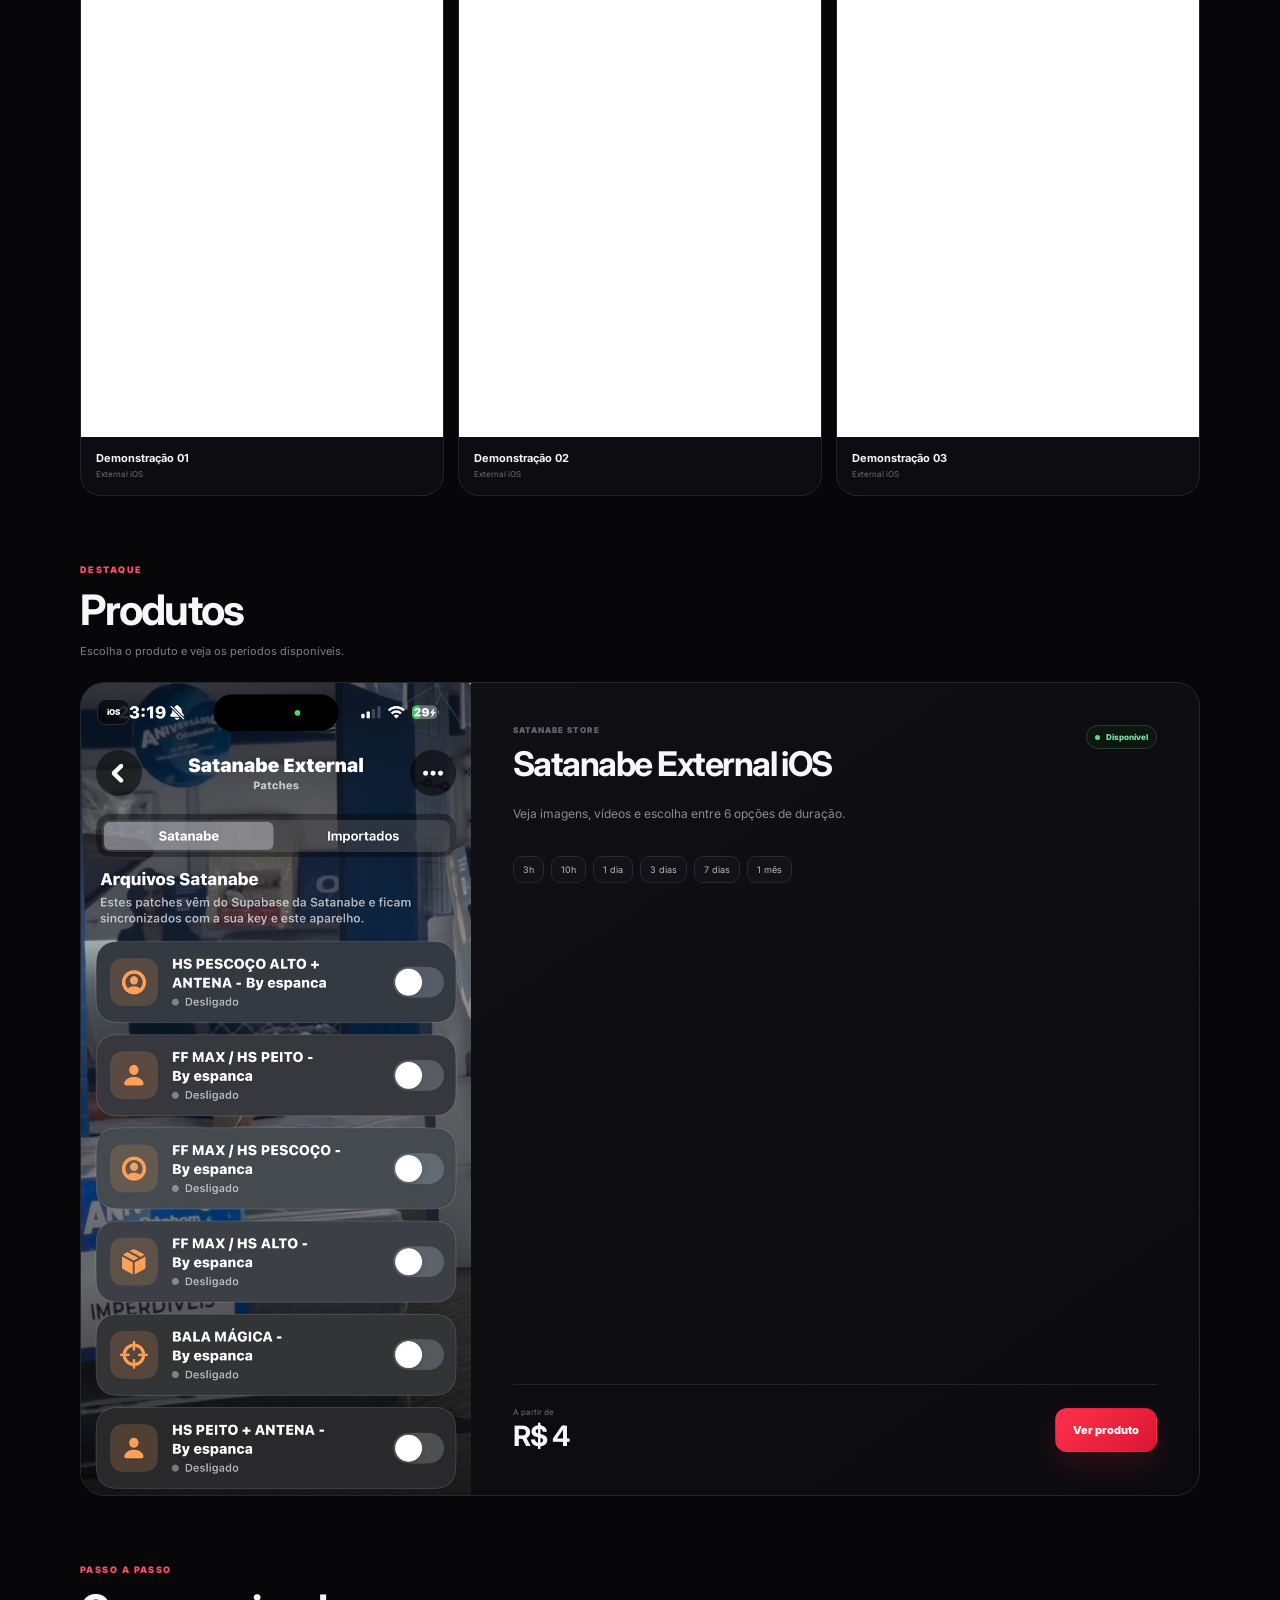
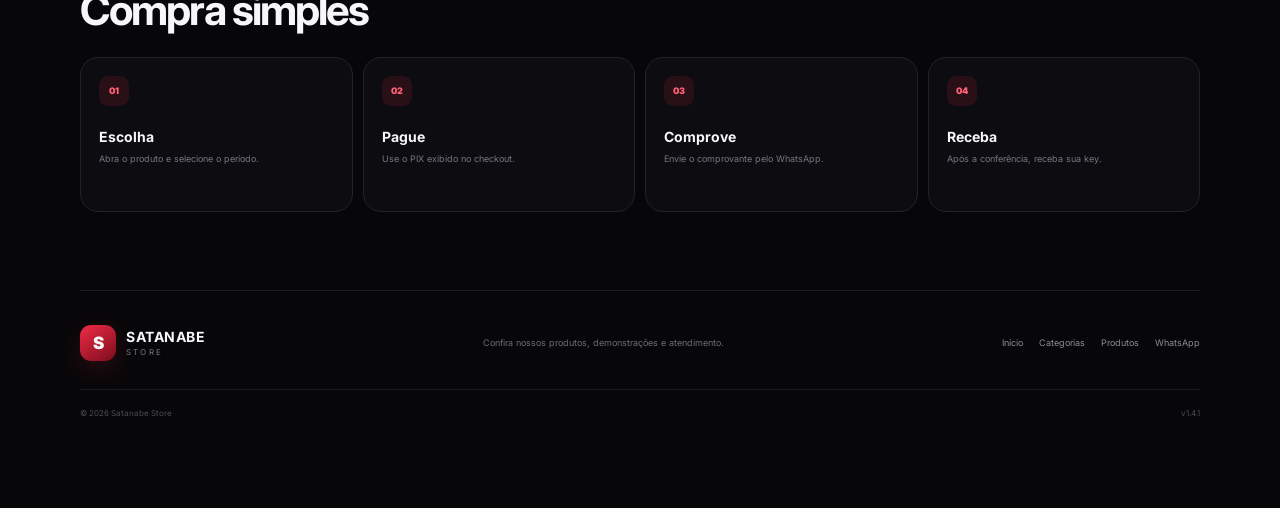
==== commit 2dd582e4: "Add files via upload" ====
--- a/index.html
+++ b/index.html
@@ -15,7 +15,7 @@
   <meta property="og:description" content="Planos, demonstrações, pagamento via PIX e atendimento pelo WhatsApp.">
   <meta property="og:url" content="https://espancashots.github.io/satanabe-store/">
   <meta property="og:image" content="https://espancashots.github.io/satanabe-store/assets/satanabe-preview.jpg">
-  <link rel="stylesheet" href="styles.css?v=14">
+  <link rel="stylesheet" href="styles.css?v=141">
 </head>
 <body>
   <header class="store-header">
@@ -159,7 +159,7 @@
       <p>Confira nossos produtos, demonstrações e atendimento.</p>
       <div class="footer-links"><a href="#top">Início</a><a href="#categorias">Categorias</a><a href="#produto">Produtos</a><a href="https://wa.me/5521987269193" target="_blank" rel="noopener">WhatsApp</a></div>
     </div>
-    <div class="footer-bottom"><span>© 2026 Satanabe Store</span><span>v1.4</span></div>
+    <div class="footer-bottom"><span>© 2026 Satanabe Store</span><span>v1.4.1</span></div>
   </footer>
 
   <nav class="mobile-nav" aria-label="Navegação móvel">
@@ -170,6 +170,6 @@
   </nav>
 
   <div id="toast" class="toast" role="status" aria-live="polite"></div>
-  <script src="app.js?v=14"></script>
+  <script src="app.js?v=141"></script>
 </body>
 </html>
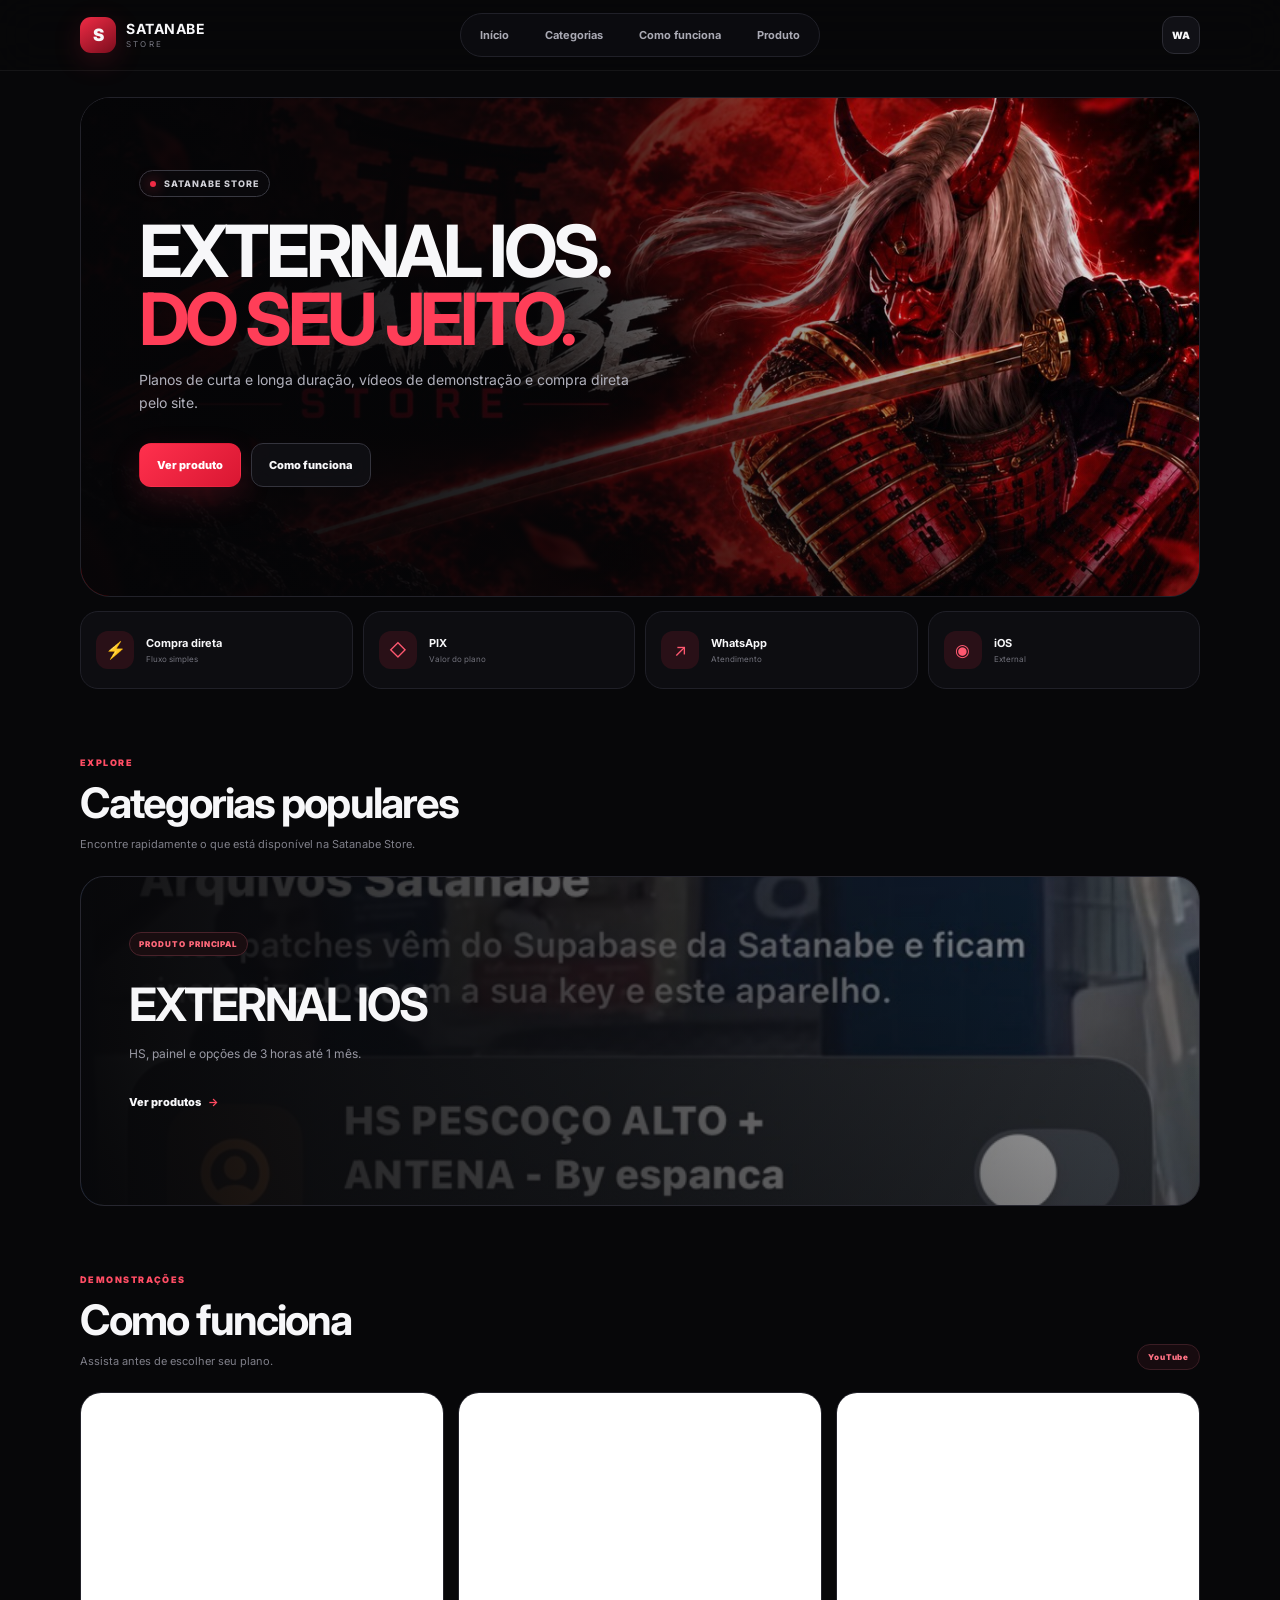
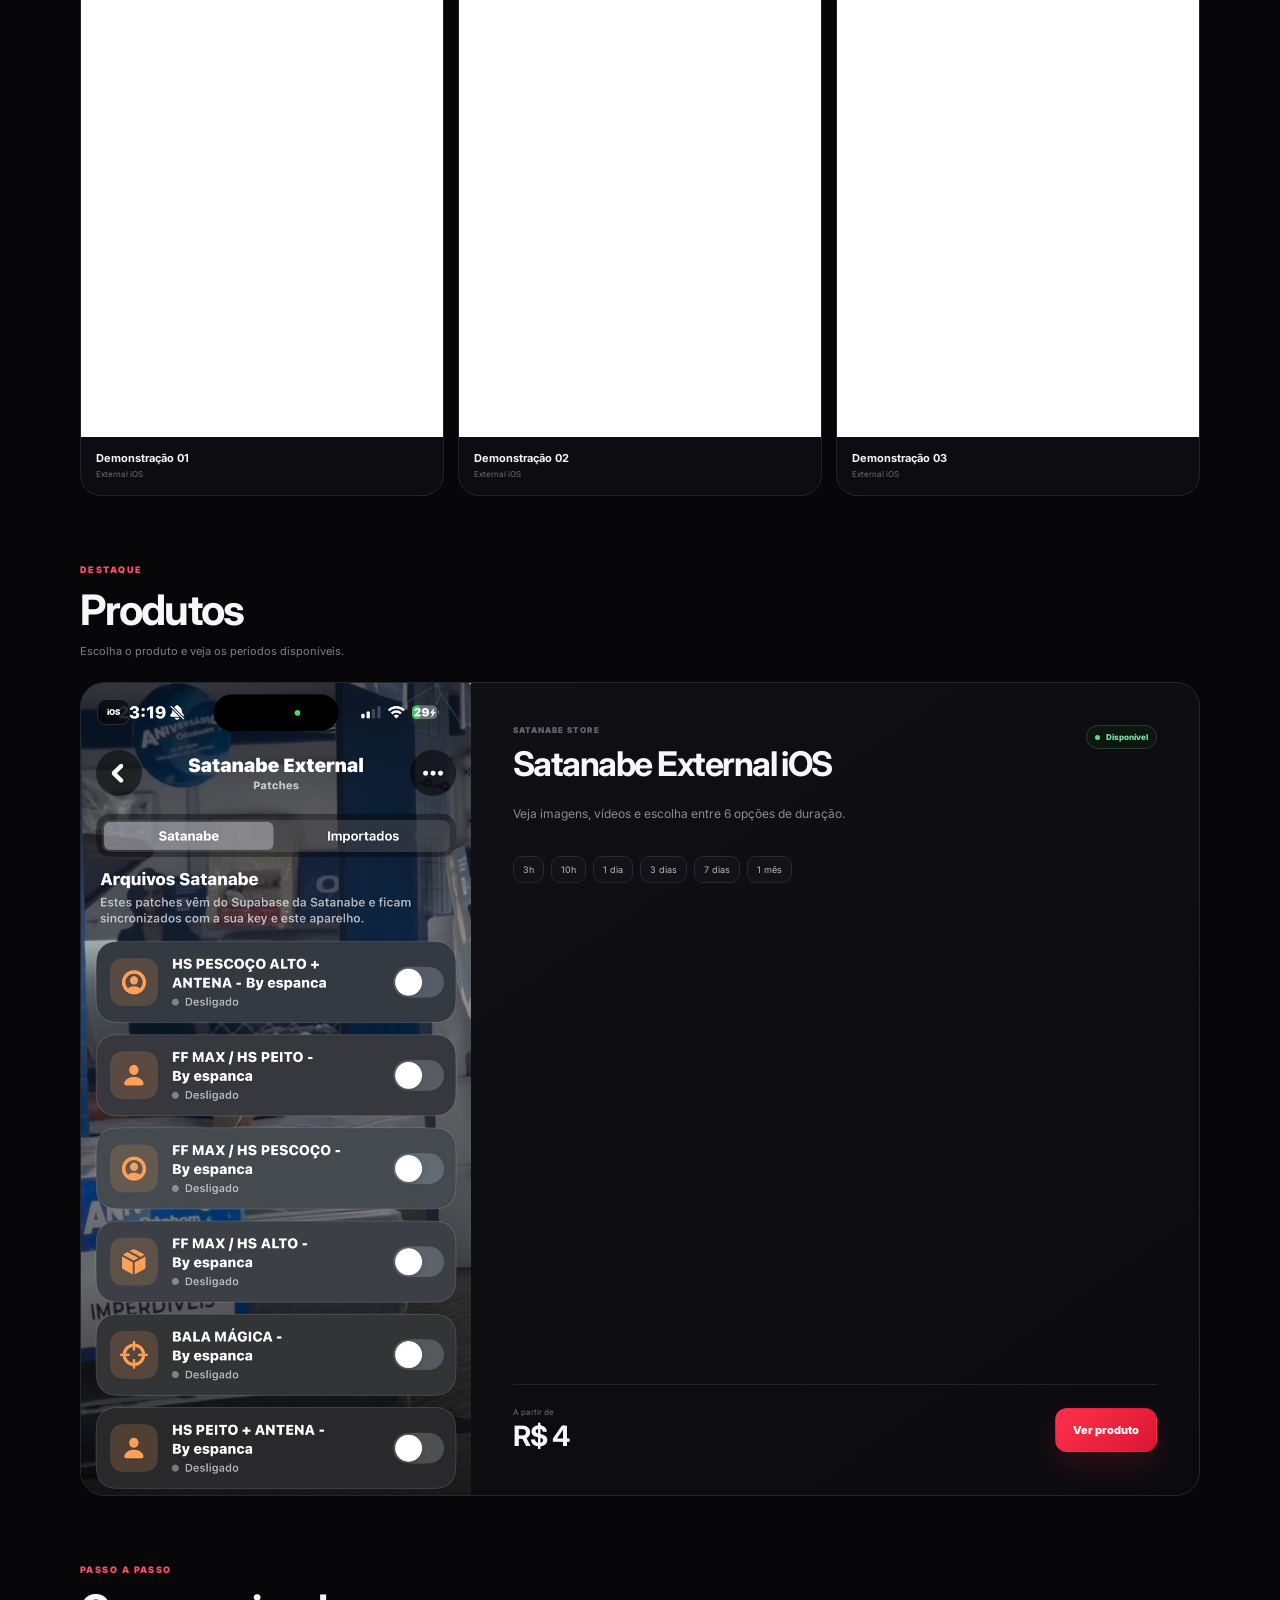
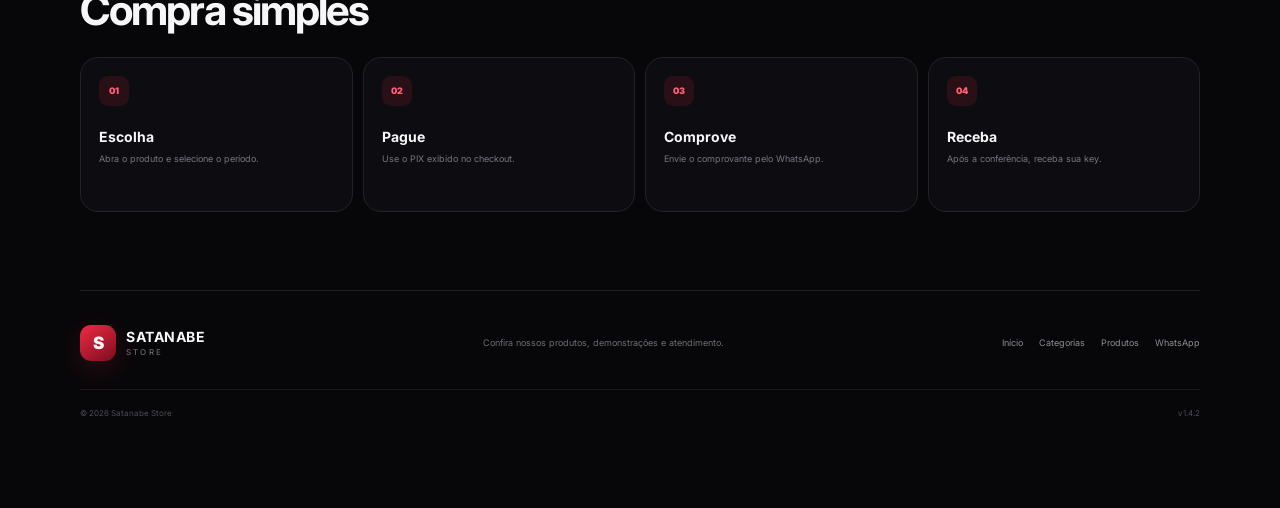
==== commit 1dcda1cf: "Add files via upload" ====
--- a/index.html
+++ b/index.html
@@ -15,7 +15,7 @@
   <meta property="og:description" content="Planos, demonstrações, pagamento via PIX e atendimento pelo WhatsApp.">
   <meta property="og:url" content="https://espancashots.github.io/satanabe-store/">
   <meta property="og:image" content="https://espancashots.github.io/satanabe-store/assets/satanabe-preview.jpg">
-  <link rel="stylesheet" href="styles.css?v=141">
+  <link rel="stylesheet" href="styles.css?v=142">
 </head>
 <body>
   <header class="store-header">
@@ -65,7 +65,7 @@
         </div>
       </div>
 
-      <a class="category-card" href="planos/satanabe-external-ios/">
+      <a class="category-card" href="external-ios.html">
         <div class="category-image">
           <img src="assets/satanabe-external-ios-panel.jpeg" alt="Satanabe External iOS" loading="lazy">
         </div>
@@ -115,7 +115,7 @@
       </div>
 
       <article class="store-product-card">
-        <a class="store-product-image" href="planos/satanabe-external-ios/">
+        <a class="store-product-image" href="external-ios.html">
           <img src="assets/satanabe-external-ios-panel.jpeg" alt="Painel do Satanabe External iOS" loading="lazy">
           <span class="floating-badge">iOS</span>
         </a>
@@ -131,7 +131,7 @@
           <div class="duration-chips"><span>3h</span><span>10h</span><span>1 dia</span><span>3 dias</span><span>7 dias</span><span>1 mês</span></div>
           <div class="product-buy-row">
             <div><small>A partir de</small><strong>R$ 4</strong></div>
-            <a class="btn btn-primary" href="planos/satanabe-external-ios/">Ver produto</a>
+            <a class="btn btn-primary" href="external-ios.html">Ver produto</a>
           </div>
         </div>
       </article>
@@ -159,7 +159,7 @@
       <p>Confira nossos produtos, demonstrações e atendimento.</p>
       <div class="footer-links"><a href="#top">Início</a><a href="#categorias">Categorias</a><a href="#produto">Produtos</a><a href="https://wa.me/5521987269193" target="_blank" rel="noopener">WhatsApp</a></div>
     </div>
-    <div class="footer-bottom"><span>© 2026 Satanabe Store</span><span>v1.4.1</span></div>
+    <div class="footer-bottom"><span>© 2026 Satanabe Store</span><span>v1.4.2</span></div>
   </footer>
 
   <nav class="mobile-nav" aria-label="Navegação móvel">
@@ -170,6 +170,6 @@
   </nav>
 
   <div id="toast" class="toast" role="status" aria-live="polite"></div>
-  <script src="app.js?v=141"></script>
+  <script src="app.js?v=142"></script>
 </body>
 </html>
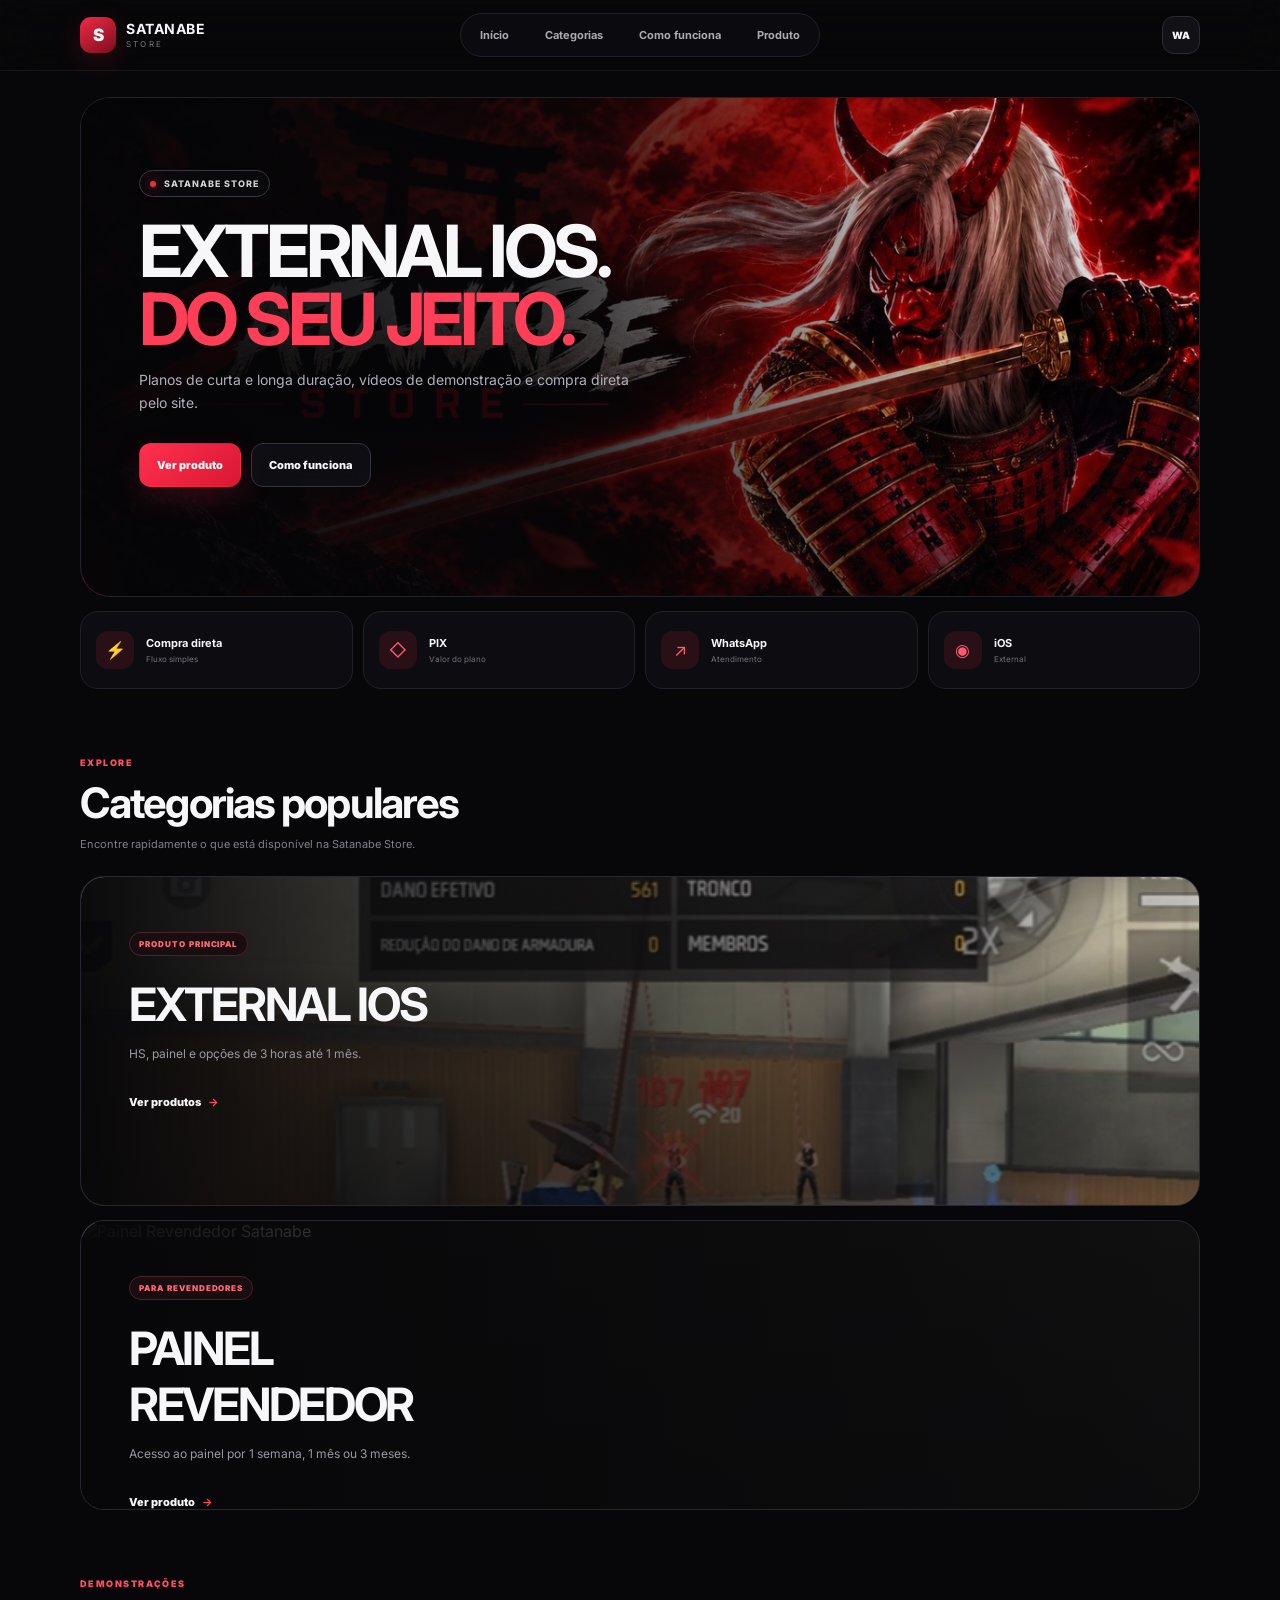
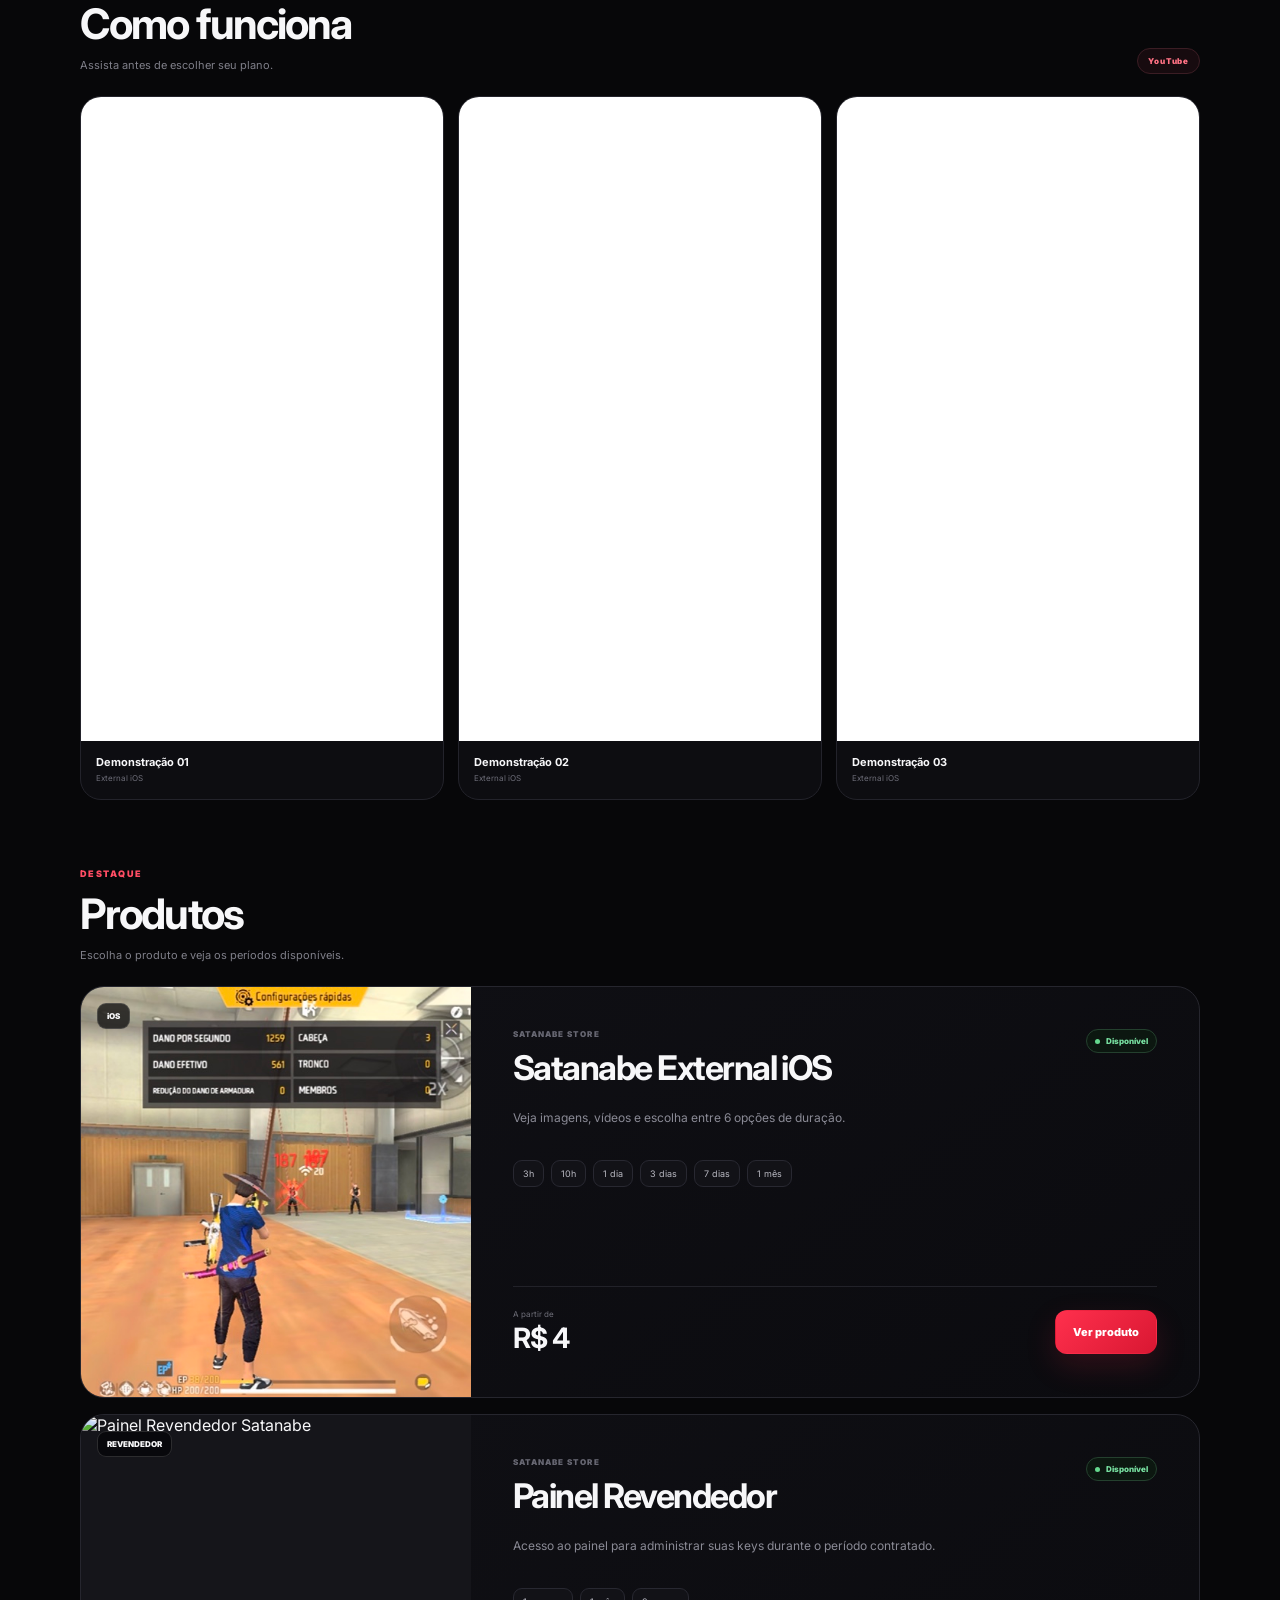
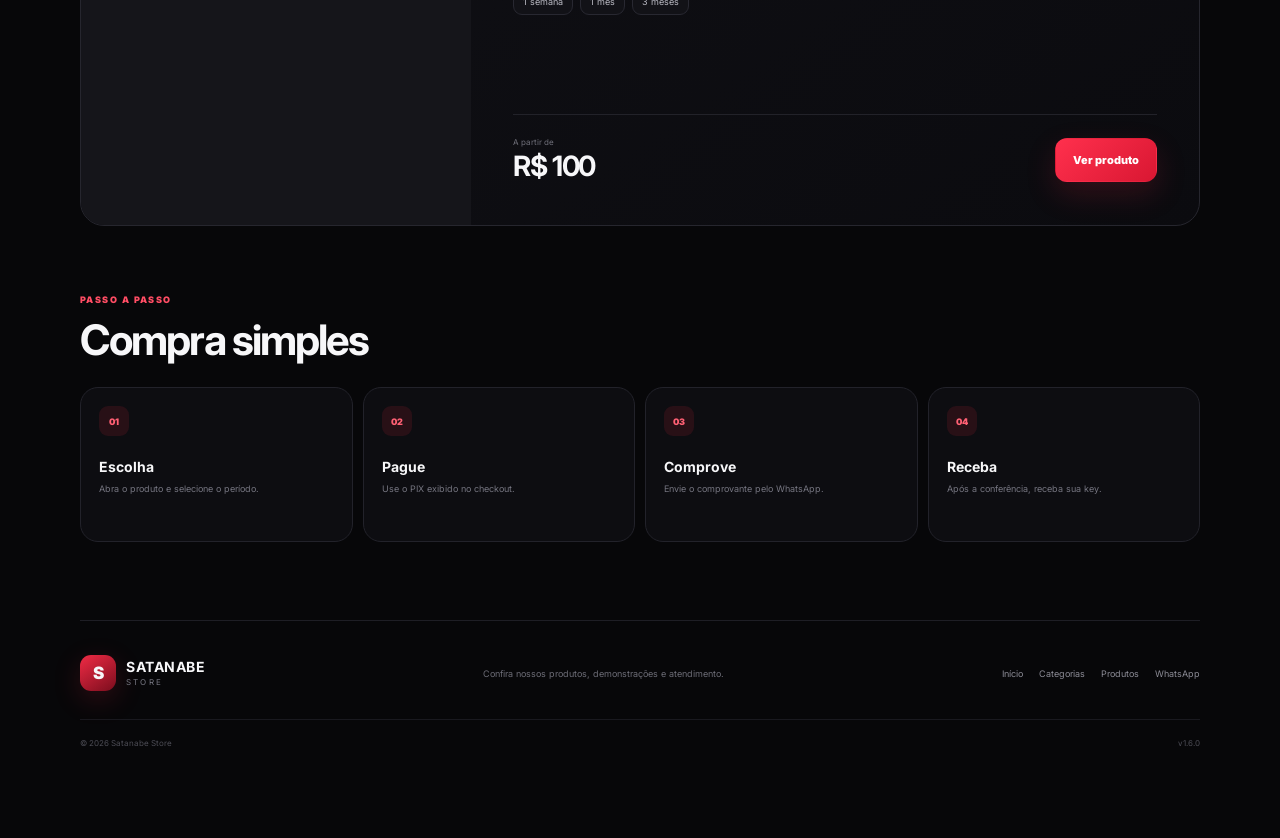
==== commit ce756f8d: "Add files via upload" ====
--- a/index.html
+++ b/index.html
@@ -15,7 +15,7 @@
   <meta property="og:description" content="Planos, demonstrações, pagamento via PIX e atendimento pelo WhatsApp.">
   <meta property="og:url" content="https://espancashots.github.io/satanabe-store/">
   <meta property="og:image" content="https://espancashots.github.io/satanabe-store/assets/satanabe-preview.jpg">
-  <link rel="stylesheet" href="styles.css?v=142">
+  <link rel="stylesheet" href="styles.css?v=160">
 </head>
 <body>
   <header class="store-header">
@@ -67,7 +67,7 @@
 
       <a class="category-card" href="external-ios.html">
         <div class="category-image">
-          <img src="assets/satanabe-external-ios-panel.jpeg" alt="Satanabe External iOS" loading="lazy">
+          <img src="assets/satanabe-external-gameplay-1.jpeg" alt="Satanabe External iOS" loading="lazy">
         </div>
         <div class="category-overlay"></div>
         <div class="category-content">
@@ -75,6 +75,19 @@
           <h3>EXTERNAL IOS</h3>
           <p>HS, painel e opções de 3 horas até 1 mês.</p>
           <span class="category-link">Ver produtos <b>→</b></span>
+        </div>
+      </a>
+
+      <a class="category-card category-card-secondary" href="painel-revendedor.html">
+        <div class="category-image">
+          <img src="assets/painel-revendedor-cover.svg" alt="Painel Revendedor Satanabe" loading="lazy">
+        </div>
+        <div class="category-overlay"></div>
+        <div class="category-content">
+          <span class="category-badge">PARA REVENDEDORES</span>
+          <h3>PAINEL REVENDEDOR</h3>
+          <p>Acesso ao painel por 1 semana, 1 mês ou 3 meses.</p>
+          <span class="category-link">Ver produto <b>→</b></span>
         </div>
       </a>
     </section>
@@ -114,9 +127,10 @@
         </div>
       </div>
 
+<div class="products-list">
       <article class="store-product-card">
         <a class="store-product-image" href="external-ios.html">
-          <img src="assets/satanabe-external-ios-panel.jpeg" alt="Painel do Satanabe External iOS" loading="lazy">
+          <img src="assets/satanabe-external-gameplay-1.jpeg" alt="Painel do Satanabe External iOS" loading="lazy">
           <span class="floating-badge">iOS</span>
         </a>
         <div class="store-product-body">
@@ -135,6 +149,28 @@
           </div>
         </div>
       </article>
+      <article class="store-product-card">
+        <a class="store-product-image" href="painel-revendedor.html">
+          <img src="assets/painel-revendedor-cover.svg" alt="Painel Revendedor Satanabe" loading="lazy">
+          <span class="floating-badge">REVENDEDOR</span>
+        </a>
+        <div class="store-product-body">
+          <div class="product-headline">
+            <div>
+              <span class="muted-label">SATANABE STORE</span>
+              <h3>Painel Revendedor</h3>
+            </div>
+            <span class="status-dot">Disponível</span>
+          </div>
+          <p>Acesso ao painel para administrar suas keys durante o período contratado.</p>
+          <div class="duration-chips"><span>1 semana</span><span>1 mês</span><span>3 meses</span></div>
+          <div class="product-buy-row">
+            <div><small>A partir de</small><strong>R$ 100</strong></div>
+            <a class="btn btn-primary" href="painel-revendedor.html">Ver produto</a>
+          </div>
+        </div>
+      </article>
+      </div>
     </section>
 
     <section class="purchase-flow section-block">
@@ -159,7 +195,7 @@
       <p>Confira nossos produtos, demonstrações e atendimento.</p>
       <div class="footer-links"><a href="#top">Início</a><a href="#categorias">Categorias</a><a href="#produto">Produtos</a><a href="https://wa.me/5521987269193" target="_blank" rel="noopener">WhatsApp</a></div>
     </div>
-    <div class="footer-bottom"><span>© 2026 Satanabe Store</span><span>v1.4.2</span></div>
+    <div class="footer-bottom"><span>© 2026 Satanabe Store</span><span>v1.6.0</span></div>
   </footer>
 
   <nav class="mobile-nav" aria-label="Navegação móvel">
@@ -170,6 +206,6 @@
   </nav>
 
   <div id="toast" class="toast" role="status" aria-live="polite"></div>
-  <script src="app.js?v=142"></script>
+  <script src="app.js?v=160"></script>
 </body>
 </html>
--- a/styles.css
+++ b/styles.css
@@ -47,3 +47,7 @@
   .checkout-grid{grid-template-columns:1fr}.checkout-main{padding-top:30px}.checkout-heading h1{font-size:36px}.order-card,.payment-card{padding:16px}.qr-wrap{width:min(240px,82%)}.checkout-page{padding-bottom:0}
 }
 @media(max-width:430px){.quick-benefits article{padding:12px}.quick-benefits article>span{width:34px;height:34px}.hero-banner h1{font-size:40px}.plans-grid{grid-template-columns:1fr 1fr}.product-buy-row .btn{padding-left:12px;padding-right:12px}.detail-main-image{height:390px}.detail-facts{grid-template-columns:repeat(3,1fr)}}
+
+/* v1.6.0 — múltiplos produtos */
+.products-list{display:grid;gap:16px}.category-card+.category-card{margin-top:14px}.category-card-secondary{height:290px}.category-card-secondary .category-image img{object-position:center}.detail-thumbs-five{grid-template-columns:repeat(5,1fr)}.reseller-media .detail-main-image img{object-position:center}.reseller-plans{grid-template-columns:repeat(3,1fr)}
+@media(max-width:760px){.products-list{gap:12px}.category-card-secondary{height:310px}.detail-thumbs-five{grid-template-columns:repeat(5,1fr);gap:5px}.detail-thumbs-five button{border-radius:8px}.reseller-plans{grid-template-columns:1fr 1fr}.reseller-plans .plan-card:last-child{grid-column:1/-1}.reseller-flow{grid-template-columns:1fr 1fr}}
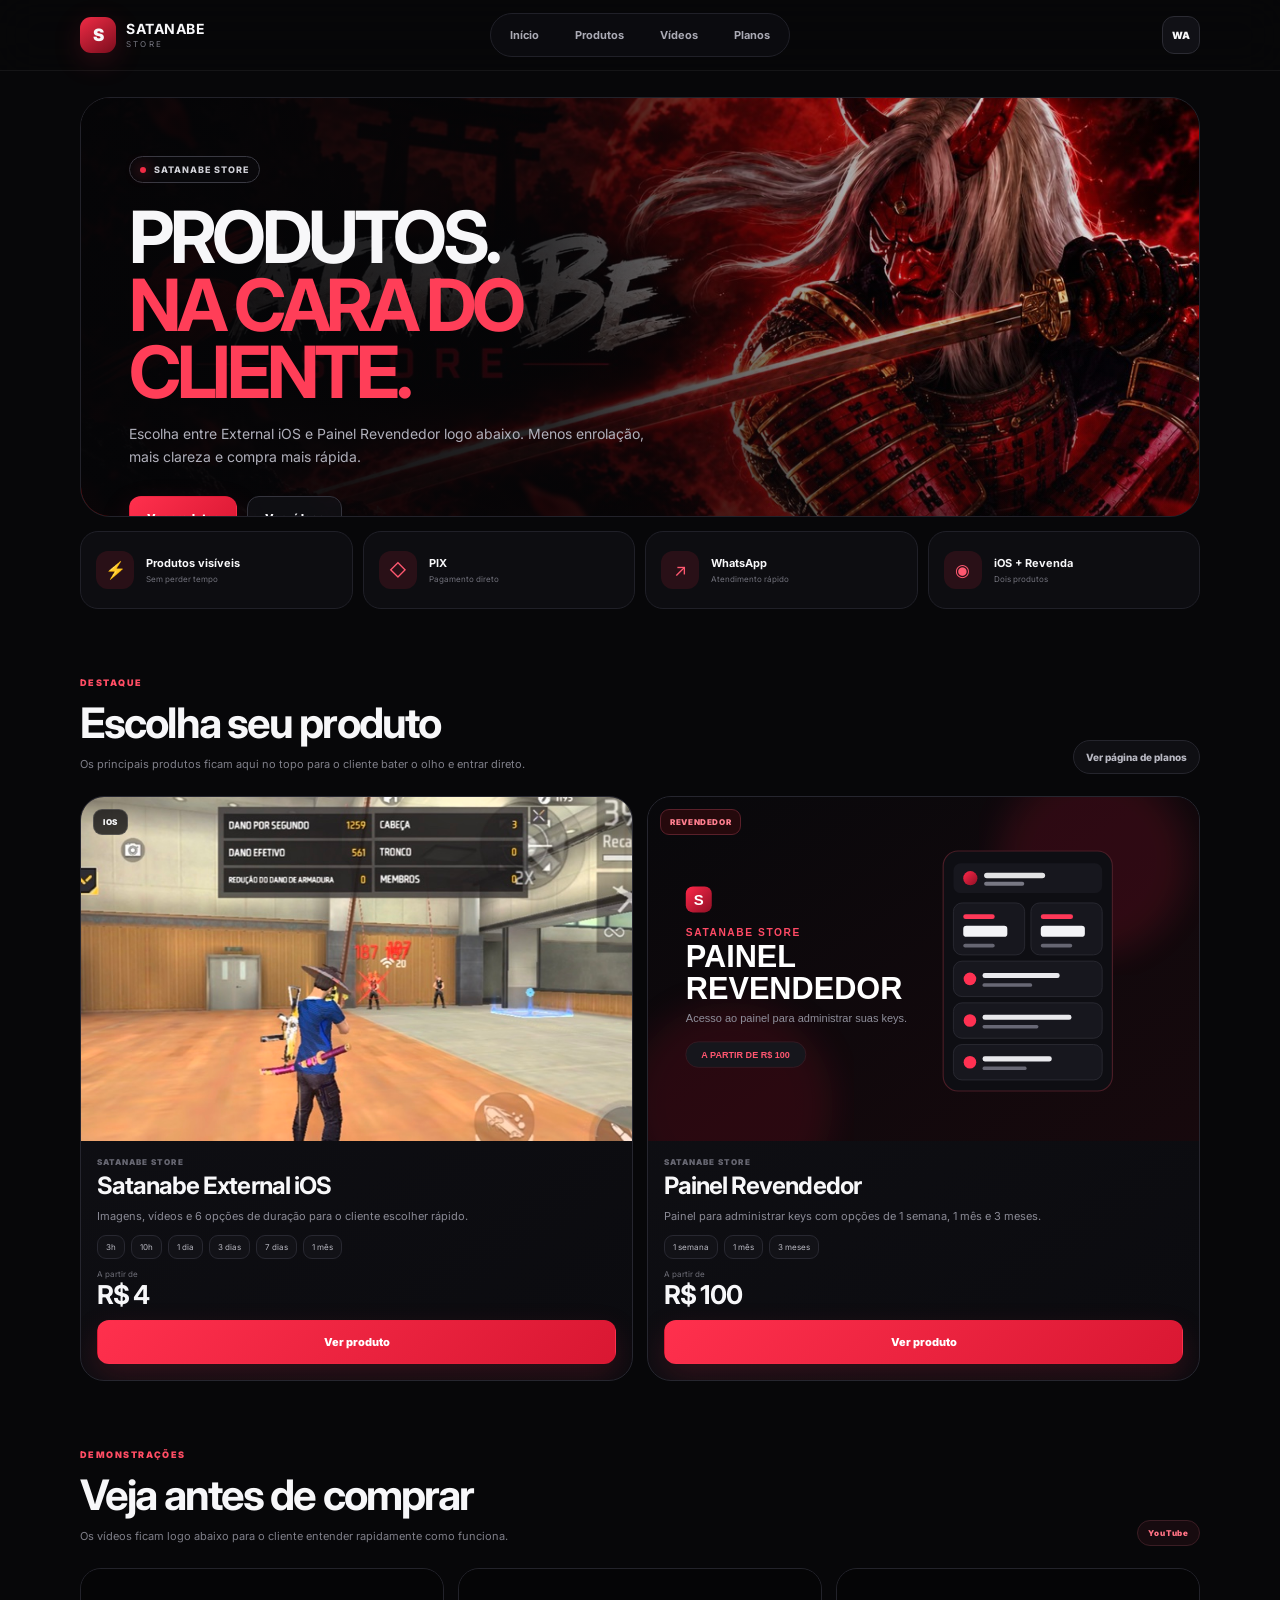
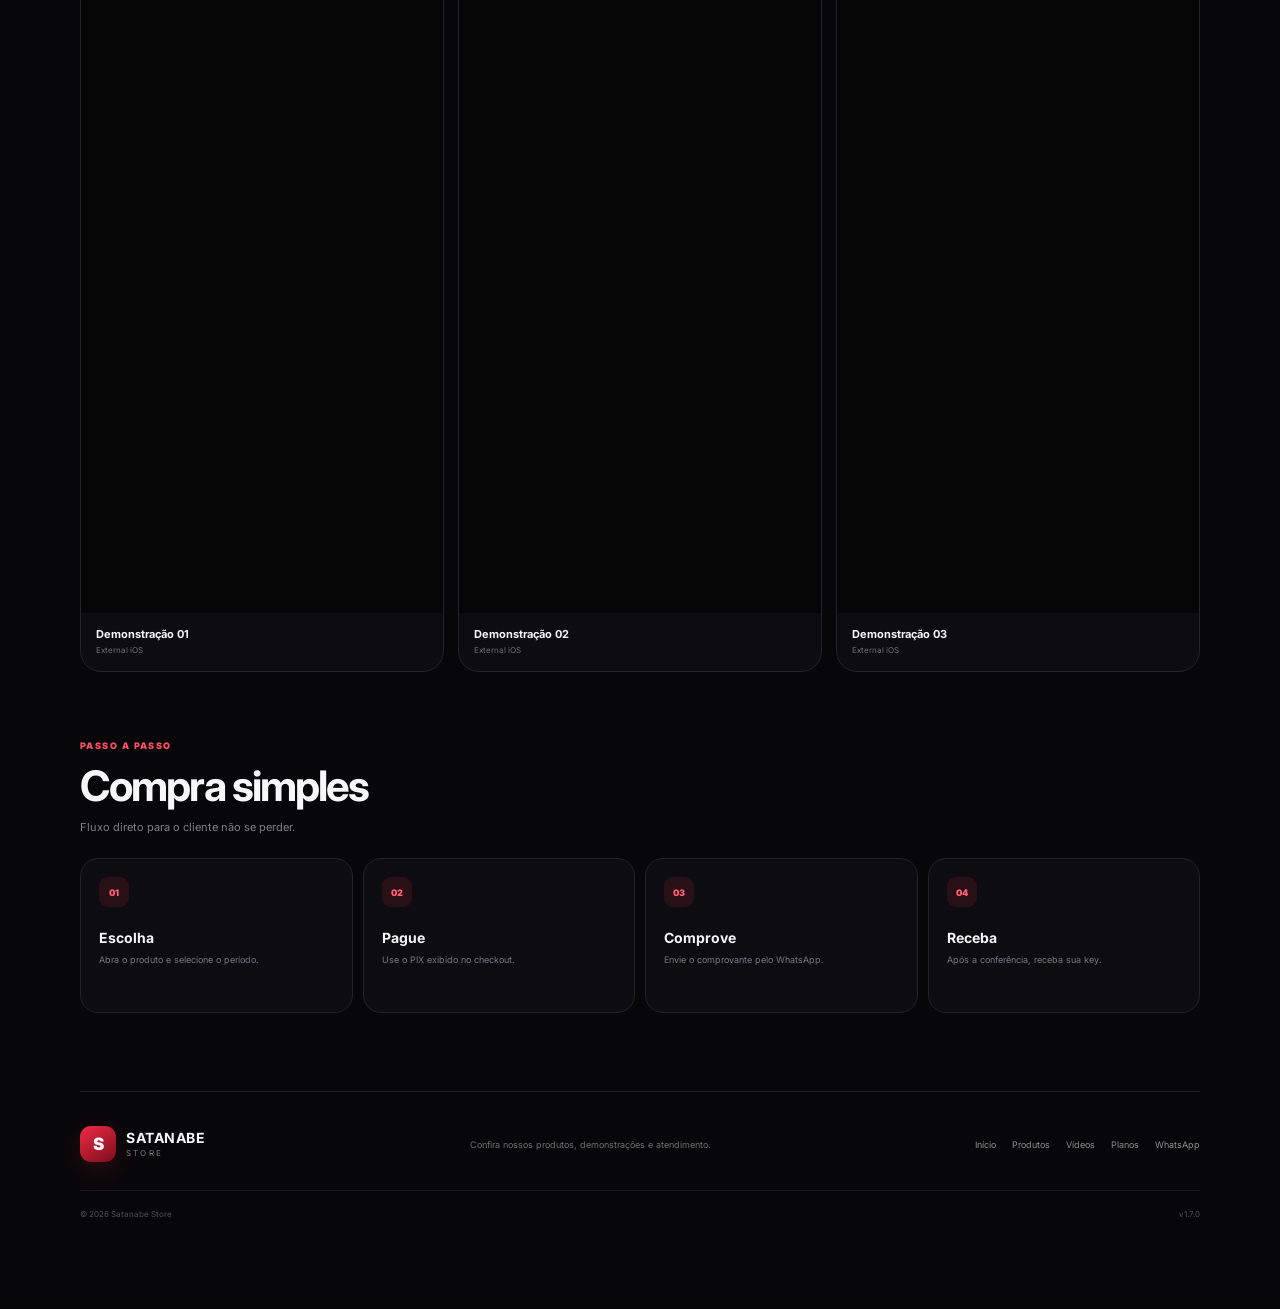
==== commit a892f5a6: "Add files via upload" ====
--- a/index.html
+++ b/index.html
@@ -15,7 +15,7 @@
   <meta property="og:description" content="Planos, demonstrações, pagamento via PIX e atendimento pelo WhatsApp.">
   <meta property="og:url" content="https://espancashots.github.io/satanabe-store/">
   <meta property="og:image" content="https://espancashots.github.io/satanabe-store/assets/satanabe-preview.jpg">
-  <link rel="stylesheet" href="styles.css?v=160">
+  <link rel="stylesheet" href="styles.css?v=170">
 </head>
 <body>
   <header class="store-header">
@@ -26,9 +26,9 @@
       </a>
       <nav class="desktop-nav" aria-label="Navegação principal">
         <a href="#top">Início</a>
-        <a href="#categorias">Categorias</a>
-        <a href="#como-funciona">Como funciona</a>
-        <a href="#produto">Produto</a>
+        <a href="#produto">Produtos</a>
+        <a href="#como-funciona">Vídeos</a>
+        <a href="planos.html">Planos</a>
       </nav>
       <a class="icon-action" href="https://wa.me/5521987269193" target="_blank" rel="noopener" aria-label="Abrir WhatsApp">WA</a>
     </div>
@@ -40,64 +40,79 @@
       <div class="hero-banner-shade"></div>
       <div class="hero-banner-content">
         <span class="pill pill-live"><i></i> SATANABE STORE</span>
-        <h1>EXTERNAL IOS.<br><span>DO SEU JEITO.</span></h1>
-        <p>Planos de curta e longa duração, vídeos de demonstração e compra direta pelo site.</p>
+        <h1>PRODUTOS.<br><span>NA CARA DO CLIENTE.</span></h1>
+        <p>Escolha entre External iOS e Painel Revendedor logo abaixo. Menos enrolação, mais clareza e compra mais rápida.</p>
         <div class="hero-actions">
-          <a class="btn btn-primary" href="#produto">Ver produto</a>
-          <a class="btn btn-glass" href="#como-funciona">Como funciona</a>
+          <a class="btn btn-primary" href="#produto">Ver produtos</a>
+          <a class="btn btn-glass" href="#como-funciona">Ver vídeos</a>
         </div>
       </div>
     </section>
 
     <section class="quick-benefits" aria-label="Vantagens da loja">
-      <article><span>⚡</span><div><b>Compra direta</b><small>Fluxo simples</small></div></article>
-      <article><span>◇</span><div><b>PIX</b><small>Valor do plano</small></div></article>
-      <article><span>↗</span><div><b>WhatsApp</b><small>Atendimento</small></div></article>
-      <article><span>◉</span><div><b>iOS</b><small>External</small></div></article>
+      <article><span>⚡</span><div><b>Produtos visíveis</b><small>Sem perder tempo</small></div></article>
+      <article><span>◇</span><div><b>PIX</b><small>Pagamento direto</small></div></article>
+      <article><span>↗</span><div><b>WhatsApp</b><small>Atendimento rápido</small></div></article>
+      <article><span>◉</span><div><b>iOS + Revenda</b><small>Dois produtos</small></div></article>
     </section>
 
-    <section id="categorias" class="section-block">
+    <section id="produto" class="section-block home-products">
       <div class="section-title-row">
         <div>
-          <span class="section-kicker">EXPLORE</span>
-          <h2>Categorias populares</h2>
-          <p>Encontre rapidamente o que está disponível na Satanabe Store.</p>
+          <span class="section-kicker">DESTAQUE</span>
+          <h2>Escolha seu produto</h2>
+          <p>Os principais produtos ficam aqui no topo para o cliente bater o olho e entrar direto.</p>
         </div>
+        <a class="section-link" href="planos.html">Ver página de planos</a>
       </div>
 
-      <a class="category-card" href="external-ios.html">
-        <div class="category-image">
-          <img src="assets/satanabe-external-gameplay-1.jpeg" alt="Satanabe External iOS" loading="lazy">
-        </div>
-        <div class="category-overlay"></div>
-        <div class="category-content">
-          <span class="category-badge">PRODUTO PRINCIPAL</span>
-          <h3>EXTERNAL IOS</h3>
-          <p>HS, painel e opções de 3 horas até 1 mês.</p>
-          <span class="category-link">Ver produtos <b>→</b></span>
-        </div>
-      </a>
+      <div class="home-products-grid">
+        <article class="home-product-card">
+          <a class="home-product-media" href="external-ios.html">
+            <img src="assets/satanabe-external-gameplay-1.jpeg" alt="Satanabe External iOS" loading="lazy">
+            <span class="home-product-badge">IOS</span>
+          </a>
+          <div class="home-product-body">
+            <div class="home-product-head">
+              <span class="muted-label">SATANABE STORE</span>
+              <h3>Satanabe External iOS</h3>
+            </div>
+            <p>Imagens, vídeos e 6 opções de duração para o cliente escolher rápido.</p>
+            <div class="home-product-tags"><span>3h</span><span>10h</span><span>1 dia</span><span>3 dias</span><span>7 dias</span><span>1 mês</span></div>
+            <div class="home-product-bottom">
+              <div class="home-product-price"><small>A partir de</small><strong>R$ 4</strong></div>
+              <a class="btn btn-primary btn-full" href="external-ios.html">Ver produto</a>
+            </div>
+          </div>
+        </article>
 
-      <a class="category-card category-card-secondary" href="painel-revendedor.html">
-        <div class="category-image">
-          <img src="assets/painel-revendedor-cover.svg" alt="Painel Revendedor Satanabe" loading="lazy">
-        </div>
-        <div class="category-overlay"></div>
-        <div class="category-content">
-          <span class="category-badge">PARA REVENDEDORES</span>
-          <h3>PAINEL REVENDEDOR</h3>
-          <p>Acesso ao painel por 1 semana, 1 mês ou 3 meses.</p>
-          <span class="category-link">Ver produto <b>→</b></span>
-        </div>
-      </a>
+        <article class="home-product-card">
+          <a class="home-product-media" href="painel-revendedor.html">
+            <img src="assets/painel-revendedor-cover.svg" alt="Painel Revendedor" loading="lazy">
+            <span class="home-product-badge home-product-badge-alt">REVENDEDOR</span>
+          </a>
+          <div class="home-product-body">
+            <div class="home-product-head">
+              <span class="muted-label">SATANABE STORE</span>
+              <h3>Painel Revendedor</h3>
+            </div>
+            <p>Painel para administrar keys com opções de 1 semana, 1 mês e 3 meses.</p>
+            <div class="home-product-tags"><span>1 semana</span><span>1 mês</span><span>3 meses</span></div>
+            <div class="home-product-bottom">
+              <div class="home-product-price"><small>A partir de</small><strong>R$ 100</strong></div>
+              <a class="btn btn-primary btn-full" href="painel-revendedor.html">Ver produto</a>
+            </div>
+          </div>
+        </article>
+      </div>
     </section>
 
     <section id="como-funciona" class="section-block">
       <div class="section-title-row">
         <div>
           <span class="section-kicker">DEMONSTRAÇÕES</span>
-          <h2>Como funciona</h2>
-          <p>Assista antes de escolher seu plano.</p>
+          <h2>Veja antes de comprar</h2>
+          <p>Os vídeos ficam logo abaixo para o cliente entender rapidamente como funciona.</p>
         </div>
         <span class="youtube-badge">YouTube</span>
       </div>
@@ -118,66 +133,12 @@
       </div>
     </section>
 
-    <section id="produto" class="section-block">
-      <div class="section-title-row">
-        <div>
-          <span class="section-kicker">DESTAQUE</span>
-          <h2>Produtos</h2>
-          <p>Escolha o produto e veja os períodos disponíveis.</p>
-        </div>
-      </div>
-
-<div class="products-list">
-      <article class="store-product-card">
-        <a class="store-product-image" href="external-ios.html">
-          <img src="assets/satanabe-external-gameplay-1.jpeg" alt="Painel do Satanabe External iOS" loading="lazy">
-          <span class="floating-badge">iOS</span>
-        </a>
-        <div class="store-product-body">
-          <div class="product-headline">
-            <div>
-              <span class="muted-label">SATANABE STORE</span>
-              <h3>Satanabe External iOS</h3>
-            </div>
-            <span class="status-dot">Disponível</span>
-          </div>
-          <p>Veja imagens, vídeos e escolha entre 6 opções de duração.</p>
-          <div class="duration-chips"><span>3h</span><span>10h</span><span>1 dia</span><span>3 dias</span><span>7 dias</span><span>1 mês</span></div>
-          <div class="product-buy-row">
-            <div><small>A partir de</small><strong>R$ 4</strong></div>
-            <a class="btn btn-primary" href="external-ios.html">Ver produto</a>
-          </div>
-        </div>
-      </article>
-      <article class="store-product-card">
-        <a class="store-product-image" href="painel-revendedor.html">
-          <img src="assets/painel-revendedor-cover.svg" alt="Painel Revendedor Satanabe" loading="lazy">
-          <span class="floating-badge">REVENDEDOR</span>
-        </a>
-        <div class="store-product-body">
-          <div class="product-headline">
-            <div>
-              <span class="muted-label">SATANABE STORE</span>
-              <h3>Painel Revendedor</h3>
-            </div>
-            <span class="status-dot">Disponível</span>
-          </div>
-          <p>Acesso ao painel para administrar suas keys durante o período contratado.</p>
-          <div class="duration-chips"><span>1 semana</span><span>1 mês</span><span>3 meses</span></div>
-          <div class="product-buy-row">
-            <div><small>A partir de</small><strong>R$ 100</strong></div>
-            <a class="btn btn-primary" href="painel-revendedor.html">Ver produto</a>
-          </div>
-        </div>
-      </article>
-      </div>
-    </section>
-
     <section class="purchase-flow section-block">
       <div class="section-title-row">
         <div>
           <span class="section-kicker">PASSO A PASSO</span>
           <h2>Compra simples</h2>
+          <p>Fluxo direto para o cliente não se perder.</p>
         </div>
       </div>
       <div class="flow-grid">
@@ -193,19 +154,19 @@
     <div class="footer-main">
       <a class="brand" href="#top"><span class="brand-mark">S</span><span class="brand-copy"><b>SATANABE</b><small>STORE</small></span></a>
       <p>Confira nossos produtos, demonstrações e atendimento.</p>
-      <div class="footer-links"><a href="#top">Início</a><a href="#categorias">Categorias</a><a href="#produto">Produtos</a><a href="https://wa.me/5521987269193" target="_blank" rel="noopener">WhatsApp</a></div>
+      <div class="footer-links"><a href="#top">Início</a><a href="#produto">Produtos</a><a href="#como-funciona">Vídeos</a><a href="planos.html">Planos</a><a href="https://wa.me/5521987269193" target="_blank" rel="noopener">WhatsApp</a></div>
     </div>
-    <div class="footer-bottom"><span>© 2026 Satanabe Store</span><span>v1.6.0</span></div>
+    <div class="footer-bottom"><span>© 2026 Satanabe Store</span><span>v1.7.0</span></div>
   </footer>
 
   <nav class="mobile-nav" aria-label="Navegação móvel">
     <a href="#top"><span>⌂</span><small>Início</small></a>
-    <a href="#categorias"><span>▦</span><small>Categorias</small></a>
+    <a href="planos.html"><span>▦</span><small>Planos</small></a>
     <a href="#como-funciona"><span>▶</span><small>Vídeos</small></a>
     <a href="#produto"><span>◈</span><small>Produtos</small></a>
   </nav>
 
   <div id="toast" class="toast" role="status" aria-live="polite"></div>
-  <script src="app.js?v=160"></script>
+  <script src="app.js?v=170"></script>
 </body>
 </html>
--- a/styles.css
+++ b/styles.css
@@ -51,3 +51,11 @@
 /* v1.6.0 — múltiplos produtos */
 .products-list{display:grid;gap:16px}.category-card+.category-card{margin-top:14px}.category-card-secondary{height:290px}.category-card-secondary .category-image img{object-position:center}.detail-thumbs-five{grid-template-columns:repeat(5,1fr)}.reseller-media .detail-main-image img{object-position:center}.reseller-plans{grid-template-columns:repeat(3,1fr)}
 @media(max-width:760px){.products-list{gap:12px}.category-card-secondary{height:310px}.detail-thumbs-five{grid-template-columns:repeat(5,1fr);gap:5px}.detail-thumbs-five button{border-radius:8px}.reseller-plans{grid-template-columns:1fr 1fr}.reseller-plans .plan-card:last-child{grid-column:1/-1}.reseller-flow{grid-template-columns:1fr 1fr}}
+
+
+/* v1.7.0 — vitrine compacta de produtos */
+.section-link{display:inline-flex;align-items:center;gap:6px;border:1px solid #25252d;border-radius:999px;padding:10px 12px;background:#0f0f13;color:#b8b8c2;font-size:10px;font-weight:800}
+.hero-banner{height:420px}.hero-banner-content{padding:58px 48px}.quick-benefits{margin-top:14px}.home-products-grid{display:grid;grid-template-columns:repeat(2,minmax(0,1fr));gap:14px}.home-product-card{display:flex;flex-direction:column;border:1px solid #26262f;border-radius:24px;overflow:hidden;background:linear-gradient(145deg,#101015,#0b0b0f);min-height:100%}.home-product-media{position:relative;display:block;aspect-ratio:16/10;background:#141419;overflow:hidden}.home-product-media img{width:100%;height:100%;object-fit:cover;object-position:center 30%;transition:.28s}.home-product-card:hover .home-product-media img{transform:scale(1.03)}.home-product-badge{position:absolute;left:12px;top:12px;padding:7px 9px;border-radius:9px;border:1px solid rgba(255,255,255,.15);background:rgba(10,10,13,.76);backdrop-filter:blur(10px);font-size:8px;font-weight:900;letter-spacing:.08em}.home-product-badge-alt{background:rgba(43,10,14,.84);border-color:#5a202a;color:#ff7f8f}.home-product-body{padding:16px;display:flex;flex-direction:column;gap:10px;flex:1}.home-product-head h3{font-size:24px;line-height:1.02;letter-spacing:-.04em;margin:7px 0 0}.home-product-body p{margin:0;color:#8a8a95;font-size:11px;line-height:1.55}.home-product-tags{display:flex;flex-wrap:wrap;gap:6px}.home-product-tags span{border:1px solid #282831;border-radius:9px;background:#121217;padding:6px 8px;font-size:8px;color:#b9b9c2}.home-product-bottom{margin-top:auto;display:grid;gap:10px}.home-product-price{display:grid}.home-product-price small{color:#6f6f79;font-size:8px}.home-product-price strong{font-size:26px;letter-spacing:-.05em}.home-products-grid-page{padding-top:6px}.home-products-grid-page .home-product-card{min-height:420px}.
+
+@media(max-width:850px){.hero-banner{height:400px}.hero-banner-content{padding:24px 20px}.hero-banner h1{font-size:38px}.hero-actions{grid-template-columns:1fr 1fr}.section-block{padding-top:40px}.home-products-grid{gap:10px}.home-product-card{border-radius:20px}.home-product-body{padding:12px;gap:8px}.home-product-head h3{font-size:18px}.home-product-body p{font-size:10px;line-height:1.45}.home-product-tags{gap:5px}.home-product-tags span{font-size:7px;padding:5px 6px}.home-product-price strong{font-size:22px}.home-product-price small{font-size:7px}.section-link{font-size:9px;padding:8px 10px}.home-products-grid-page .home-product-card{min-height:360px}}
+@media(max-width:430px){.hero-banner{height:370px}.hero-banner h1{font-size:34px}.home-products-grid{grid-template-columns:repeat(2,minmax(0,1fr))}.home-product-head h3{font-size:17px}.home-product-body{padding:11px}.home-product-media{aspect-ratio:1.05}.home-product-price strong{font-size:20px}}
